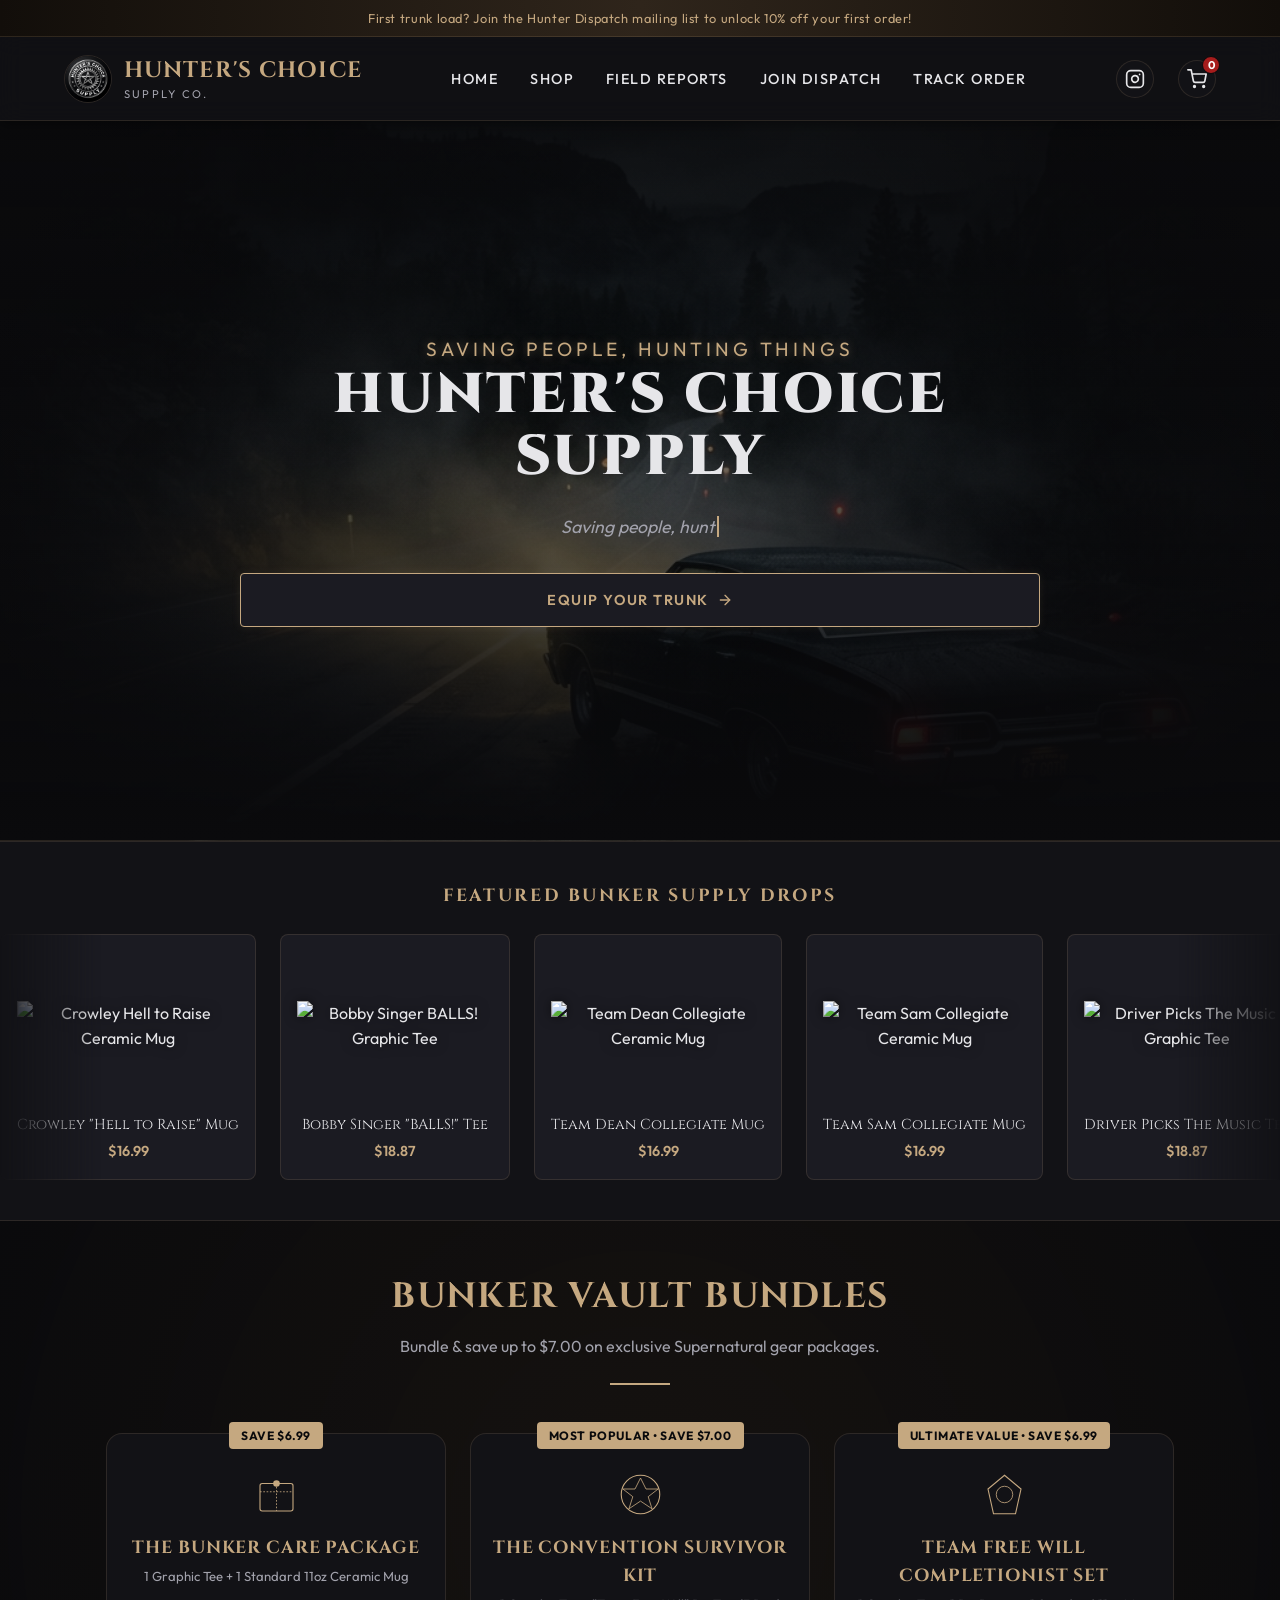
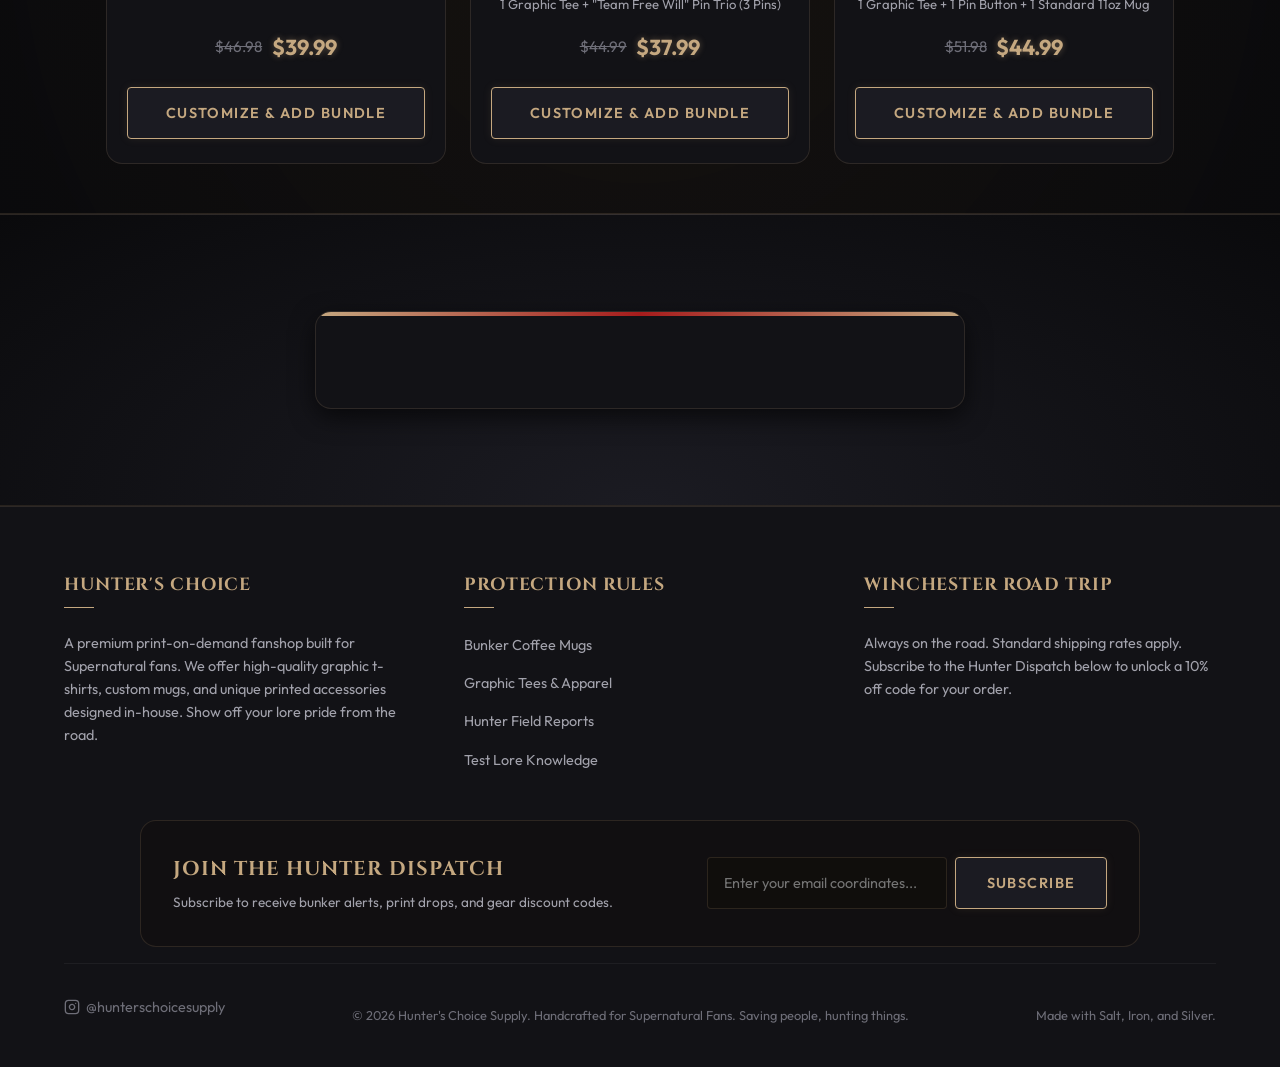
==== index.html @ b8209fe5 "Enable interactive carousel modal details & fix bundle customizer popup with live Shopify options" ====
<!DOCTYPE html>
<html lang="en">
<head>
  <meta charset="UTF-8">
  <meta name="viewport" content="width=device-width, initial-scale=1.0">
  <title>Hunter's Choice Supply | Supernatural Fanshop & Lore Gear</title>
  <meta name="description" content="Get your custom print-on-demand Supernatural fan t-shirts, coffee mugs, and apparel from Hunter's Choice Supply. Test your lore knowledge and check out print-on-demand gear!">
  <!-- Stylesheets -->
  <link rel="stylesheet" href="styles.css">
</head>
<body>

  <!-- Announcement Bar -->
  <div class="announcement-bar">
    <span>First trunk load? Join the Hunter Dispatch mailing list to unlock 10% off your first order!</span>
  </div>

  <!-- Header -->
  <header>
    <a href="index.html" class="logo-container">
      <img src="assets/logo.jpg" alt="Hunter's Choice Supply Logo" class="logo-image">
      <div class="logo-text">
        <h1>Hunter's Choice</h1>
        <span>Supply Co.</span>
      </div>
    </a>

    <!-- Navigation -->
    <nav>
      <ul>
        <li><a href="index.html" class="active">Home</a></li>
        <li><a href="shop.html">Shop</a></li>
        <li><a href="reviews.html">Field Reports</a></li>
        <li><a href="#" id="nav-newsletter-btn">Join Dispatch</a></li>
        <li><a href="#" id="nav-track-btn">Track Order</a></li>
      </ul>
    </nav>

    <!-- Hamburger Menu Trigger (Mobile only) -->
    <button class="menu-toggle" id="menu-toggle" aria-label="Toggle Navigation">
      <span class="hamburger-bar"></span>
      <span class="hamburger-bar"></span>
      <span class="hamburger-bar"></span>
    </button>

    <!-- Header Widgets -->
    <div class="header-widgets">
      <a class="social-icon-btn" href="https://instagram.com/hunterschoicesupply" target="_blank" rel="noopener noreferrer" aria-label="Follow us on Instagram">
        <svg xmlns="http://www.w3.org/2000/svg" width="20" height="20" viewBox="0 0 24 24" fill="none" stroke="currentColor" stroke-width="2" stroke-linecap="round" stroke-linejoin="round">
          <rect x="2" y="2" width="20" height="20" rx="5" ry="5"></rect>
          <path d="M16 11.37A4 4 0 1 1 12.63 8 4 4 0 0 1 16 11.37z"></path>
          <line x1="17.5" y1="6.5" x2="17.51" y2="6.5"></line>
        </svg>
      </a>

      <button class="cart-icon-btn" id="cart-btn" aria-label="Open Shopping Cart">
        <svg xmlns="http://www.w3.org/2000/svg" width="20" height="20" viewBox="0 0 24 24" fill="none" stroke="currentColor" stroke-width="2" stroke-linecap="round" stroke-linejoin="round">
          <circle cx="9" cy="21" r="1"></circle>
          <circle cx="20" cy="21" r="1"></circle>
          <path d="M1 1h4l2.68 13.39a2 2 0 0 0 2 1.61h9.72a2 2 0 0 0 2-1.61L23 6H6"></path>
        </svg>
        <span class="cart-badge" id="cart-badge">0</span>
      </button>
    </div>
  </header>

  <!-- Main Content -->
  <main>
    <!-- Hero Section -->
    <section class="hero">
      <div class="hero-overlay"></div>
      <div class="hero-content">
        <span class="hero-tagline glow-text-gold">Saving People, Hunting Things</span>
        <h2>Hunter's Choice Supply</h2>
        <div class="hero-quote">
          <span id="hero-quote-text"></span><span class="typewriter-cursor"></span>
        </div>
        <a href="shop.html" class="gold-btn">
          Equip Your Trunk
          <svg xmlns="http://www.w3.org/2000/svg" width="16" height="16" viewBox="0 0 24 24" fill="none" stroke="currentColor" stroke-width="2" stroke-linecap="round" stroke-linejoin="round"><line x1="5" y1="12" x2="19" y2="12"></line><polyline points="12 5 19 12 12 19"></polyline></svg>
        </a>
      </div>
    </section>

    <!-- Infinite Product Image Carousel Section (Right to Left) -->
    <section class="carousel-section">
      <h3 class="carousel-title">Featured Bunker Supply Drops</h3>
      <div class="carousel-track-container">
        <div class="carousel-track" id="homepage-carousel-track">
          <!-- Live Shopify Products (Track 1) -->
          <div class="carousel-item" onclick="window.openCarouselProductModal('crowley-mug')" style="cursor: pointer;">
            <div class="carousel-img-wrap">
              <img src="https://cdn.shopify.com/s/files/1/0828/1194/5199/files/14081445257622851458_2048.jpg?v=1784334329" alt="Crowley Hell to Raise Ceramic Mug">
            </div>
            <div class="carousel-item-title">Crowley "Hell to Raise" Mug</div>
            <div class="carousel-item-price">$16.99</div>
          </div>
          <div class="carousel-item" onclick="window.openCarouselProductModal('bobby-balls-tee')" style="cursor: pointer;">
            <div class="carousel-img-wrap">
              <img src="https://cdn.shopify.com/s/files/1/0828/1194/5199/files/11064075585330012144_2048.jpg?v=1784334534" alt="Bobby Singer BALLS! Graphic Tee">
            </div>
            <div class="carousel-item-title">Bobby Singer "BALLS!" Tee</div>
            <div class="carousel-item-price">$18.87</div>
          </div>
          <div class="carousel-item" onclick="window.openCarouselProductModal('team-dean-mug')" style="cursor: pointer;">
            <div class="carousel-img-wrap">
              <img src="https://cdn.shopify.com/s/files/1/0828/1194/5199/files/3965527249333472604_2048.jpg?v=1784334625" alt="Team Dean Collegiate Ceramic Mug">
            </div>
            <div class="carousel-item-title">Team Dean Collegiate Mug</div>
            <div class="carousel-item-price">$16.99</div>
          </div>
          <div class="carousel-item" onclick="window.openCarouselProductModal('team-sam-mug')" style="cursor: pointer;">
            <div class="carousel-img-wrap">
              <img src="https://cdn.shopify.com/s/files/1/0828/1194/5199/files/3161397619150885216_2048.jpg?v=1784334848" alt="Team Sam Collegiate Ceramic Mug">
            </div>
            <div class="carousel-item-title">Team Sam Collegiate Mug</div>
            <div class="carousel-item-price">$16.99</div>
          </div>
          <div class="carousel-item" onclick="window.openCarouselProductModal('driver-picks-tee')" style="cursor: pointer;">
            <div class="carousel-img-wrap">
              <img src="https://cdn.shopify.com/s/files/1/0828/1194/5199/files/2338535036533938011_2048.jpg?v=1784334936" alt="Driver Picks The Music Graphic Tee">
            </div>
            <div class="carousel-item-title">Driver Picks The Music Tee</div>
            <div class="carousel-item-price">$18.87</div>
          </div>
          <div class="carousel-item" onclick="window.openCarouselProductModal('baby-impala-tee')" style="cursor: pointer;">
            <div class="carousel-img-wrap">
              <img src="https://cdn.shopify.com/s/files/1/0828/1194/5199/files/7984996027300701481_2048.jpg?v=1784335015" alt="Baby 1967 Impala Graphic Tee">
            </div>
            <div class="carousel-item-title">"Baby" 1967 Impala Tee</div>
            <div class="carousel-item-price">$18.87</div>
          </div>
          <div class="carousel-item" onclick="window.openCarouselProductModal('i-deserve-pie-mug')" style="cursor: pointer;">
            <div class="carousel-img-wrap">
              <img src="https://cdn.shopify.com/s/files/1/0828/1194/5199/files/9131146775908404850_2048.jpg?v=1784493985" alt="I Deserve Pie Ceramic Mug">
            </div>
            <div class="carousel-item-title">"I Deserve Pie" Ceramic Mug</div>
            <div class="carousel-item-price">$16.99</div>
          </div>
          <div class="carousel-item" onclick="window.openCarouselProductModal('castiel-mug')" style="cursor: pointer;">
            <div class="carousel-img-wrap">
              <img src="https://cdn.shopify.com/s/files/1/0828/1194/5199/files/11409800130934252306_2048.jpg?v=1784493832" alt="Castiel People Skills Are Rusty Ceramic Mug">
            </div>
            <div class="carousel-item-title">Castiel "People Skills" Mug</div>
            <div class="carousel-item-price">$16.99</div>
          </div>

          <!-- Duplicated Loop Track for Seamless 60fps Infinite Scroll -->
          <div class="carousel-item" onclick="window.openCarouselProductModal('crowley-mug')" style="cursor: pointer;">
            <div class="carousel-img-wrap">
              <img src="https://cdn.shopify.com/s/files/1/0828/1194/5199/files/14081445257622851458_2048.jpg?v=1784334329" alt="Crowley Hell to Raise Ceramic Mug">
            </div>
            <div class="carousel-item-title">Crowley "Hell to Raise" Mug</div>
            <div class="carousel-item-price">$16.99</div>
          </div>
          <div class="carousel-item" onclick="window.openCarouselProductModal('bobby-balls-tee')" style="cursor: pointer;">
            <div class="carousel-img-wrap">
              <img src="https://cdn.shopify.com/s/files/1/0828/1194/5199/files/11064075585330012144_2048.jpg?v=1784334534" alt="Bobby Singer BALLS! Graphic Tee">
            </div>
            <div class="carousel-item-title">Bobby Singer "BALLS!" Tee</div>
            <div class="carousel-item-price">$18.87</div>
          </div>
          <div class="carousel-item" onclick="window.openCarouselProductModal('team-dean-mug')" style="cursor: pointer;">
            <div class="carousel-img-wrap">
              <img src="https://cdn.shopify.com/s/files/1/0828/1194/5199/files/3965527249333472604_2048.jpg?v=1784334625" alt="Team Dean Collegiate Ceramic Mug">
            </div>
            <div class="carousel-item-title">Team Dean Collegiate Mug</div>
            <div class="carousel-item-price">$16.99</div>
          </div>
          <div class="carousel-item" onclick="window.openCarouselProductModal('team-sam-mug')" style="cursor: pointer;">
            <div class="carousel-img-wrap">
              <img src="https://cdn.shopify.com/s/files/1/0828/1194/5199/files/3161397619150885216_2048.jpg?v=1784334848" alt="Team Sam Collegiate Ceramic Mug">
            </div>
            <div class="carousel-item-title">Team Sam Collegiate Mug</div>
            <div class="carousel-item-price">$16.99</div>
          </div>
          <div class="carousel-item" onclick="window.openCarouselProductModal('driver-picks-tee')" style="cursor: pointer;">
            <div class="carousel-img-wrap">
              <img src="https://cdn.shopify.com/s/files/1/0828/1194/5199/files/2338535036533938011_2048.jpg?v=1784334936" alt="Driver Picks The Music Graphic Tee">
            </div>
            <div class="carousel-item-title">Driver Picks The Music Tee</div>
            <div class="carousel-item-price">$18.87</div>
          </div>
          <div class="carousel-item" onclick="window.openCarouselProductModal('baby-impala-tee')" style="cursor: pointer;">
            <div class="carousel-img-wrap">
              <img src="https://cdn.shopify.com/s/files/1/0828/1194/5199/files/7984996027300701481_2048.jpg?v=1784335015" alt="Baby 1967 Impala Graphic Tee">
            </div>
            <div class="carousel-item-title">"Baby" 1967 Impala Tee</div>
            <div class="carousel-item-price">$18.87</div>
          </div>
          <div class="carousel-item" onclick="window.openCarouselProductModal('i-deserve-pie-mug')" style="cursor: pointer;">
            <div class="carousel-img-wrap">
              <img src="https://cdn.shopify.com/s/files/1/0828/1194/5199/files/9131146775908404850_2048.jpg?v=1784493985" alt="I Deserve Pie Ceramic Mug">
            </div>
            <div class="carousel-item-title">"I Deserve Pie" Ceramic Mug</div>
            <div class="carousel-item-price">$16.99</div>
          </div>
          <div class="carousel-item" onclick="window.openCarouselProductModal('castiel-mug')" style="cursor: pointer;">
            <div class="carousel-img-wrap">
              <img src="https://cdn.shopify.com/s/files/1/0828/1194/5199/files/11409800130934252306_2048.jpg?v=1784493832" alt="Castiel People Skills Are Rusty Ceramic Mug">
            </div>
            <div class="carousel-item-title">Castiel "People Skills" Mug</div>
            <div class="carousel-item-price">$16.99</div>
          </div>
        </div>
      </div>
    </section>

    <!-- Featured Bundles Section -->
    <section class="bundles-section" id="bundles">
      <div class="section-header">
        <h2>Bunker Vault Bundles</h2>
        <p>Bundle & save up to $7.00 on exclusive Supernatural gear packages.</p>
      </div>

      <div class="bundles-grid">
        <!-- Bundle 1 -->
        <div class="bundle-card" onclick="window.openBundleCustomizer('bunker-care-package')" data-bundle-id="bunker-care-package" style="cursor: pointer;">
          <span class="bundle-badge">Save $6.99</span>
          <div class="bundle-icon">
            <svg viewBox="0 0 100 100" class="bundle-svg"><rect x="20" y="30" width="60" height="50" rx="4" fill="none" stroke="var(--accent-gold)" stroke-width="2"/><path d="M20 45 h60 M50 30 v50" stroke="var(--accent-gold)" stroke-width="1.5" stroke-dasharray="3 3"/><circle cx="50" cy="30" r="6" fill="var(--accent-gold)"/></svg>
          </div>
          <h3 class="bundle-title">The Bunker Care Package</h3>
          <p class="bundle-desc">1 Graphic Tee + 1 Standard 11oz Ceramic Mug</p>
          <div class="bundle-pricing">
            <span class="original-price">$46.98</span>
            <span class="bundle-price">$39.99</span>
          </div>
          <button type="button" class="gold-btn bundle-open-btn" onclick="window.openBundleCustomizer('bunker-care-package')" data-bundle-id="bunker-care-package" style="width: 100%; justify-content: center; margin-top: 1rem;">
            Customize & Add Bundle
          </button>
        </div>

        <!-- Bundle 2 -->
        <div class="bundle-card featured" onclick="window.openBundleCustomizer('convention-survivor-kit')" data-bundle-id="convention-survivor-kit" style="cursor: pointer;">
          <span class="bundle-badge">Most Popular • Save $7.00</span>
          <div class="bundle-icon">
            <svg viewBox="0 0 100 100" class="bundle-svg"><circle cx="50" cy="50" r="35" fill="none" stroke="var(--accent-gold)" stroke-width="2"/><polygon points="50,20 60,40 82,40 64,54 71,76 50,62 29,76 36,54 18,40 40,40" fill="none" stroke="var(--accent-gold)" stroke-width="1.5"/></svg>
          </div>
          <h3 class="bundle-title">The Convention Survivor Kit</h3>
          <p class="bundle-desc">1 Graphic Tee + "Team Free Will" Pin Trio (3 Pins)</p>
          <div class="bundle-pricing">
            <span class="original-price">$44.99</span>
            <span class="bundle-price">$37.99</span>
          </div>
          <button type="button" class="gold-btn bundle-open-btn" onclick="window.openBundleCustomizer('convention-survivor-kit')" data-bundle-id="convention-survivor-kit" style="width: 100%; justify-content: center; margin-top: 1rem;">
            Customize & Add Bundle
          </button>
        </div>

        <!-- Bundle 3 -->
        <div class="bundle-card" onclick="window.openBundleCustomizer('completionist-set')" data-bundle-id="completionist-set" style="cursor: pointer;">
          <span class="bundle-badge">Ultimate Value • Save $6.99</span>
          <div class="bundle-icon">
            <svg viewBox="0 0 100 100" class="bundle-svg"><path d="M 50 15 L 80 40 L 70 85 L 30 85 L 20 40 Z" fill="none" stroke="var(--accent-gold)" stroke-width="2"/><circle cx="50" cy="50" r="15" fill="none" stroke="var(--accent-gold)" stroke-width="1.5"/></svg>
          </div>
          <h3 class="bundle-title">Team Free Will Completionist Set</h3>
          <p class="bundle-desc">1 Graphic Tee + 1 Pin Button + 1 Standard 11oz Mug</p>
          <div class="bundle-pricing">
            <span class="original-price">$51.98</span>
            <span class="bundle-price">$44.99</span>
          </div>
          <button type="button" class="gold-btn bundle-open-btn" onclick="window.openBundleCustomizer('completionist-set')" data-bundle-id="completionist-set" style="width: 100%; justify-content: center; margin-top: 1rem;">
            Customize & Add Bundle
          </button>
        </div>
      </div>
    </section>

    <!-- Quiz Section -->
    <section class="quiz-section" id="quiz">
      <div class="quiz-container" id="quiz-container">
        <!-- Populated dynamically via JS -->
      </div>
    </section>
  </main>

  <!-- Footer -->
  <footer>
    <div class="footer-grid">
      <div class="footer-col">
        <h3>Hunter's Choice</h3>
        <p>A premium print-on-demand fanshop built for Supernatural fans. We offer high-quality graphic t-shirts, custom mugs, and unique printed accessories designed in-house. Show off your lore pride from the road.</p>
      </div>
      <div class="footer-col">
        <h3>Protection Rules</h3>
        <ul>
          <li><a href="shop.html">Bunker Coffee Mugs</a></li>
          <li><a href="shop.html">Graphic Tees & Apparel</a></li>
          <li><a href="reviews.html">Hunter Field Reports</a></li>
          <li><a href="#quiz">Test Lore Knowledge</a></li>
        </ul>
      </div>
      <div class="footer-col">
        <h3>Winchester Road Trip</h3>
        <p>Always on the road. Standard shipping rates apply. Subscribe to the Hunter Dispatch below to unlock a 10% off code for your order.</p>
      </div>
    </div>

    <!-- Newsletter / Dispatch signup block -->
    <div class="footer-newsletter">
      <div class="newsletter-content">
        <h3>Join the Hunter Dispatch</h3>
        <p>Subscribe to receive bunker alerts, print drops, and gear discount codes.</p>
      </div>
      <form id="newsletter-form" class="newsletter-form">
        <input type="email" id="newsletter-email" placeholder="Enter your email coordinates..." required>
        <button type="submit" class="gold-btn">Subscribe</button>
      </form>
    </div>
    <div id="newsletter-feedback" class="newsletter-feedback"></div>

    <div class="footer-bottom">
      <div class="footer-social-row" style="margin-bottom: 1rem; display: flex; justify-content: center; gap: 1rem;">
        <a href="https://instagram.com/hunterschoicesupply" target="_blank" rel="noopener noreferrer" class="social-footer-btn" style="color: var(--text-muted); font-size: 0.9rem; display: flex; align-items: center; gap: 0.4rem; transition: color 0.2s; text-decoration: none;">
          <svg xmlns="http://www.w3.org/2000/svg" width="16" height="16" viewBox="0 0 24 24" fill="none" stroke="currentColor" stroke-width="2" stroke-linecap="round" stroke-linejoin="round" style="stroke: currentColor;"><rect x="2" y="2" width="20" height="20" rx="5" ry="5"></rect><path d="M16 11.37A4 4 0 1 1 12.63 8 4 4 0 0 1 16 11.37z"></path><line x1="17.5" y1="6.5" x2="17.51" y2="6.5"></line></svg>
          @hunterschoicesupply
        </a>
      </div>
      <p>&copy; 2026 Hunter's Choice Supply. Handcrafted for Supernatural Fans. Saving people, hunting things.</p>
      <p>Made with Salt, Iron, and Silver.</p>
    </div>
  </footer>

  <!-- Popover Cart Drawer -->
  <div id="cart-drawer" popover>
    <div class="cart-header">
      <h3>Your Trunk (Cart)</h3>
      <button class="close-cart-btn" id="close-cart-btn" aria-label="Close Shopping Cart">&times;</button>
    </div>
    <div class="cart-items" id="cart-items"></div>
    <div class="cart-footer">
      <div class="promo-section">
        <input type="text" id="promo-input" placeholder="Enter Hunter Code (e.g. SAMMY)">
        <button class="promo-apply-btn" id="promo-apply-btn">Apply</button>
      </div>
      <div class="promo-feedback" id="promo-feedback"></div>
      
      <div class="cart-totals">
        <div class="cart-totals-row">
          <span>Subtotal</span>
          <span id="cart-subtotal">$0.00</span>
        </div>
        <div class="cart-totals-row discount" id="cart-discount-row" style="display: none;">
          <span>Discount</span>
          <span id="cart-discount">-$0.00</span>
        </div>
        <div class="cart-totals-row total">
          <span>Total Balance</span>
          <span id="cart-total">$0.00</span>
        </div>
      </div>
      
      <div class="cart-pod-disclaimer">
        <svg xmlns="http://www.w3.org/2000/svg" width="12" height="12" viewBox="0 0 24 24" fill="none" stroke="currentColor" stroke-width="2" stroke-linecap="round" stroke-linejoin="round" style="flex-shrink: 0;"><circle cx="12" cy="12" r="10"></circle><polyline points="12 6 12 12 16 14"></polyline></svg>
        <span>Print-on-Demand: Production takes 2-5 days prior to shipment.</span>
      </div>
      
      <button class="red-btn cart-checkout-btn" id="checkout-btn">
        <svg xmlns="http://www.w3.org/2000/svg" width="16" height="16" viewBox="0 0 24 24" fill="none" stroke="currentColor" stroke-width="2" stroke-linecap="round" stroke-linejoin="round"><rect x="3" y="11" width="18" height="11" rx="2" ry="2"></rect><path d="M7 11V7a5 5 0 0 1 10 0v4"></path></svg>
        Checkout Order
      </button>
    </div>
  </div>

  <!-- Product Detail Dialog -->
  <dialog id="detail-modal" class="detail-modal" closedby="any">
    <button class="detail-close-btn" id="detail-close-btn" aria-label="Close details">&times;</button>
    <div id="detail-content"></div>
  </dialog>

  <!-- Newsletter Pop-up Dialog -->
  <dialog id="newsletter-modal" class="newsletter-modal" closedby="any">
    <button class="newsletter-modal-close" id="newsletter-modal-close" aria-label="Close dialog">&times;</button>
    <div class="newsletter-modal-content">
      <div class="newsletter-modal-icon">
        <svg xmlns="http://www.w3.org/2000/svg" width="36" height="36" viewBox="0 0 24 24" fill="none" stroke="var(--accent-gold)" stroke-width="1.5" stroke-linecap="round" stroke-linejoin="round" style="filter: drop-shadow(0 0 8px var(--accent-gold-glow));"><path d="M4 4h16c1.1 0 2 .9 2 2v12c0 1.1-.9 2-2 2H4c-1.1 0-2-.9-2-2V6c0-1.1.9-2 2-2z"></path><polyline points="22,6 12,13 2,6"></polyline></svg>
      </div>
      <h3>Join the Hunter Dispatch</h3>
      <p>Subscribe to secure premium bunker alerts, print drops, and a <strong>10% discount coordinates code</strong> instantly!</p>
      <form id="popup-newsletter-form" class="popup-newsletter-form">
        <input type="email" id="popup-newsletter-email" placeholder="Enter your email coordinates..." required>
        <button type="submit" class="gold-btn" style="width: 100%; justify-content: center; margin-top: 0.75rem;">Secure Discount Code</button>
      </form>
      <div id="popup-newsletter-feedback" class="popup-newsletter-feedback"></div>
    </div>
  </dialog>

  <!-- Order Tracking Dialog -->
  <dialog id="track-modal" class="track-modal" closedby="any">
    <button class="track-modal-close" id="track-modal-close" aria-label="Close tracking">&times;</button>
    <div class="track-modal-content">
      <div class="track-modal-icon" style="display: flex; justify-content: center; margin-bottom: 0.5rem;">
        <svg xmlns="http://www.w3.org/2000/svg" width="36" height="36" viewBox="0 0 24 24" fill="none" stroke="var(--accent-gold)" stroke-width="1.5" stroke-linecap="round" stroke-linejoin="round" style="filter: drop-shadow(0 0 8px var(--accent-gold-glow));"><rect x="1" y="3" width="15" height="13" rx="2" ry="2"></rect><polygon points="16 8 20 8 23 11 23 16 16 16 16 8"></polygon><circle cx="5.5" cy="18.5" r="2.5"></circle><circle cx="18.5" cy="18.5" r="2.5"></circle></svg>
      </div>
      <h3>Track Your Shipment</h3>
      <p>Enter your carrier tracking number to search live status updates directly.</p>
      
      <form id="track-form" class="track-form">
        <div class="input-group" style="margin-bottom: 1rem;">
          <input type="text" id="track-order-id" placeholder="Tracking Number (e.g. 9400100000000000000000)" required>
        </div>
        <button type="submit" class="gold-btn" style="width: 100%; justify-content: center;">Locate Shipment</button>
      </form>
      <div id="track-result" class="track-result"></div>
    </div>
  </dialog>

  <!-- Bundle Customizer Dialog -->
  <dialog id="bundle-modal" class="bundle-modal">
    <button class="bundle-modal-close" id="bundle-modal-close" aria-label="Close bundle customizer">&times;</button>
    <div class="bundle-modal-content">
      <div id="bundle-modal-header" class="bundle-modal-header">
        <h3 id="bundle-modal-title">Customize Your Bundle</h3>
        <p id="bundle-modal-subtitle">Select options for your bundle items.</p>
      </div>
      <form id="bundle-form" class="bundle-form">
        <div id="bundle-options-container" class="bundle-options-container"></div>
        <button type="submit" class="gold-btn" style="width: 100%; justify-content: center; margin-top: 1.5rem;">
          Confirm & Add Bundle to Trunk
        </button>
      </form>
    </div>
  </dialog>

  <!-- Checkout Success Dialog -->
  <dialog id="checkout-modal" class="checkout-modal">
    <div class="checkout-success-icon">
      <svg class="salt-circle-svg" viewBox="0 0 100 100">
        <circle class="salt-circle-path" cx="50" cy="50" r="45" />
        <polygon class="pentagram-path" points="50,15 78,75 15,38 85,38 22,75" />
      </svg>
    </div>
    <h3 class="checkout-title font-title glow-text-gold">Salt Circle Protection Active!</h3>
    <p class="checkout-text">Your order has been secured! Because our mugs and shirts are printed on demand in the bunker, please allow 2-5 business days for printing and curing before tracking is dispatched to your local hunter motel box.</p>
    <div class="receipt-box" id="receipt-box"></div>
    <button class="gold-btn" id="receipt-close-btn" style="width: 100%; justify-content: center;">Return to Patrol</button>
  </dialog>

  <!-- Polyfills -->
  <script type="module">
    if (!('commandForElement' in HTMLButtonElement.prototype)) {
      import('https://esm.run/invokers-polyfill').catch(err => console.error(err));
    }
    if (!('popover' in HTMLElement.prototype)) {
      import('https://unpkg.com/@oddbird/popover-polyfill@latest/dist/popover-fn.js').then(({ apply }) => apply()).catch(err => console.error(err));
    }
  </script>

  <!-- Main JavaScript Logic -->
  <script src="app.js" defer></script>
</body>
</html>
---- styles.css ----
@import url('https://fonts.googleapis.com/css2?family=Cinzel:wght@400;600;700;900&family=Outfit:wght@300;400;500;600;700&display=swap');

:root {
  /* Colors */
  --bg-primary: #0a0a0c;
  --bg-secondary: #121216;
  --bg-tertiary: #1b1b22;
  --accent-gold: #c5a880;
  --accent-gold-glow: rgba(197, 168, 128, 0.4);
  --accent-gold-hover: #dec49e;
  --accent-red: #a61c1c;
  --accent-red-glow: rgba(166, 28, 28, 0.4);
  --accent-red-hover: #c42626;
  
  --text-primary: #e6e6e9;
  --text-secondary: #a2a2ac;
  --text-muted: #6e6e78;
  
  --border-color: rgba(197, 168, 128, 0.15);
  --border-color-glow: rgba(197, 168, 128, 0.3);
  
  /* Glassmorphism */
  --glass-bg: rgba(18, 18, 22, 0.8);
  --glass-blur: blur(12px);
  
  /* Shadows & Radius */
  --box-shadow-sm: 0 4px 12px rgba(0, 0, 0, 0.4);
  --box-shadow-md: 0 8px 24px rgba(0, 0, 0, 0.6);
  --box-shadow-lg: 0 16px 48px rgba(0, 0, 0, 0.8);
  --radius-sm: 4px;
  --radius-md: 8px;
  --radius-lg: 16px;
  
  /* Typography */
  --font-title: 'Cinzel', serif;
  --font-body: 'Outfit', sans-serif;
  
  --transition-speed: 0.3s;
}

/* Reset */
*, *::before, *::after {
  box-sizing: border-box;
  margin: 0;
  padding: 0;
}

html {
  scroll-behavior: smooth;
  font-size: 16px;
}

body {
  background-color: var(--bg-primary);
  color: var(--text-primary);
  font-family: var(--font-body);
  line-height: 1.6;
  overflow-x: hidden;
}

/* Custom Scrollbar */
::-webkit-scrollbar {
  width: 8px;
}
::-webkit-scrollbar-track {
  background: var(--bg-primary);
}
::-webkit-scrollbar-thumb {
  background: var(--bg-tertiary);
  border: 1px solid var(--border-color);
  border-radius: var(--radius-sm);
}
::-webkit-scrollbar-thumb:hover {
  background: var(--accent-gold);
}

/* Global Typography & Headings */
h1, h2, h3, h4, .font-title {
  font-family: var(--font-title);
  letter-spacing: 0.05em;
  font-weight: 700;
  text-transform: uppercase;
}

a {
  color: var(--text-primary);
  text-decoration: none;
  transition: color var(--transition-speed) ease;
}

a:hover {
  color: var(--accent-gold);
}

button {
  cursor: pointer;
  border: none;
  background: none;
  font-family: var(--font-body);
  transition: all var(--transition-speed) ease;
}

/* Utilities */
.glow-text-gold {
  text-shadow: 0 0 10px var(--accent-gold-glow);
}
.glow-text-red {
  text-shadow: 0 0 10px var(--accent-red-glow);
}
.gold-btn {
  background: var(--bg-tertiary);
  color: var(--accent-gold);
  border: 1px solid var(--accent-gold);
  padding: 0.75rem 1.5rem;
  font-size: 0.9rem;
  letter-spacing: 0.1em;
  text-transform: uppercase;
  font-weight: 600;
  border-radius: var(--radius-sm);
  box-shadow: 0 0 10px rgba(197, 168, 128, 0.1);
  display: inline-flex;
  align-items: center;
  gap: 0.5rem;
}
.gold-btn:hover {
  background: var(--accent-gold);
  color: var(--bg-primary);
  box-shadow: 0 0 15px var(--accent-gold-glow);
}
.red-btn {
  background: var(--accent-red);
  color: var(--text-primary);
  padding: 0.75rem 1.5rem;
  font-size: 0.9rem;
  letter-spacing: 0.1em;
  text-transform: uppercase;
  font-weight: 600;
  border-radius: var(--radius-sm);
  box-shadow: 0 0 10px rgba(166, 28, 28, 0.2);
  display: inline-flex;
  align-items: center;
  gap: 0.5rem;
}
.red-btn:hover {
  background: var(--accent-red-hover);
  box-shadow: 0 0 15px var(--accent-red-glow);
}

/* Announcement Bar */
.announcement-bar {
  background: linear-gradient(90deg, #120e0a, #2f251b, #120e0a);
  border-bottom: 1px solid var(--border-color);
  padding: 0.5rem 1rem;
  text-align: center;
  font-size: 0.8rem;
  letter-spacing: 0.05em;
  color: var(--accent-gold);
  font-family: var(--font-body);
  position: relative;
  z-index: 101;
}

.announcement-bar strong {
  font-weight: 700;
  text-shadow: 0 0 8px var(--accent-gold-glow);
}



/* Header & Navigation */
header {
  position: sticky;
  top: 0;
  z-index: 100;
  background: var(--glass-bg);
  backdrop-filter: var(--glass-blur);
  border-bottom: 1px solid var(--border-color);
  padding: 1rem 5%;
  display: flex;
  justify-content: space-between;
  align-items: center;
  box-shadow: var(--box-shadow-sm);
}

.logo-container {
  display: flex;
  align-items: center;
  gap: 0.75rem;
}

.logo-image {
  width: 48px;
  height: 48px;
  border-radius: 50%;
  border: 1px solid var(--border-color);
  object-fit: cover;
  transition: transform var(--transition-speed) ease, border-color var(--transition-speed) ease, box-shadow var(--transition-speed) ease;
}

.logo-container:hover .logo-image {
  transform: scale(1.05);
  border-color: var(--accent-gold);
  box-shadow: 0 0 10px var(--accent-gold-glow);
}

.logo-text h1 {
  font-size: 1.4rem;
  letter-spacing: 0.05em;
  color: var(--accent-gold);
}
.logo-text span {
  font-size: 0.7rem;
  color: var(--text-secondary);
  text-transform: uppercase;
  letter-spacing: 0.2em;
  display: block;
  margin-top: -3px;
}

nav ul {
  display: flex;
  list-style: none;
  gap: 2rem;
}

nav ul a {
  font-size: 0.9rem;
  text-transform: uppercase;
  font-weight: 500;
  letter-spacing: 0.1em;
  padding: 0.5rem 0;
  position: relative;
}

nav ul a::after {
  content: '';
  position: absolute;
  bottom: 0;
  left: 0;
  width: 0;
  height: 1px;
  background: var(--accent-gold);
  transition: width var(--transition-speed) ease;
}

nav ul a:hover::after {
  width: 100%;
}

.menu-toggle {
  display: none;
}

.header-widgets {
  display: flex;
  align-items: center;
  gap: 1.5rem;
}



.cart-icon-btn {
  position: relative;
  color: var(--text-primary);
  display: flex;
  align-items: center;
  justify-content: center;
  padding: 0.5rem;
  border-radius: 50%;
  border: 1px solid var(--border-color);
  background: var(--bg-secondary);
}

.cart-icon-btn:hover {
  border-color: var(--accent-gold);
  color: var(--accent-gold);
  box-shadow: 0 0 10px var(--accent-gold-glow);
}

.cart-badge {
  position: absolute;
  top: -5px;
  right: -5px;
  background: var(--accent-red);
  color: white;
  font-size: 0.7rem;
  font-weight: 700;
  width: 18px;
  height: 18px;
  border-radius: 50%;
  display: flex;
  align-items: center;
  justify-content: center;
  border: 1px solid var(--bg-primary);
}

/* Hero Section */
.hero {
  height: 80vh;
  position: relative;
  background: radial-gradient(circle at center, rgba(0,0,0,0.2) 0%, rgba(10,10,12,1) 90%), url('assets/hero_impala_night.png');
  background-size: cover;
  background-position: center;
  display: flex;
  flex-direction: column;
  justify-content: center;
  align-items: center;
  text-align: center;
  padding: 0 2rem;
  border-bottom: 1px solid var(--border-color);
}

.hero-overlay {
  position: absolute;
  inset: 0;
  background: linear-gradient(0deg, var(--bg-primary) 0%, rgba(10,10,12,0.4) 50%, rgba(10,10,12,0.8) 100%);
  z-index: 1;
}

.hero-content {
  position: relative;
  z-index: 2;
  max-width: 800px;
}

.hero-tagline {
  font-size: 1.2rem;
  letter-spacing: 0.2em;
  color: var(--accent-gold);
  text-transform: uppercase;
  margin-bottom: 1rem;
}

.hero h2 {
  font-size: 3.5rem;
  margin-bottom: 1.5rem;
  line-height: 1.1;
  letter-spacing: 0.05em;
  font-weight: 900;
}

.hero-quote {
  font-family: var(--font-body);
  font-style: italic;
  color: var(--text-secondary);
  font-size: 1.1rem;
  margin-bottom: 2rem;
  min-height: 1.8rem;
  display: flex;
  justify-content: center;
  align-items: center;
}

/* Typewriter cursor effect */
.typewriter-cursor {
  display: inline-block;
  width: 2px;
  height: 1.2em;
  background: var(--accent-gold);
  margin-left: 3px;
  animation: blink 0.75s step-end infinite;
  vertical-align: middle;
}

/* Shop Section & Catalog */
.shop-section {
  padding: 5rem 5%;
  max-width: 1400px;
  margin: 0 auto;
  position: relative !important;
  z-index: 100 !important;
  isolation: isolate;
}

.section-header {
  margin-bottom: 3rem;
  text-align: center;
  position: relative;
}

.section-header h2 {
  font-size: 2.2rem;
  color: var(--accent-gold);
  margin-bottom: 0.5rem;
}

.section-header p {
  color: var(--text-secondary);
  font-size: 1rem;
}

.section-header::after {
  content: '';
  display: block;
  width: 60px;
  height: 2px;
  background: var(--accent-gold);
  margin: 1.5rem auto 0;
}

/* Filters & Search */
.catalog-controls {
  display: flex;
  flex-wrap: wrap;
  justify-content: space-between;
  align-items: center;
  gap: 1.5rem;
  margin-bottom: 3rem;
  background: var(--bg-secondary);
  border: 1px solid var(--border-color);
  padding: 1.25rem 2rem;
  border-radius: var(--radius-md);
  position: relative !important;
  z-index: 10 !important;
}

.search-box {
  position: relative !important;
  flex: 1 1 260px !important;
  max-width: 360px !important;
  z-index: 20 !important;
}

.search-box input {
  width: 100% !important;
  background: var(--bg-tertiary) !important;
  border: 1px solid var(--border-color) !important;
  padding: 0.75rem 1rem 0.75rem 2.5rem !important;
  border-radius: var(--radius-sm) !important;
  color: var(--text-primary) !important;
  font-family: var(--font-body) !important;
  font-size: 0.95rem !important;
  cursor: text !important;
  pointer-events: auto !important;
  position: relative !important;
  z-index: 20 !important;
  transition: all var(--transition-speed) ease !important;
}

.search-box input:focus {
  outline: none !important;
  border-color: var(--accent-gold) !important;
  box-shadow: 0 0 10px var(--accent-gold-glow) !important;
}

.search-box svg {
  position: absolute !important;
  left: 0.85rem !important;
  top: 50% !important;
  transform: translateY(-50%) !important;
  stroke: var(--text-muted) !important;
  pointer-events: none !important;
  z-index: 21 !important;
}

.filter-buttons {
  display: flex !important;
  gap: 0.75rem !important;
  flex-wrap: wrap !important;
  position: relative !important;
  z-index: 20 !important;
}

.filter-btn {
  background: var(--bg-tertiary) !important;
  color: var(--text-secondary) !important;
  border: 1px solid var(--border-color) !important;
  padding: 0.65rem 1.25rem !important;
  font-size: 0.85rem !important;
  text-transform: uppercase !important;
  font-weight: 600 !important;
  letter-spacing: 0.05em !important;
  border-radius: var(--radius-sm) !important;
  cursor: pointer !important;
  pointer-events: auto !important;
  position: relative !important;
  z-index: 25 !important;
  user-select: none !important;
  transition: all var(--transition-speed) ease !important;
}

.filter-btn * {
  pointer-events: none !important;
}

.filter-btn:hover {
  border-color: var(--accent-gold) !important;
  color: var(--accent-gold) !important;
  background: rgba(197, 168, 128, 0.15) !important;
  box-shadow: 0 0 15px var(--accent-gold-glow) !important;
  transform: translateY(-2px);
}

.filter-btn.active {
  border-color: var(--accent-gold) !important;
  color: var(--bg-primary) !important;
  background: var(--accent-gold) !important;
  box-shadow: 0 0 15px var(--accent-gold-glow) !important;
  font-weight: 700 !important;
}

/* Infinite Product Image Carousel (Right to Left) */
.carousel-section {
  padding: 2.5rem 0;
  background: var(--bg-secondary);
  border-top: 1px solid var(--border-color);
  border-bottom: 1px solid var(--border-color);
  overflow: hidden;
  position: relative;
  width: 100%;
}

.carousel-title {
  text-align: center;
  font-family: var(--font-title);
  color: var(--accent-gold);
  font-size: 1.1rem;
  letter-spacing: 0.15em;
  text-transform: uppercase;
  margin-bottom: 1.5rem;
}

.carousel-track-container {
  display: flex;
  overflow: hidden;
  width: 100%;
  position: relative;
  mask-image: linear-gradient(to right, transparent 0%, black 8%, black 92%, transparent 100%);
  -webkit-mask-image: linear-gradient(to right, transparent 0%, black 8%, black 92%, transparent 100%);
}

.carousel-track {
  display: flex;
  gap: 1.5rem;
  width: max-content;
  animation: scrollRightToLeft 28s linear infinite;
}

.carousel-track:hover {
  animation-play-state: paused;
}

@keyframes scrollRightToLeft {
  0% {
    transform: translateX(0);
  }
  100% {
    transform: translateX(-50%);
  }
}

.carousel-item {
  flex: 0 0 230px;
  background: var(--bg-tertiary);
  border: 1px solid var(--border-color);
  border-radius: var(--radius-md);
  padding: 1rem;
  text-align: center;
  text-decoration: none;
  color: var(--text-primary);
  transition: transform 0.25s ease, border-color 0.25s ease, box-shadow 0.25s ease;
  cursor: pointer;
  display: flex;
  flex-direction: column;
  align-items: center;
}

.carousel-item:hover {
  transform: translateY(-4px);
  border-color: var(--accent-gold);
  box-shadow: 0 0 15px var(--accent-gold-glow);
}

.carousel-img-wrap {
  width: 100%;
  height: 150px;
  display: flex;
  align-items: center;
  justify-content: center;
  margin-bottom: 0.75rem;
}

.carousel-img-wrap img {
  max-width: 100%;
  max-height: 100%;
  object-fit: contain;
  filter: drop-shadow(0 0 6px rgba(0,0,0,0.5));
}

.carousel-item-title {
  font-family: var(--font-title);
  font-size: 0.9rem;
  color: var(--text-primary);
  margin-bottom: 0.25rem;
  white-space: nowrap;
  overflow: hidden;
  text-overflow: ellipsis;
  width: 100%;
}

.carousel-item-price {
  color: var(--accent-gold);
  font-weight: 600;
  font-size: 0.9rem;
}

/* Product Catalog Grid */
.product-grid {
  display: grid;
  grid-template-columns: repeat(auto-fill, minmax(280px, 1fr));
  gap: 2.5rem;
}

/* Product Card */
.product-card {
  background: var(--bg-secondary);
  border: 1px solid var(--border-color);
  border-radius: var(--radius-md);
  overflow: hidden;
  transition: all var(--transition-speed) ease;
  position: relative;
  display: flex;
  flex-direction: column;
  box-shadow: var(--box-shadow-sm);
}

.product-card::before {
  content: '';
  position: absolute;
  inset: 0;
  border: 1px solid transparent;
  border-radius: var(--radius-md);
  pointer-events: none;
  transition: border-color var(--transition-speed) ease;
}

.product-card:hover {
  transform: translateY(-5px);
  border-color: var(--border-color-glow);
  box-shadow: var(--box-shadow-md), 0 0 20px rgba(197, 168, 128, 0.05);
}

.product-card:hover::before {
  border-color: var(--accent-gold);
}

.product-image-container {
  height: 240px;
  background: radial-gradient(circle, var(--bg-tertiary) 0%, var(--bg-secondary) 100%);
  display: flex;
  align-items: center;
  justify-content: center;
  position: relative;
  overflow: hidden;
  border-bottom: 1px solid var(--border-color);
}

.product-svg-icon {
  width: 90px;
  height: 90px;
  stroke: var(--accent-gold);
  fill: none;
  stroke-width: 1;
  transition: transform 0.5s ease;
}

.product-card:hover .product-svg-icon {
  transform: scale(1.1) rotate(5deg);
  filter: drop-shadow(0 0 10px var(--accent-gold-glow));
}

.product-badge {
  position: absolute;
  top: 1rem;
  left: 1rem;
  font-size: 0.65rem;
  text-transform: uppercase;
  font-weight: 700;
  letter-spacing: 0.1em;
  padding: 0.3rem 0.6rem;
  border-radius: var(--radius-sm);
  background: var(--bg-tertiary);
  border: 1px solid var(--accent-gold);
  color: var(--accent-gold);
  z-index: 2;
}

.product-badge.cursed {
  border-color: var(--accent-red);
  color: var(--accent-red);
  background: rgba(166, 28, 28, 0.1);
  animation: border-red-glow 1.5s infinite alternate;
}

.product-content {
  padding: 1.5rem;
  display: flex;
  flex-direction: column;
  flex: 1;
}

.product-category {
  font-size: 0.75rem;
  color: var(--text-muted);
  text-transform: uppercase;
  letter-spacing: 0.05em;
  margin-bottom: 0.4rem;
}

.product-title {
  font-size: 1.15rem;
  margin-bottom: 0.75rem;
  color: var(--text-primary);
  min-height: 3.2rem;
  display: -webkit-box;
  -webkit-line-clamp: 2;
  -webkit-box-orient: vertical;
  overflow: hidden;
}

.product-price {
  font-size: 1.25rem;
  font-weight: 700;
  color: var(--accent-gold);
  margin-bottom: 1.25rem;
}

.product-card-footer {
  display: flex;
  gap: 0.5rem;
  margin-top: auto;
}

.product-card-footer button {
  flex: 1;
  padding: 0.6rem 0.8rem;
  font-size: 0.8rem;
  letter-spacing: 0.05em;
  text-transform: uppercase;
}

.card-add-btn *, .card-view-btn * {
  pointer-events: none;
}

.card-view-btn {
  background: transparent;
  color: var(--text-secondary);
  border: 1px solid var(--border-color);
  border-radius: var(--radius-sm);
}

.card-view-btn:hover {
  border-color: var(--text-primary);
  color: var(--text-primary);
}

/* Quiz Section */
.quiz-section {
  background: radial-gradient(ellipse at bottom, var(--bg-tertiary) 0%, var(--bg-primary) 100%);
  border-top: 1px solid var(--border-color);
  border-bottom: 1px solid var(--border-color);
  padding: 6rem 5%;
  text-align: center;
}

.quiz-container {
  max-width: 650px;
  margin: 0 auto;
  background: var(--bg-secondary);
  border: 1px solid var(--border-color);
  border-radius: var(--radius-lg);
  padding: 3rem 2.5rem;
  box-shadow: var(--box-shadow-md);
  position: relative;
  overflow: hidden;
}

.quiz-container::after {
  content: '';
  position: absolute;
  top: 0;
  left: 0;
  width: 100%;
  height: 4px;
  background: linear-gradient(90deg, var(--accent-gold), var(--accent-red), var(--accent-gold));
}

.quiz-badge {
  font-size: 0.7rem;
  font-weight: 700;
  text-transform: uppercase;
  letter-spacing: 0.2em;
  color: var(--accent-gold);
  margin-bottom: 1rem;
  display: block;
}

.quiz-title {
  font-size: 1.8rem;
  margin-bottom: 1.5rem;
}

.quiz-progress {
  width: 100%;
  height: 4px;
  background: var(--bg-tertiary);
  border-radius: var(--radius-sm);
  margin-bottom: 2rem;
  overflow: hidden;
}

.quiz-progress-bar {
  height: 100%;
  background: var(--accent-gold);
  width: 0%;
  transition: width 0.4s ease;
}

.quiz-question-container {
  min-height: 250px;
  display: flex;
  flex-direction: column;
  justify-content: center;
}

.quiz-question {
  font-size: 1.25rem;
  margin-bottom: 2rem;
  color: var(--text-primary);
  font-weight: 500;
}

.quiz-options {
  display: grid;
  grid-template-columns: 1fr;
  gap: 1rem;
}

.quiz-option {
  background: var(--bg-tertiary);
  color: var(--text-primary);
  border: 1px solid var(--border-color);
  padding: 1rem 1.5rem;
  border-radius: var(--radius-md);
  text-align: left;
  font-size: 0.95rem;
  display: flex;
  align-items: center;
  gap: 1rem;
}

.quiz-option:hover {
  border-color: var(--accent-gold);
  background: rgba(197, 168, 128, 0.05);
}

.quiz-option.correct {
  border-color: #28a745;
  background: rgba(40, 167, 69, 0.1);
  color: #28a745;
}

.quiz-option.incorrect {
  border-color: var(--accent-red);
  background: rgba(166, 28, 28, 0.1);
  color: #28a745; /* Shows correct answers in success state later, but let's color selected option */
}

.quiz-option.incorrect-selected {
  border-color: var(--accent-red);
  background: rgba(166, 28, 28, 0.1);
  color: var(--accent-red);
}

.quiz-results {
  display: flex;
  flex-direction: column;
  align-items: center;
  justify-content: center;
  min-height: 250px;
}

.quiz-results-title {
  font-size: 1.5rem;
  color: var(--accent-gold);
  margin-bottom: 1rem;
}

.quiz-results-desc {
  color: var(--text-secondary);
  font-size: 1rem;
  margin-bottom: 2rem;
  max-width: 450px;
}

.promo-unlock {
  border: 2px dashed var(--accent-gold);
  padding: 1.5rem 2rem;
  border-radius: var(--radius-md);
  background: rgba(197, 168, 128, 0.05);
  display: flex;
  flex-direction: column;
  align-items: center;
  gap: 1rem;
  margin-bottom: 1.5rem;
}

.promo-code {
  font-family: monospace;
  font-size: 1.8rem;
  letter-spacing: 0.1em;
  font-weight: 700;
  color: var(--text-primary);
  background: var(--bg-tertiary);
  padding: 0.5rem 1.5rem;
  border-radius: var(--radius-sm);
  border: 1px solid var(--border-color);
}

/* Footer styling */
footer {
  background: var(--bg-secondary);
  border-top: 1px solid var(--border-color);
  padding: 4rem 5% 2rem;
  color: var(--text-secondary);
}

.footer-grid {
  display: grid;
  grid-template-columns: repeat(auto-fit, minmax(220px, 1fr));
  gap: 3rem;
  margin-bottom: 3rem;
  max-width: 1400px;
  margin-left: auto;
  margin-right: auto;
}

.footer-col h3 {
  color: var(--accent-gold);
  font-size: 1.1rem;
  margin-bottom: 1.5rem;
  position: relative;
}

.footer-col h3::after {
  content: '';
  display: block;
  width: 30px;
  height: 1px;
  background: var(--accent-gold);
  margin-top: 0.5rem;
}

.footer-col p {
  font-size: 0.9rem;
  line-height: 1.6;
}

.footer-col ul {
  list-style: none;
  display: flex;
  flex-direction: column;
  gap: 0.8rem;
}

.footer-col ul a {
  font-size: 0.9rem;
  color: var(--text-secondary);
}

.footer-col ul a:hover {
  color: var(--accent-gold);
  padding-left: 4px;
}

.footer-bottom {
  border-top: 1px solid rgba(255, 255, 255, 0.05);
  padding-top: 2rem;
  text-align: center;
  font-size: 0.8rem;
  color: var(--text-muted);
  max-width: 1400px;
  margin-left: auto;
  margin-right: auto;
  display: flex;
  flex-wrap: wrap;
  justify-content: space-between;
  align-items: center;
  gap: 1.5rem;
}

/* Modern Native Popovers (Dropdown Cart Menu) */
#cart-drawer {
  position: fixed;
  top: 75px; /* Positioned just below the header */
  right: 5%; /* Aligned with the cart button in the header */
  width: 420px;
  max-width: 90vw;
  max-height: 75vh;
  margin: 0;
  border: 1px solid var(--border-color);
  border-radius: var(--radius-md);
  background: var(--bg-secondary);
  box-shadow: var(--box-shadow-lg);
  padding: 1.5rem;
  display: flex;
  flex-direction: column;
  color: var(--text-primary);
  
  /* Modern Web Transition: Fade & Slide Down */
  transform: translateY(-20px);
  opacity: 0;
  transition: 
    transform var(--transition-speed) ease, 
    opacity var(--transition-speed) ease,
    overlay var(--transition-speed) allow-discrete, 
    display var(--transition-speed) allow-discrete;
}

#cart-drawer:is(:popover-open, .\:popover-open, .open) {
  display: flex !important;
  flex-direction: column;
  transform: translateY(0);
  opacity: 1;
  pointer-events: auto;
  z-index: 1000;
}

@starting-style {
  #cart-drawer:is(:popover-open, .\:popover-open, .open) {
    transform: translateY(-20px);
    opacity: 0;
  }
}

/* Backdrop for popover: transparent so click-outside works but page isn't darkened */
#cart-drawer::backdrop {
  background-color: transparent;
  opacity: 0;
  transition: 
    opacity var(--transition-speed) ease, 
    overlay var(--transition-speed) allow-discrete, 
    display var(--transition-speed) allow-discrete;
}

#cart-drawer:is(:popover-open, .\:popover-open)::backdrop {
  opacity: 1;
}

@starting-style {
  #cart-drawer:is(:popover-open, .\:popover-open)::backdrop {
    opacity: 0;
  }
}

/* Cart Drawer Contents */
.cart-header {
  display: flex;
  justify-content: space-between;
  align-items: center;
  border-bottom: 1px solid var(--border-color);
  padding-bottom: 1rem;
  margin-bottom: 1.5rem;
}

.cart-header h3 {
  font-size: 1.3rem;
  color: var(--accent-gold);
}

.close-cart-btn {
  color: var(--text-secondary);
  font-size: 1.5rem;
  padding: 0.25rem;
}

.close-cart-btn:hover {
  color: var(--accent-gold);
}

.cart-items {
  min-height: 150px;
  max-height: 380px;
  overflow-y: auto;
  display: flex;
  flex-direction: column;
  gap: 1.25rem;
  padding-right: 0.5rem;
}

.cart-item {
  display: flex;
  gap: 1rem;
  align-items: center;
  background: var(--bg-tertiary);
  border: 1px solid var(--border-color);
  padding: 0.85rem;
  border-radius: var(--radius-md);
}

.cart-item-icon {
  width: 48px;
  height: 48px;
  stroke: var(--accent-gold);
  stroke-width: 1.5;
  fill: none;
  border: 1px solid var(--border-color);
  border-radius: var(--radius-sm);
  padding: 0.4rem;
  background: var(--bg-secondary);
  flex-shrink: 0;
}

img.cart-item-icon {
  object-fit: cover;
  padding: 2px;
}

.cart-item-details {
  flex: 1;
}

.cart-item-name {
  font-size: 0.95rem;
  font-weight: 600;
  color: var(--text-primary);
  margin-bottom: 0.2rem;
}

.cart-item-price {
  font-size: 0.9rem;
  color: var(--accent-gold);
  font-weight: 500;
}

.cart-item-quantity {
  display: flex;
  align-items: center;
  gap: 0.5rem;
  margin-top: 0.4rem;
}

.qty-btn {
  width: 24px;
  height: 24px;
  display: flex;
  align-items: center;
  justify-content: center;
  background: var(--bg-secondary);
  border: 1px solid var(--border-color);
  color: var(--text-primary);
  border-radius: var(--radius-sm);
  font-size: 0.8rem;
}

.qty-btn:hover {
  border-color: var(--accent-gold);
  color: var(--accent-gold);
}

.qty-val {
  font-size: 0.85rem;
  width: 20px;
  text-align: center;
}

.cart-item-remove {
  color: var(--text-muted);
  font-size: 0.8rem;
  text-transform: uppercase;
  letter-spacing: 0.05em;
}

.cart-item-remove:hover {
  color: var(--accent-red);
}

.cart-empty-message {
  text-align: center;
  color: var(--text-muted);
  margin-top: 4rem;
  font-style: italic;
}

.cart-footer {
  border-top: 1px solid var(--border-color);
  padding-top: 1.5rem;
  margin-top: 1.5rem;
}

.promo-section {
  display: flex;
  gap: 0.5rem;
  margin-bottom: 1rem;
}

.promo-section input {
  flex: 1;
  background: var(--bg-tertiary);
  border: 1px solid var(--border-color);
  padding: 0.5rem 0.75rem;
  color: var(--text-primary);
  border-radius: var(--radius-sm);
  font-family: var(--font-body);
  font-size: 0.85rem;
}

.promo-section input:focus {
  outline: none;
  border-color: var(--accent-gold);
}

.promo-apply-btn {
  background: var(--bg-tertiary);
  color: var(--accent-gold);
  border: 1px solid var(--accent-gold);
  padding: 0.5rem 1rem;
  font-size: 0.8rem;
  text-transform: uppercase;
  border-radius: var(--radius-sm);
}

.promo-apply-btn:hover {
  background: var(--accent-gold);
  color: var(--bg-primary);
}

.promo-feedback {
  font-size: 0.75rem;
  margin-top: -0.5rem;
  margin-bottom: 1rem;
  display: none;
}

.promo-feedback.success {
  color: #28a745;
  display: block;
}

.promo-feedback.error {
  color: var(--accent-red);
  display: block;
}

.cart-totals {
  display: flex;
  flex-direction: column;
  gap: 0.5rem;
  margin-bottom: 1.5rem;
}

.cart-totals-row {
  display: flex;
  justify-content: space-between;
  font-size: 0.95rem;
  color: var(--text-secondary);
}

.cart-totals-row.discount {
  color: #28a745;
}

.cart-totals-row.total {
  font-size: 1.25rem;
  font-weight: 700;
  color: var(--text-primary);
  border-top: 1px dashed var(--border-color);
  padding-top: 0.75rem;
  margin-top: 0.25rem;
}

.cart-checkout-btn {
  width: 100%;
  justify-content: center;
}

/* Modern Native Dialogs (<dialog>) */
dialog {
  border: 1px solid var(--border-color);
  background: var(--bg-secondary);
  border-radius: var(--radius-lg);
  color: var(--text-primary);
  max-width: 600px;
  width: 90%;
  padding: 2.5rem;
  box-shadow: var(--box-shadow-lg);
  
  /* Centering positioning */
  position: fixed;
  inset: 0;
  margin: auto;
  
  /* CSS transitions */
  opacity: 0;
  transform: scale(0.95);
  transition: 
    opacity var(--transition-speed) ease, 
    transform var(--transition-speed) ease, 
    overlay var(--transition-speed) allow-discrete, 
    display var(--transition-speed) allow-discrete;
}

dialog[open] {
  opacity: 1;
  transform: scale(1);
}

@starting-style {
  dialog[open] {
    opacity: 0;
    transform: scale(0.95);
  }
}

/* Dialog Backdrop styling */
dialog::backdrop {
  background-color: rgba(0, 0, 0, 0.75);
  backdrop-filter: var(--glass-blur);
  opacity: 0;
  transition: 
    opacity var(--transition-speed) ease, 
    overlay var(--transition-speed) allow-discrete, 
    display var(--transition-speed) allow-discrete;
}

dialog[open]::backdrop {
  opacity: 1;
}

@starting-style {
  dialog[open]::backdrop {
    opacity: 0;
  }
}

/* Journal styled Product Detail Modal */
.detail-modal {
  max-width: 700px;
  border-color: rgba(197, 168, 128, 0.4);
  background: radial-gradient(circle at center, #1b1712 0%, var(--bg-secondary) 100%);
  position: relative;
}

/* Aged Journal Overlay Effect */
.detail-modal::before {
  content: '';
  position: absolute;
  inset: 0;
  pointer-events: none;
  background-image: radial-gradient(circle, transparent 70%, rgba(0,0,0,0.5) 100%);
  border-radius: var(--radius-lg);
}

.detail-close-btn {
  position: absolute;
  top: 1.5rem;
  right: 1.5rem;
  color: var(--text-secondary);
  font-size: 1.25rem;
  z-index: 10;
}

.detail-close-btn:hover {
  color: var(--accent-gold);
}

.detail-grid {
  display: grid;
  grid-template-columns: 1fr 1.2fr;
  gap: 2rem;
  position: relative;
  z-index: 1;
}

@media (max-width: 600px) {
  .detail-grid {
    grid-template-columns: 1fr;
  }
}

.detail-left {
  display: flex;
  flex-direction: column;
  align-items: center;
  justify-content: center;
  background: var(--bg-tertiary);
  border: 1px solid var(--border-color);
  border-radius: var(--radius-md);
  padding: 2rem;
  height: 240px;
}

.detail-left svg {
  width: 120px;
  height: 120px;
  stroke: var(--accent-gold);
  stroke-width: 1;
  fill: none;
  filter: drop-shadow(0 0 10px var(--accent-gold-glow));
}

.detail-right {
  display: flex;
  flex-direction: column;
}

.detail-badge-row {
  display: flex;
  gap: 0.5rem;
  margin-bottom: 0.75rem;
}

.detail-badge {
  font-size: 0.65rem;
  text-transform: uppercase;
  font-weight: 700;
  padding: 0.25rem 0.5rem;
  border-radius: var(--radius-sm);
  border: 1px solid var(--border-color);
  color: var(--text-secondary);
}

.detail-badge.danger {
  color: var(--accent-red);
  border-color: var(--accent-red);
  background: rgba(166, 28, 28, 0.05);
}

.detail-title {
  font-size: 1.6rem;
  color: var(--accent-gold);
  margin-bottom: 1rem;
}

.detail-desc {
  font-size: 0.95rem;
  color: var(--text-secondary);
  margin-bottom: 1.5rem;
  line-height: 1.5;
}

/* Winchester Journal Stats section */
.journal-stats {
  border: 1px solid rgba(197, 168, 128, 0.2);
  border-radius: var(--radius-md);
  padding: 1rem;
  background: rgba(27, 23, 18, 0.5);
  margin-bottom: 1.5rem;
  font-family: var(--font-body);
}

.journal-stats-title {
  font-family: var(--font-title);
  font-size: 0.8rem;
  color: var(--accent-gold);
  letter-spacing: 0.1em;
  margin-bottom: 0.75rem;
  border-bottom: 1px dashed rgba(197, 168, 128, 0.2);
  padding-bottom: 0.25rem;
}

.journal-stats-row {
  display: flex;
  justify-content: space-between;
  font-size: 0.85rem;
  margin-bottom: 0.4rem;
}

.journal-stats-row:last-child {
  margin-bottom: 0;
}

.journal-label {
  color: var(--text-secondary);
}

.journal-value {
  color: var(--text-primary);
  font-weight: 600;
}

.detail-price-row {
  display: flex;
  justify-content: space-between;
  align-items: center;
  margin-top: auto;
  border-top: 1px solid var(--border-color);
  padding-top: 1.25rem;
}

.detail-price {
  font-size: 1.5rem;
  font-weight: 700;
  color: var(--accent-gold);
}

/* Checkout Success Modal / Animation */
.checkout-modal {
  text-align: center;
  max-width: 450px;
}

.checkout-success-icon {
  margin: 0 auto 1.5rem;
  width: 120px;
  height: 120px;
  position: relative;
}

/* Salt circle SVG path animation */
.salt-circle-svg {
  width: 100%;
  height: 100%;
}

.salt-circle-path {
  fill: none;
  stroke: var(--text-primary);
  stroke-width: 3;
  stroke-dasharray: 400;
  stroke-dashoffset: 400;
  transition: stroke-dashoffset 2s ease-in-out;
}

.checkout-modal[open] .salt-circle-path {
  stroke-dashoffset: 0;
}

.pentagram-path {
  fill: none;
  stroke: var(--accent-gold);
  stroke-width: 2;
  stroke-dasharray: 300;
  stroke-dashoffset: 300;
  transition: stroke-dashoffset 1.5s ease-in-out 1s;
}

.checkout-modal[open] .pentagram-path {
  stroke-dashoffset: 0;
}

.checkout-title {
  color: var(--accent-gold);
  font-size: 1.5rem;
  margin-bottom: 1rem;
}

.checkout-text {
  color: var(--text-secondary);
  font-size: 0.95rem;
  margin-bottom: 2rem;
}

.receipt-box {
  background: var(--bg-tertiary);
  border: 1px solid var(--border-color);
  border-radius: var(--radius-md);
  padding: 1.25rem;
  text-align: left;
  font-family: monospace;
  font-size: 0.85rem;
  margin-bottom: 2rem;
}

.receipt-row {
  display: flex;
  justify-content: space-between;
  margin-bottom: 0.5rem;
}

.receipt-row.total {
  border-top: 1px dashed var(--border-color);
  padding-top: 0.5rem;
  margin-top: 0.5rem;
  font-weight: 700;
  color: var(--accent-gold);
}

/* CSS Keyframes */
@keyframes blink {
  from, to { opacity: 1; }
  50% { opacity: 0; }
}

@keyframes flash-red {
  from { box-shadow: 0 0 5px rgba(255, 0, 0, 0.2); }
  to { box-shadow: 0 0 15px rgba(255, 0, 0, 0.8); }
}

@keyframes border-red-glow {
  from { border-color: rgba(166, 28, 28, 0.4); box-shadow: 0 0 5px rgba(166, 28, 28, 0.2); }
  to { border-color: rgba(255, 0, 0, 0.8); box-shadow: 0 0 12px rgba(255, 0, 0, 0.4); }
}

/* Responsive Grid Tweaks */
@media (max-width: 768px) {
  header {
    flex-wrap: wrap;
    padding: 0.8rem 5%;
  }

  .menu-toggle {
    display: flex;
    flex-direction: column;
    justify-content: space-between;
    width: 24px;
    height: 18px;
    background: transparent;
    border: none;
    cursor: pointer;
    z-index: 102;
    padding: 0;
    order: 2; /* Keep it next to the cart widgets */
  }

  .hamburger-bar {
    width: 100%;
    height: 2px;
    background-color: var(--accent-gold);
    transition: transform var(--transition-speed), opacity var(--transition-speed);
    border-radius: 2px;
  }

  /* Animate hamburger to X when open */
  .menu-toggle.open .hamburger-bar:nth-child(1) {
    transform: translateY(8px) rotate(45deg);
  }
  .menu-toggle.open .hamburger-bar:nth-child(2) {
    opacity: 0;
  }
  .menu-toggle.open .hamburger-bar:nth-child(3) {
    transform: translateY(-8px) rotate(-45deg);
  }

  nav {
    display: block !important;
    width: 100%;
    max-height: 0;
    overflow: hidden;
    transition: max-height 0.3s ease-out, padding 0.3s ease-out, margin 0.3s ease-out;
    order: 3; /* Push down to secondary row when open */
    border-top: none;
  }

  nav.open {
    max-height: 300px;
    border-top: 1px solid rgba(255, 255, 255, 0.05);
    padding: 1rem 0;
    margin-top: 0.75rem;
  }

  nav ul {
    flex-direction: column;
    align-items: center;
    gap: 1.25rem;
    padding: 0;
    margin: 0;
  }

  nav ul a {
    font-size: 0.95rem;
    padding: 0.4rem 0;
    display: block;
    width: 100%;
    text-align: center;
  }

  .hero h2 {
    font-size: 2.2rem;
  }

  .catalog-controls {
    padding: 1rem;
  }

  .quiz-container {
    padding: 2rem 1.5rem;
  }
}

/* Reviews Section */
.reviews-section {
  padding: 5rem 5% 3rem 5%;
  background: linear-gradient(180deg, var(--bg-primary) 0%, rgba(18, 14, 10, 0.95) 100%);
  border-top: 1px solid var(--border-color);
}

.reviews-container {
  display: grid;
  grid-template-columns: 1fr 1.5fr;
  gap: 3rem;
  margin-top: 2rem;
}

@media (max-width: 900px) {
  .reviews-container {
    grid-template-columns: 1fr;
    gap: 2rem;
  }
}

.review-form-container {
  background: var(--glass-bg);
  backdrop-filter: var(--glass-blur);
  border: 1px solid var(--border-color);
  padding: 2rem;
  border-radius: var(--radius-lg);
  box-shadow: var(--box-shadow-md);
  height: fit-content;
}

.review-form-container h3, .reviews-feed h3 {
  font-family: var(--font-title);
  color: var(--accent-gold);
  font-size: 1.3rem;
  margin-bottom: 1.5rem;
  letter-spacing: 0.05em;
  text-transform: uppercase;
  border-bottom: 1px solid var(--border-color);
  padding-bottom: 0.5rem;
}

.form-group {
  margin-bottom: 1.25rem;
}

.form-group label {
  display: block;
  font-size: 0.8rem;
  text-transform: uppercase;
  letter-spacing: 0.05em;
  color: var(--text-secondary);
  margin-bottom: 0.4rem;
}

.form-group input[type="text"], .form-group textarea {
  width: 100%;
  padding: 0.8rem;
  background: rgba(18, 14, 10, 0.6);
  border: 1px solid var(--border-color);
  border-radius: var(--radius-sm);
  color: var(--text-primary);
  font-family: var(--font-body);
  font-size: 0.9rem;
  transition: border-color 0.2s, box-shadow 0.2s;
}

.form-group input[type="text"]:focus, .form-group textarea:focus {
  outline: none;
  border-color: var(--accent-gold);
  box-shadow: 0 0 8px var(--accent-gold-glow);
}

.rating-input {
  display: flex;
  gap: 0.3rem;
}

.star-btn {
  font-size: 1.5rem;
  color: var(--text-muted);
  cursor: pointer;
  transition: color 0.1s, transform 0.1s;
}

.star-btn.active, .star-btn:hover {
  color: var(--accent-gold);
  text-shadow: 0 0 5px var(--accent-gold-glow);
}

.reviews-feed {
  display: flex;
  flex-direction: column;
}

#reviews-list {
  display: flex;
  flex-direction: column;
  gap: 1.25rem;
}

.review-card {
  background: var(--glass-bg);
  backdrop-filter: var(--glass-blur);
  border: 1px solid var(--border-color);
  padding: 1.5rem;
  border-radius: var(--radius-md);
  transition: transform 0.2s, border-color 0.2s;
  animation: fadeIn 0.3s ease-out;
}

.review-card:hover {
  border-color: var(--accent-gold);
  transform: translateY(-2px);
}

.review-header {
  display: flex;
  justify-content: space-between;
  align-items: center;
  margin-bottom: 0.6rem;
}

.review-author {
  font-family: var(--font-title);
  color: var(--text-primary);
  font-size: 1rem;
  letter-spacing: 0.03em;
}

.review-stars {
  color: var(--accent-gold);
  text-shadow: 0 0 5px var(--accent-gold-glow);
  font-size: 0.95rem;
}

.review-text {
  font-size: 0.9rem;
  color: var(--text-secondary);
  line-height: 1.5;
  font-style: italic;
}

@keyframes fadeIn {
  from { opacity: 0; transform: translateY(5px); }
  to { opacity: 1; transform: translateY(0); }
}

/* Header & Footer Social Icons */
.social-icon-btn {
  color: var(--text-primary);
  display: flex;
  align-items: center;
  justify-content: center;
  padding: 0.5rem;
  border-radius: 50%;
  border: 1px solid var(--border-color);
  background: var(--bg-secondary);
  transition: border-color var(--transition-speed), color var(--transition-speed), box-shadow var(--transition-speed);
}

.social-icon-btn:hover {
  border-color: var(--accent-gold);
  color: var(--accent-gold);
  box-shadow: 0 0 10px var(--accent-gold-glow);
}

.social-footer-btn:hover {
  color: var(--accent-gold) !important;
  text-shadow: 0 0 8px var(--accent-gold-glow);
}

/* Print-on-Demand Disclaimer Banners */
.pod-info-banner {
  display: flex;
  align-items: flex-start;
  gap: 0.5rem;
  background: rgba(212, 175, 55, 0.08);
  border: 1px dashed rgba(212, 175, 55, 0.3);
  padding: 0.75rem 1rem;
  border-radius: var(--radius-sm);
  margin-top: 1.25rem;
  font-size: 0.8rem;
  line-height: 1.4;
  color: var(--text-secondary);
}

.pod-info-banner svg {
  color: var(--accent-gold);
  margin-top: 0.1rem;
}

.cart-pod-disclaimer {
  display: flex;
  align-items: center;
  gap: 0.4rem;
  background: rgba(212, 175, 55, 0.06);
  border: 1px solid var(--border-color);
  padding: 0.6rem 0.8rem;
  border-radius: var(--radius-sm);
  margin: 1rem 0;
  font-size: 0.75rem;
  line-height: 1.3;
  color: var(--text-muted);
}

.cart-pod-disclaimer svg {
  color: var(--accent-gold);
}

/* Footer Newsletter Block */
.footer-newsletter {
  max-width: 1000px;
  margin: 3rem auto 1rem auto;
  padding: 2rem;
  background: rgba(18, 14, 10, 0.4);
  border: 1px solid var(--border-color);
  border-radius: var(--radius-lg);
  display: flex;
  justify-content: space-between;
  align-items: center;
  gap: 2rem;
}

@media (max-width: 900px) {
  .footer-newsletter {
    flex-direction: column;
    text-align: center;
    padding: 1.5rem;
    gap: 1.25rem;
    margin: 2rem 5%;
  }
}

.newsletter-content h3 {
  font-family: var(--font-title);
  color: var(--accent-gold);
  font-size: 1.25rem;
  margin-bottom: 0.4rem;
  letter-spacing: 0.05em;
  text-transform: uppercase;
}

.newsletter-content p {
  font-size: 0.85rem;
  color: var(--text-secondary);
}

.newsletter-form {
  display: flex;
  gap: 0.5rem;
  width: 100%;
  max-width: 400px;
}

.newsletter-form input[type="email"] {
  flex: 1;
  padding: 0.75rem 1rem;
  background: rgba(18, 14, 10, 0.6);
  border: 1px solid var(--border-color);
  border-radius: var(--radius-sm);
  color: var(--text-primary);
  font-size: 0.9rem;
  font-family: var(--font-body);
  transition: border-color 0.2s, box-shadow 0.2s;
}

.newsletter-form input[type="email"]:focus {
  outline: none;
  border-color: var(--accent-gold);
  box-shadow: 0 0 8px var(--accent-gold-glow);
}

.newsletter-feedback {
  max-width: 600px;
  margin: 0.5rem auto 1.5rem auto;
  font-size: 0.85rem;
  text-align: center;
  padding: 0.5rem 1rem;
  border-radius: var(--radius-sm);
  display: none;
}

.newsletter-feedback.success {
  background: rgba(40, 167, 69, 0.08);
  border: 1px solid rgba(40, 167, 69, 0.3);
  color: #28a745;
  display: block;
}

.newsletter-feedback.error {
  background: rgba(220, 53, 69, 0.08);
  border: 1px solid rgba(220, 53, 69, 0.3);
  color: var(--accent-red);
  display: block;
}

/* Newsletter Modal Pop-up */
.newsletter-modal {
  background: var(--bg-secondary);
  border: 1px solid var(--border-color);
  padding: 2.5rem 2rem;
  border-radius: var(--radius-lg);
  max-width: 450px;
  width: 90%;
  box-shadow: var(--box-shadow-lg);
  color: var(--text-primary);
  text-align: center;
  position: fixed;
  top: 50%;
  left: 50%;
  transform: translate(-50%, -50%) scale(0.9);
  margin: 0;
  opacity: 0;
  transition: 
    transform var(--transition-speed) ease, 
    opacity var(--transition-speed) ease,
    overlay var(--transition-speed) allow-discrete, 
    display var(--transition-speed) allow-discrete;
}

.newsletter-modal[open] {
  transform: translate(-50%, -50%) scale(1);
  opacity: 1;
}

@starting-style {
  .newsletter-modal[open] {
    transform: translate(-50%, -50%) scale(0.9);
    opacity: 0;
  }
}

.newsletter-modal::backdrop {
  background: rgba(0, 0, 0, 0.85);
  backdrop-filter: blur(8px);
  opacity: 0;
  transition: 
    opacity var(--transition-speed) ease, 
    overlay var(--transition-speed) allow-discrete, 
    display var(--transition-speed) allow-discrete;
}

.newsletter-modal[open]::backdrop {
  opacity: 1;
}

@starting-style {
  .newsletter-modal[open]::backdrop {
    opacity: 0;
  }
}

.newsletter-modal-close {
  position: absolute;
  top: 10px;
  right: 15px;
  background: none;
  border: none;
  color: var(--text-muted);
  font-size: 1.5rem;
  cursor: pointer;
  transition: color var(--transition-speed);
}

.newsletter-modal-close:hover {
  color: var(--accent-gold);
}

.newsletter-modal-content h3 {
  font-family: var(--font-title);
  color: var(--accent-gold);
  font-size: 1.4rem;
  margin-top: 1rem;
  margin-bottom: 0.5rem;
  letter-spacing: 0.05em;
  text-transform: uppercase;
}

.newsletter-modal-content p {
  font-size: 0.9rem;
  color: var(--text-secondary);
  line-height: 1.5;
  margin-bottom: 1.5rem;
}

.popup-newsletter-form input[type="email"] {
  width: 100%;
  padding: 0.8rem 1rem;
  background: rgba(18, 14, 10, 0.6);
  border: 1px solid var(--border-color);
  border-radius: var(--radius-sm);
  color: var(--text-primary);
  font-size: 0.95rem;
  font-family: var(--font-body);
  transition: border-color 0.2s, box-shadow 0.2s;
}

.popup-newsletter-form input[type="email"]:focus {
  outline: none;
  border-color: var(--accent-gold);
  box-shadow: 0 0 8px var(--accent-gold-glow);
}

.popup-newsletter-feedback {
  margin-top: 1rem;
  font-size: 0.85rem;
  padding: 0.5rem 1rem;
  border-radius: var(--radius-sm);
  display: none;
  text-align: center;
}

.popup-newsletter-feedback.success {
  background: rgba(40, 167, 69, 0.08);
  border: 1px solid rgba(40, 167, 69, 0.3);
  color: #28a745;
  display: block;
}

.popup-newsletter-feedback.error {
  background: rgba(220, 53, 69, 0.08);
  border: 1px solid rgba(220, 53, 69, 0.3);
  color: var(--accent-red);
  display: block;
}

/* Pagination Controls */
.pagination-container {
  display: flex;
  justify-content: center;
  align-items: center;
  gap: 0.5rem;
  margin-top: 3rem;
  width: 100%;
}

.pagination-btn {
  background: var(--bg-tertiary);
  color: var(--text-secondary);
  border: 1px solid var(--border-color);
  width: 40px;
  height: 40px;
  display: flex;
  align-items: center;
  justify-content: center;
  border-radius: var(--radius-sm);
  cursor: pointer;
  font-family: var(--font-body);
  font-size: 0.9rem;
  font-weight: 500;
  transition: all var(--transition-speed) ease;
}

.pagination-btn:hover:not(:disabled) {
  border-color: var(--accent-gold);
  color: var(--accent-gold);
  background: rgba(197, 168, 128, 0.05);
}

.pagination-btn.active {
  border-color: var(--accent-gold);
  color: var(--accent-gold);
  background: rgba(197, 168, 128, 0.1);
  box-shadow: 0 0 8px var(--accent-gold-glow);
}

.pagination-btn:disabled {
  opacity: 0.4;
  cursor: not-allowed;
}

.pagination-btn.arrow-btn {
  font-size: 1.1rem;
}

/* Order Tracking Modal & Progress Stepper */
.track-modal {
  background: var(--bg-secondary);
  border: 1px solid var(--border-color);
  padding: 2.5rem 2rem;
  border-radius: var(--radius-lg);
  max-width: 500px;
  width: 90%;
  box-shadow: var(--box-shadow-lg);
  color: var(--text-primary);
  position: fixed;
  top: 50%;
  left: 50%;
  transform: translate(-50%, -50%) scale(0.9);
  margin: 0;
  opacity: 0;
  transition: 
    transform var(--transition-speed) ease, 
    opacity var(--transition-speed) ease,
    overlay var(--transition-speed) allow-discrete, 
    display var(--transition-speed) allow-discrete;
}

.track-modal[open] {
  transform: translate(-50%, -50%) scale(1);
  opacity: 1;
}

@starting-style {
  .track-modal[open] {
    transform: translate(-50%, -50%) scale(0.9);
    opacity: 0;
  }
}

.track-modal::backdrop {
  background: rgba(0, 0, 0, 0.85);
  backdrop-filter: blur(8px);
  opacity: 0;
  transition: 
    opacity var(--transition-speed) ease, 
    overlay var(--transition-speed) allow-discrete, 
    display var(--transition-speed) allow-discrete;
}

.track-modal[open]::backdrop {
  opacity: 1;
}

@starting-style {
  .track-modal[open]::backdrop {
    opacity: 0;
  }
}

.track-modal-close {
  position: absolute;
  top: 10px;
  right: 15px;
  background: none;
  border: none;
  color: var(--text-muted);
  font-size: 1.5rem;
  cursor: pointer;
  transition: color var(--transition-speed);
}

.track-modal-close:hover {
  color: var(--accent-gold);
}

.track-modal-content h3 {
  font-family: var(--font-title);
  color: var(--accent-gold);
  font-size: 1.4rem;
  margin-top: 1rem;
  margin-bottom: 0.5rem;
  text-align: center;
  letter-spacing: 0.05em;
  text-transform: uppercase;
}

.track-modal-content p {
  font-size: 0.9rem;
  color: var(--text-secondary);
  line-height: 1.5;
  margin-bottom: 1.5rem;
  text-align: center;
}

.track-form input {
  width: 100%;
  padding: 0.8rem 1rem;
  background: rgba(18, 14, 10, 0.6);
  border: 1px solid var(--border-color);
  border-radius: var(--radius-sm);
  color: var(--text-primary);
  font-size: 0.95rem;
  font-family: var(--font-body);
  transition: border-color 0.2s, box-shadow 0.2s;
}

.track-form input:focus {
  outline: none;
  border-color: var(--accent-gold);
  box-shadow: 0 0 8px var(--accent-gold-glow);
}

.track-result {
  margin-top: 2rem;
  border-top: 1px solid var(--border-color);
  padding-top: 1.5rem;
  display: none;
}

.track-info-header {
  display: flex;
  justify-content: space-between;
  align-items: center;
  font-size: 0.85rem;
  margin-bottom: 1.5rem;
  color: var(--text-secondary);
  gap: 0.5rem;
}

.track-status-badge {
  color: var(--accent-gold);
  font-weight: 600;
  text-shadow: 0 0 4px var(--accent-gold-glow);
  font-size: 0.8rem;
  text-align: right;
}

/* Stepper Timeline */
.stepper-timeline {
  display: flex;
  flex-direction: column;
  gap: 1.5rem;
  position: relative;
  padding-left: 2rem;
}

.stepper-timeline::before {
  content: '';
  position: absolute;
  left: 7px;
  top: 5px;
  bottom: 5px;
  width: 2px;
  background: rgba(255, 255, 255, 0.1);
}

.stepper-step {
  position: relative;
}

.stepper-dot {
  position: absolute;
  left: -2rem;
  top: 2px;
  width: 16px;
  height: 16px;
  border-radius: 50%;
  background: var(--bg-secondary);
  border: 2px solid rgba(255, 255, 255, 0.2);
  z-index: 2;
}

.stepper-step.completed .stepper-dot {
  background: var(--accent-gold);
  border-color: var(--accent-gold);
  box-shadow: 0 0 8px var(--accent-gold-glow);
}

.stepper-step.active .stepper-dot {
  background: #28a745;
  border-color: #28a745;
  box-shadow: 0 0 8px rgba(40,167,69,0.4);
}

.stepper-title {
  font-size: 0.9rem;
  font-weight: 600;
  color: var(--text-primary);
  margin-bottom: 0.2rem;
}

.stepper-desc {
  font-size: 0.75rem;
  color: var(--text-muted);
}

/* Featured Bundles Section */
.bundles-section {
  padding: 3rem 5%;
  background: radial-gradient(circle at center, rgba(30, 24, 18, 0.6) 0%, var(--bg-primary) 100%);
  border-bottom: 1px solid var(--border-color);
}

.bundles-grid {
  display: grid;
  grid-template-columns: repeat(auto-fit, minmax(260px, 340px));
  justify-content: center;
  gap: 1.5rem;
  margin-top: 2rem;
  max-width: 1100px;
  margin-left: auto;
  margin-right: auto;
}

.bundle-card {
  background: var(--bg-secondary);
  border: 1px solid var(--border-color);
  border-radius: var(--radius-lg);
  padding: 1.8rem 1.25rem 1.5rem 1.25rem;
  position: relative;
  z-index: 1;
  display: flex;
  flex-direction: column;
  align-items: center;
  text-align: center;
  max-width: 340px;
  width: 100%;
  margin: 0 auto;
  cursor: pointer !important;
  user-select: none;
  will-change: transform;
  transition: transform 0.25s cubic-bezier(0.25, 1, 0.5, 1), border-color 0.25s ease, box-shadow 0.25s ease;
}

.bundle-card * {
  position: relative;
  z-index: 2;
}

/* Extended invisible hit area behind card content to prevent edge flicker during translateY lift */
.bundle-card::after {
  content: "";
  position: absolute;
  top: -6px;
  bottom: -6px;
  left: -6px;
  right: -6px;
  pointer-events: none !important;
  z-index: -1;
}

.bundle-card:hover {
  transform: translateY(-6px) !important;
  border-color: var(--accent-gold);
  box-shadow: 0 10px 25px rgba(0, 0, 0, 0.7), 0 0 20px var(--accent-gold-glow);
}

.bundle-badge {
  position: absolute;
  top: -12px;
  background: var(--accent-gold);
  color: var(--bg-primary);
  font-size: 0.75rem;
  font-weight: 700;
  padding: 0.25rem 0.75rem;
  border-radius: var(--radius-sm);
  text-transform: uppercase;
  letter-spacing: 0.05em;
}

.bundle-icon {
  width: 55px;
  height: 55px;
  margin-top: 0.25rem;
  margin-bottom: 0.75rem;
}

.bundle-svg {
  width: 100%;
  height: 100%;
}

.bundle-title {
  font-family: var(--font-title);
  color: var(--accent-gold);
  font-size: 1.1rem;
  margin-bottom: 0.4rem;
}

.bundle-desc {
  font-size: 0.82rem;
  color: var(--text-secondary);
  line-height: 1.35;
  margin-bottom: 1rem;
  flex: 1;
}

.bundle-pricing {
  display: flex;
  align-items: center;
  gap: 0.6rem;
  margin-bottom: 0.4rem;
}

.original-price {
  text-decoration: line-through;
  color: var(--text-muted);
  font-size: 0.95rem;
}

.bundle-price {
  font-size: 1.35rem;
  font-weight: 700;
  color: var(--accent-gold);
  text-shadow: 0 0 6px var(--accent-gold-glow);
}

/* Bundle Customizer Modal */
.bundle-modal {
  position: fixed;
  top: 5% !important;
  left: 50% !important;
  transform: translateX(-50%) !important;
  width: 500px;
  max-width: 92vw;
  max-height: 88vh;
  overflow-y: auto;
  border: 1px solid var(--border-color);
  border-radius: var(--radius-lg);
  background: var(--bg-secondary);
  color: var(--text-primary);
  padding: 1.5rem 1.5rem 1.75rem 1.5rem;
  box-shadow: 0 0 35px rgba(0, 0, 0, 0.9), 0 0 20px var(--accent-gold-glow);
  opacity: 0;
  visibility: hidden;
  pointer-events: none;
  transition: opacity var(--transition-speed) ease, transform var(--transition-speed) ease;
}

.bundle-modal[open],
.bundle-modal.open {
  display: block !important;
  opacity: 1 !important;
  visibility: visible !important;
  pointer-events: auto !important;
  top: 5% !important;
  left: 50% !important;
  transform: translateX(-50%) !important;
  z-index: 99999 !important;
}

.bundle-modal-close {
  position: absolute;
  top: 1rem;
  right: 1.25rem;
  background: none;
  border: none;
  color: var(--text-muted);
  font-size: 1.8rem;
  line-height: 1;
  cursor: pointer;
  z-index: 10;
  padding: 0.25rem;
  transition: color var(--transition-speed) ease;
}

.bundle-modal-close:hover {
  color: var(--accent-gold);
}

.bundle-open-btn,
.gold-btn {
  display: flex !important;
  width: 100% !important;
  min-height: 52px !important;
  padding: 0.9rem 1.5rem !important;
  box-sizing: border-box !important;
  align-items: center !important;
  justify-content: center !important;
  cursor: pointer !important;
  pointer-events: auto !important;
  position: relative !important;
  z-index: 10 !important;
  user-select: none !important;
}

.bundle-open-btn *,
.gold-btn * {
  pointer-events: none !important;
}

.bundle-modal::backdrop {
  background: rgba(0, 0, 0, 0.75);
  backdrop-filter: blur(4px);
}

.bundle-modal-close {
  position: absolute;
  top: 1rem;
  right: 1rem;
  background: transparent;
  border: none;
  color: var(--text-muted);
  font-size: 1.5rem;
  cursor: pointer;
  line-height: 1;
  transition: color 0.2s;
}

.bundle-modal-close:hover {
  color: var(--accent-gold);
}

.bundle-modal-header {
  margin-bottom: 1.5rem;
  text-align: center;
}

.bundle-modal-header h3 {
  font-family: var(--font-title);
  color: var(--accent-gold);
  font-size: 1.4rem;
  margin-bottom: 0.25rem;
}

.bundle-modal-header p {
  font-size: 0.85rem;
  color: var(--text-secondary);
}

.bundle-option-group {
  margin-bottom: 1.25rem;
  background: rgba(0, 0, 0, 0.25);
  border: 1px solid var(--border-color);
  border-radius: var(--radius-md);
  padding: 1rem;
}

.bundle-option-group label {
  display: block;
  font-size: 0.85rem;
  font-weight: 700;
  color: var(--accent-gold);
  margin-bottom: 0.5rem;
  text-transform: uppercase;
  letter-spacing: 0.05em;
}

.bundle-option-select {
  width: 100%;
  padding: 0.6rem 0.8rem;
  background: var(--bg-primary);
  border: 1px solid var(--border-color);
  border-radius: var(--radius-sm);
  color: var(--text-primary);
  font-size: 0.85rem;
  outline: none;
  transition: border-color 0.2s;
}

.bundle-option-select:focus {
  border-color: var(--accent-gold);
}
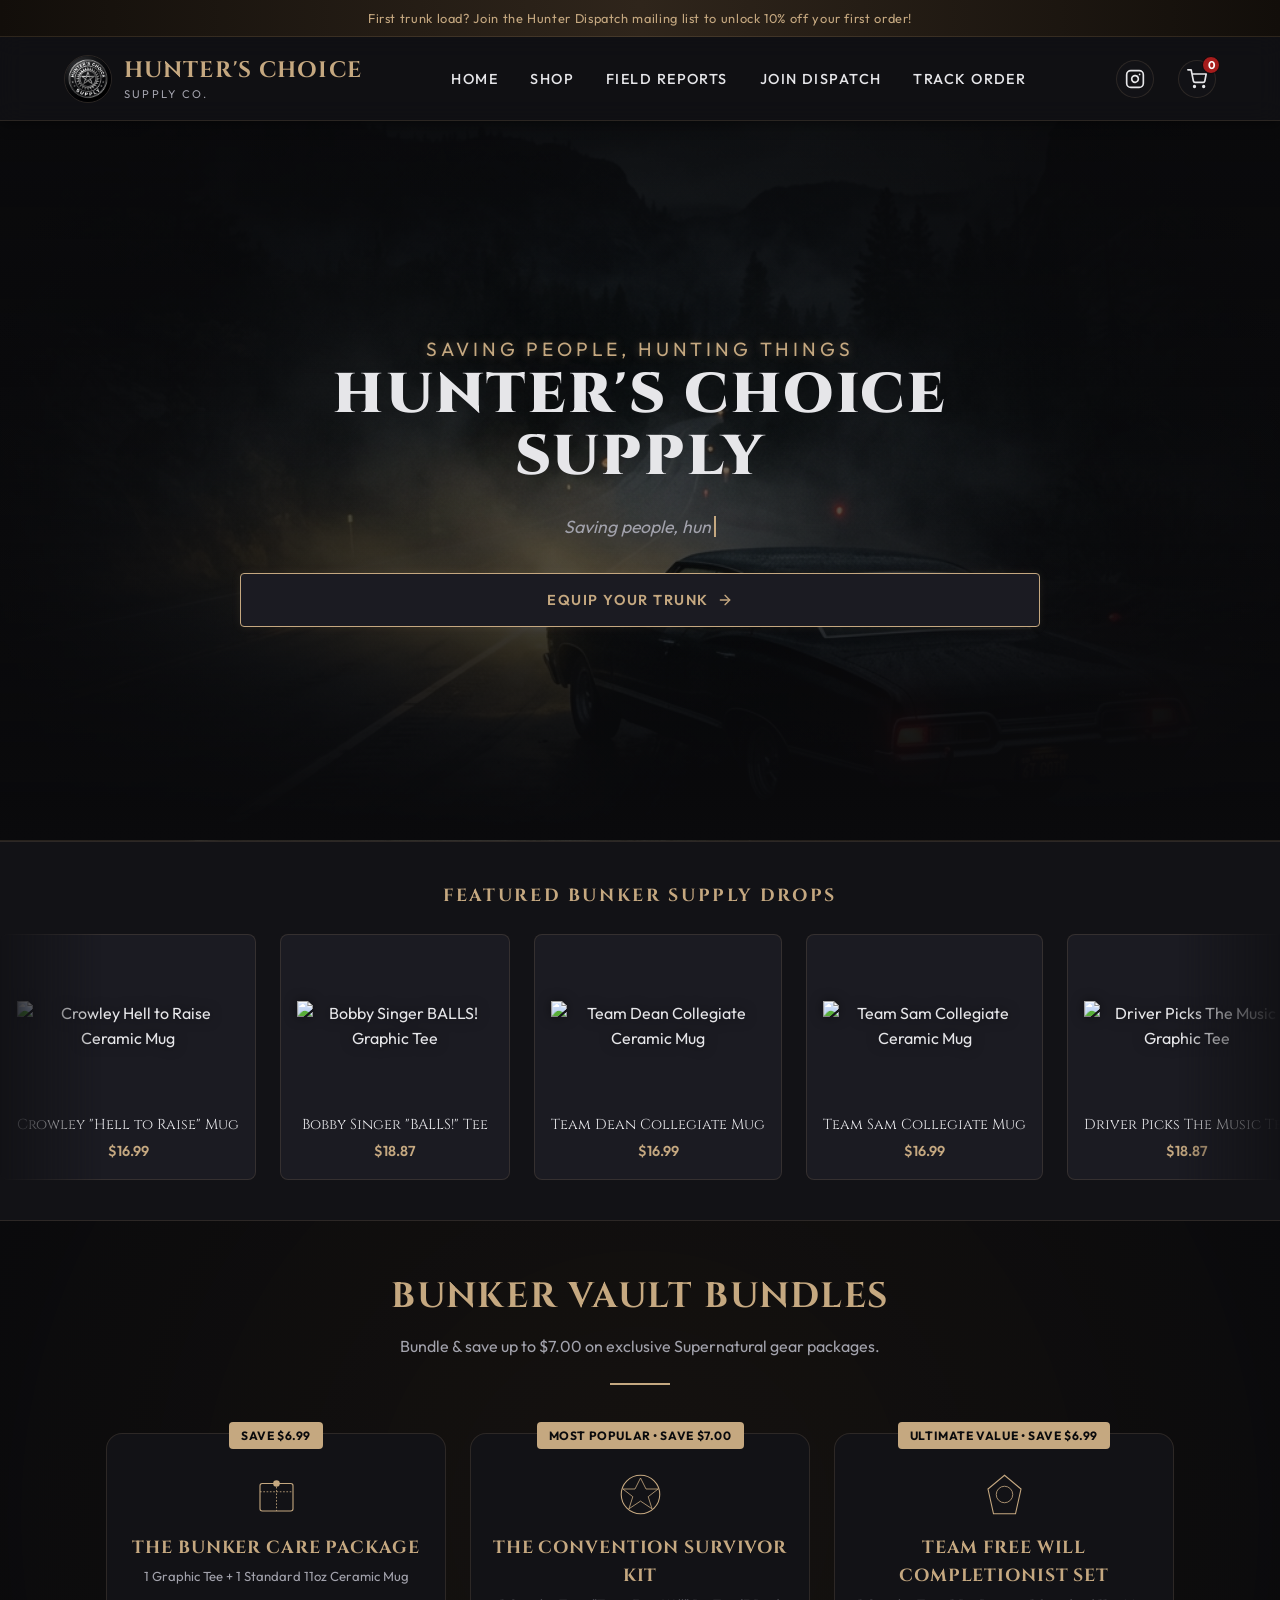
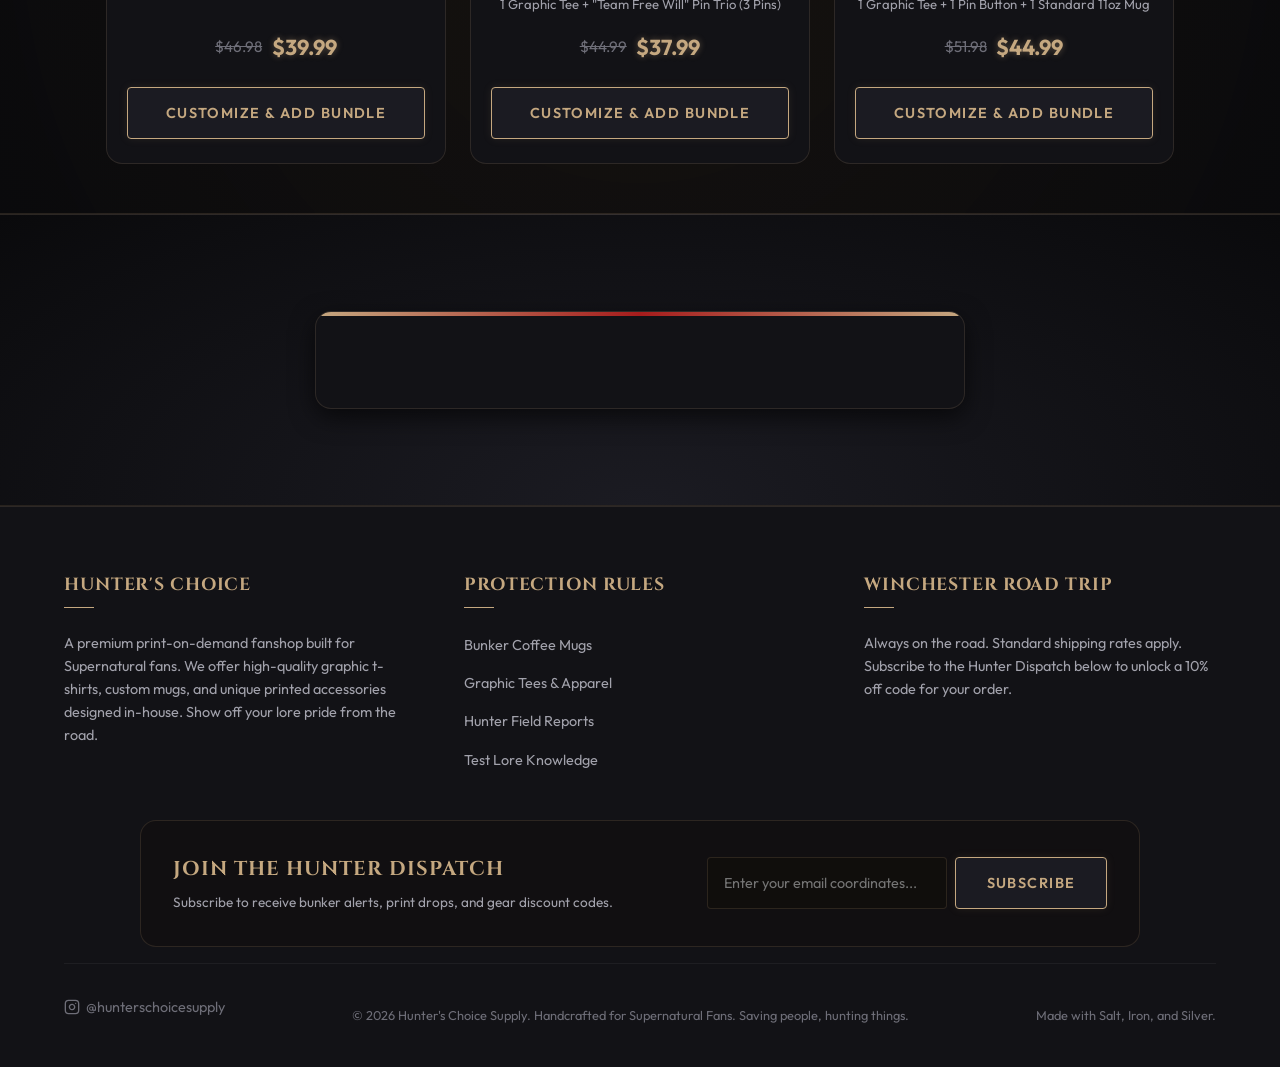
==== commit db0a4eb8: "Fix product matching and dialog openers for carousel modal and bundle customizer popups" ====
--- a/index.html
+++ b/index.html
@@ -226,7 +226,7 @@
             <span class="original-price">$46.98</span>
             <span class="bundle-price">$39.99</span>
           </div>
-          <button type="button" class="gold-btn bundle-open-btn" onclick="window.openBundleCustomizer('bunker-care-package')" data-bundle-id="bunker-care-package" style="width: 100%; justify-content: center; margin-top: 1rem;">
+          <button type="button" class="gold-btn bundle-open-btn" data-bundle-id="bunker-care-package" style="width: 100%; justify-content: center; margin-top: 1rem;">
             Customize & Add Bundle
           </button>
         </div>
@@ -243,7 +243,7 @@
             <span class="original-price">$44.99</span>
             <span class="bundle-price">$37.99</span>
           </div>
-          <button type="button" class="gold-btn bundle-open-btn" onclick="window.openBundleCustomizer('convention-survivor-kit')" data-bundle-id="convention-survivor-kit" style="width: 100%; justify-content: center; margin-top: 1rem;">
+          <button type="button" class="gold-btn bundle-open-btn" data-bundle-id="convention-survivor-kit" style="width: 100%; justify-content: center; margin-top: 1rem;">
             Customize & Add Bundle
           </button>
         </div>
@@ -260,7 +260,7 @@
             <span class="original-price">$51.98</span>
             <span class="bundle-price">$44.99</span>
           </div>
-          <button type="button" class="gold-btn bundle-open-btn" onclick="window.openBundleCustomizer('completionist-set')" data-bundle-id="completionist-set" style="width: 100%; justify-content: center; margin-top: 1rem;">
+          <button type="button" class="gold-btn bundle-open-btn" data-bundle-id="completionist-set" style="width: 100%; justify-content: center; margin-top: 1rem;">
             Customize & Add Bundle
           </button>
         </div>
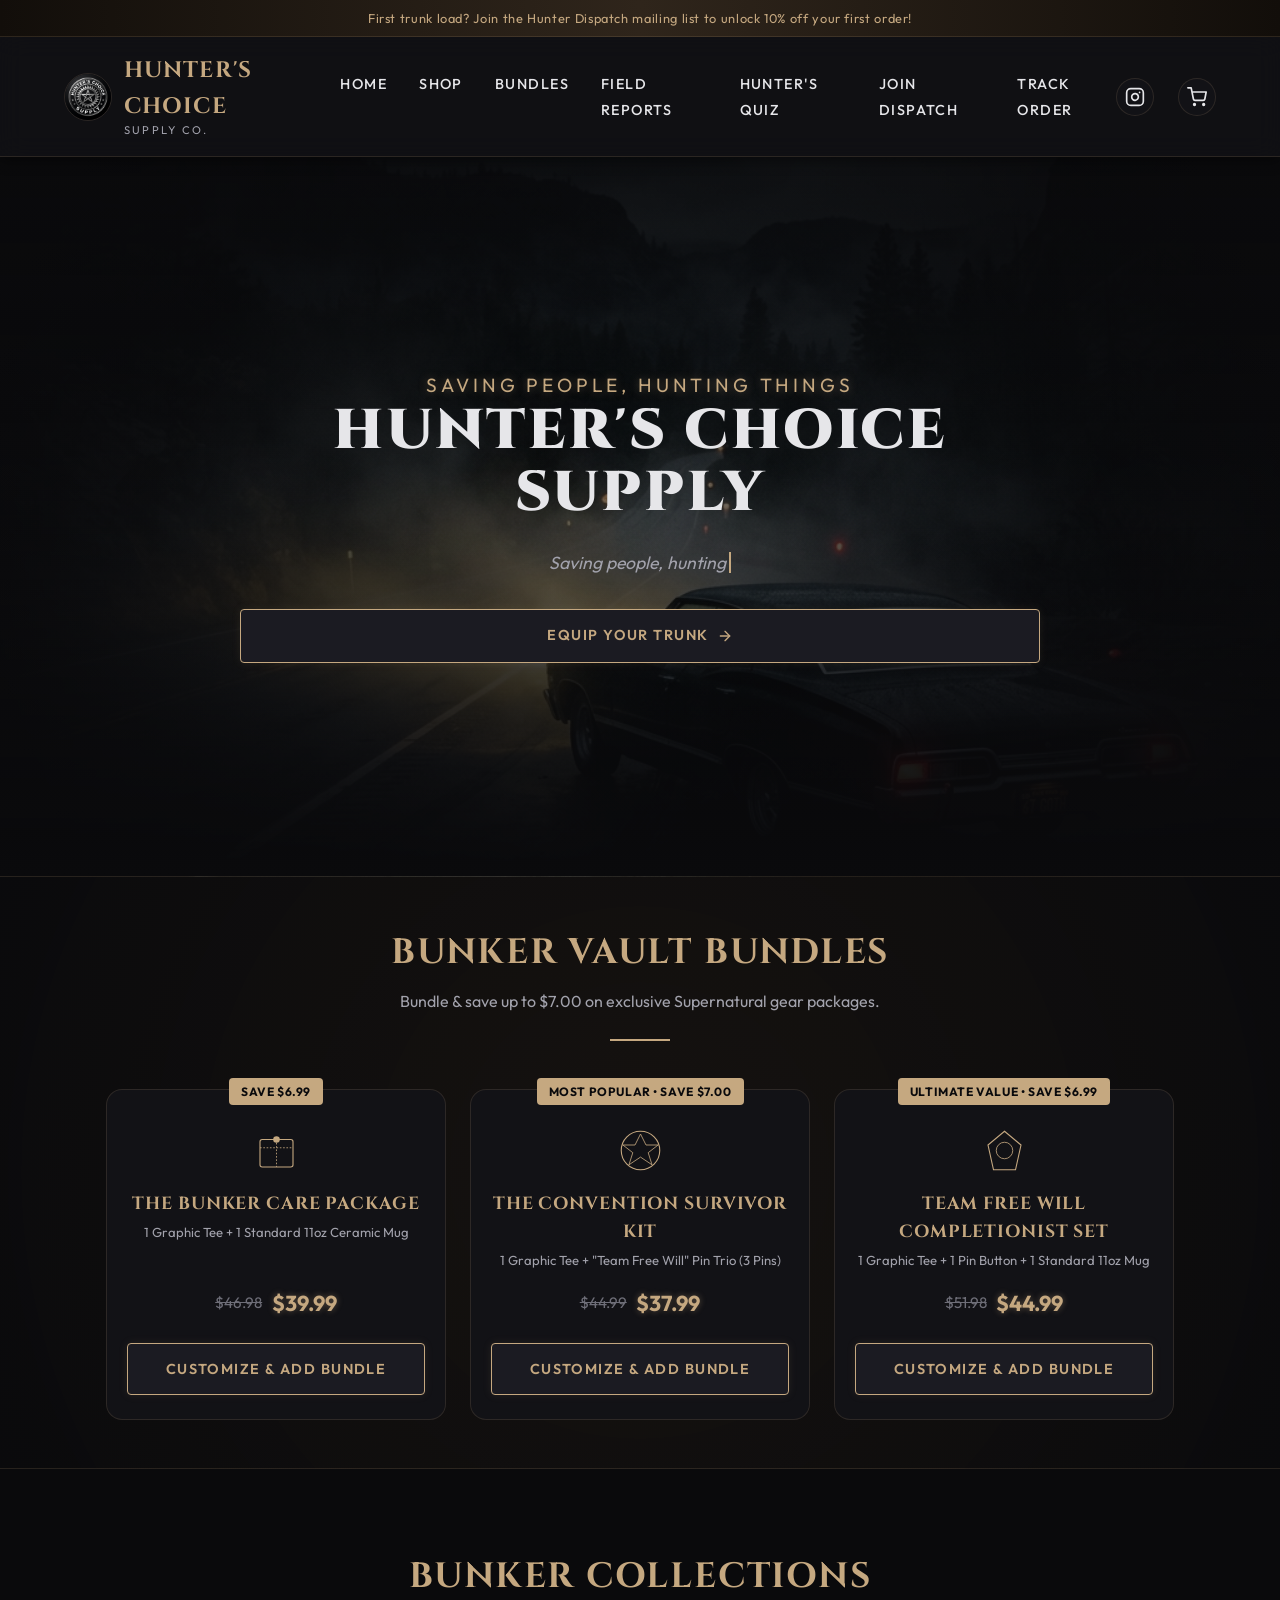
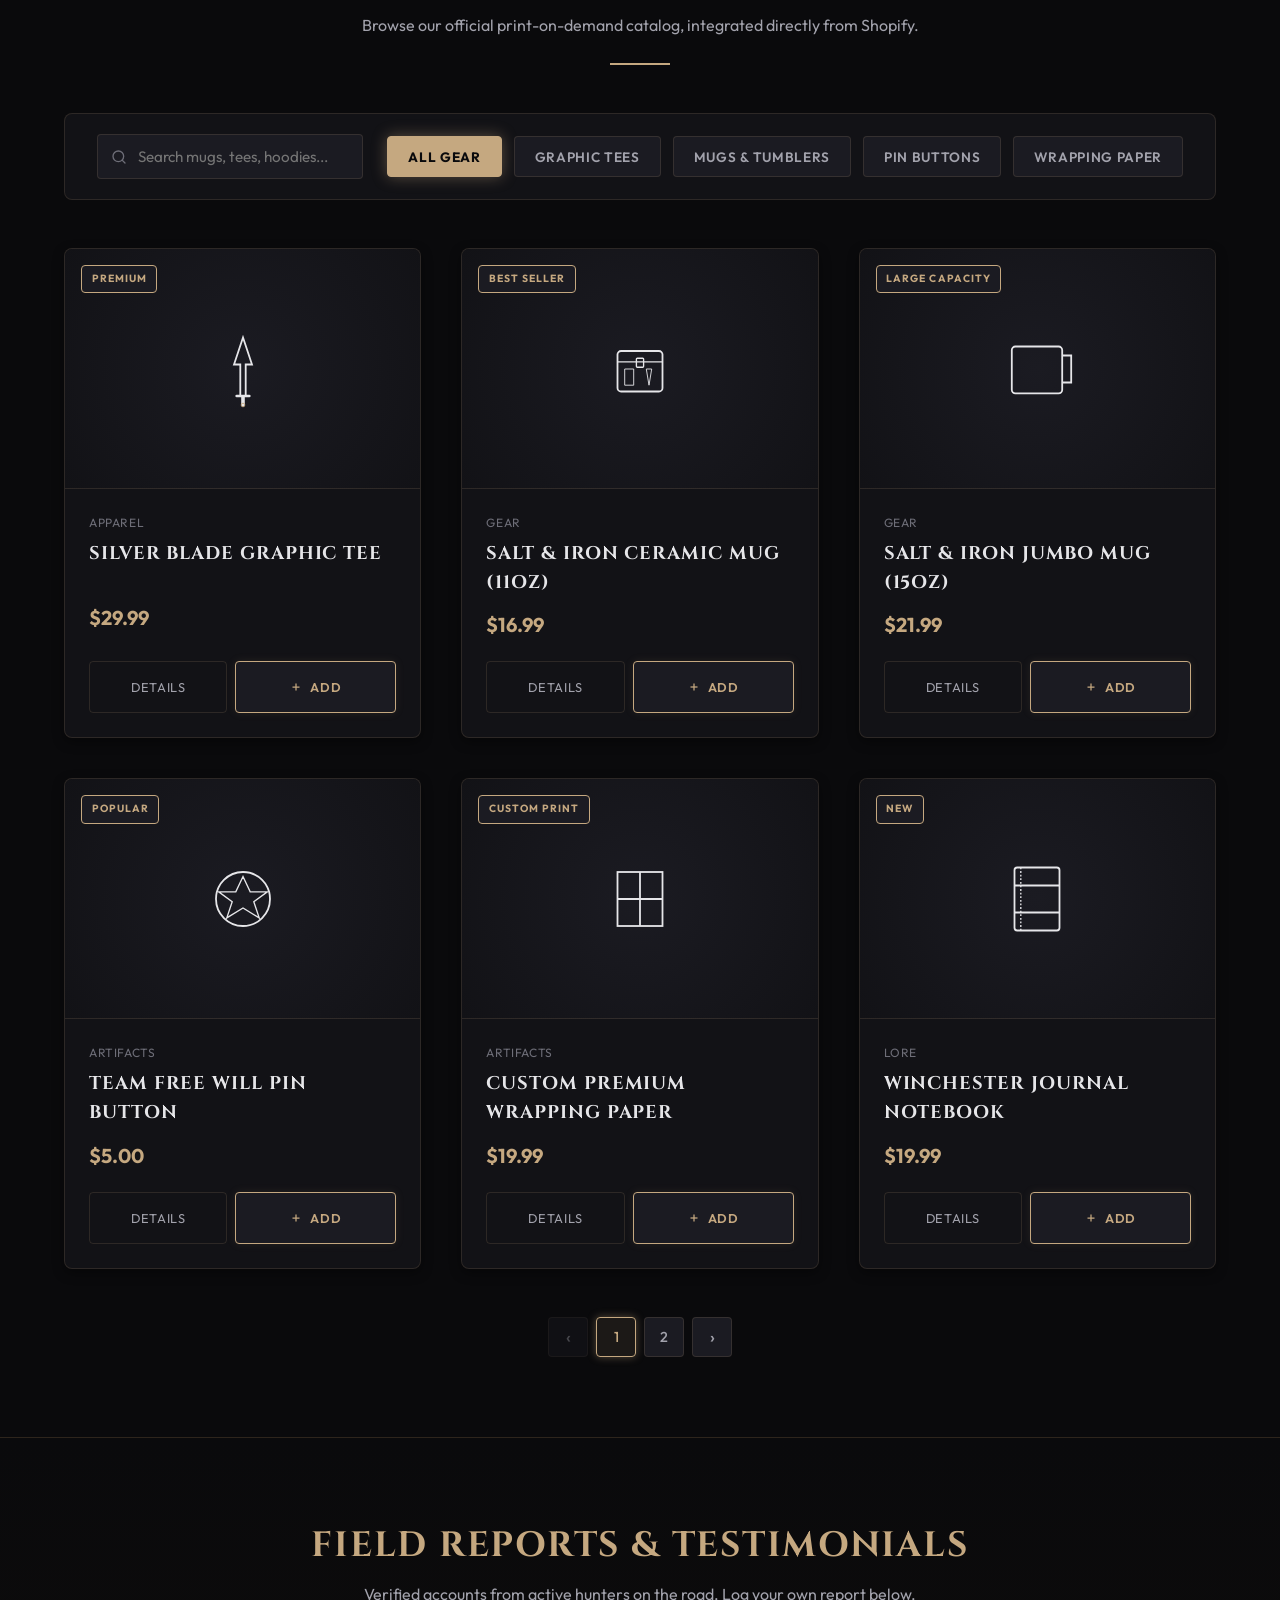
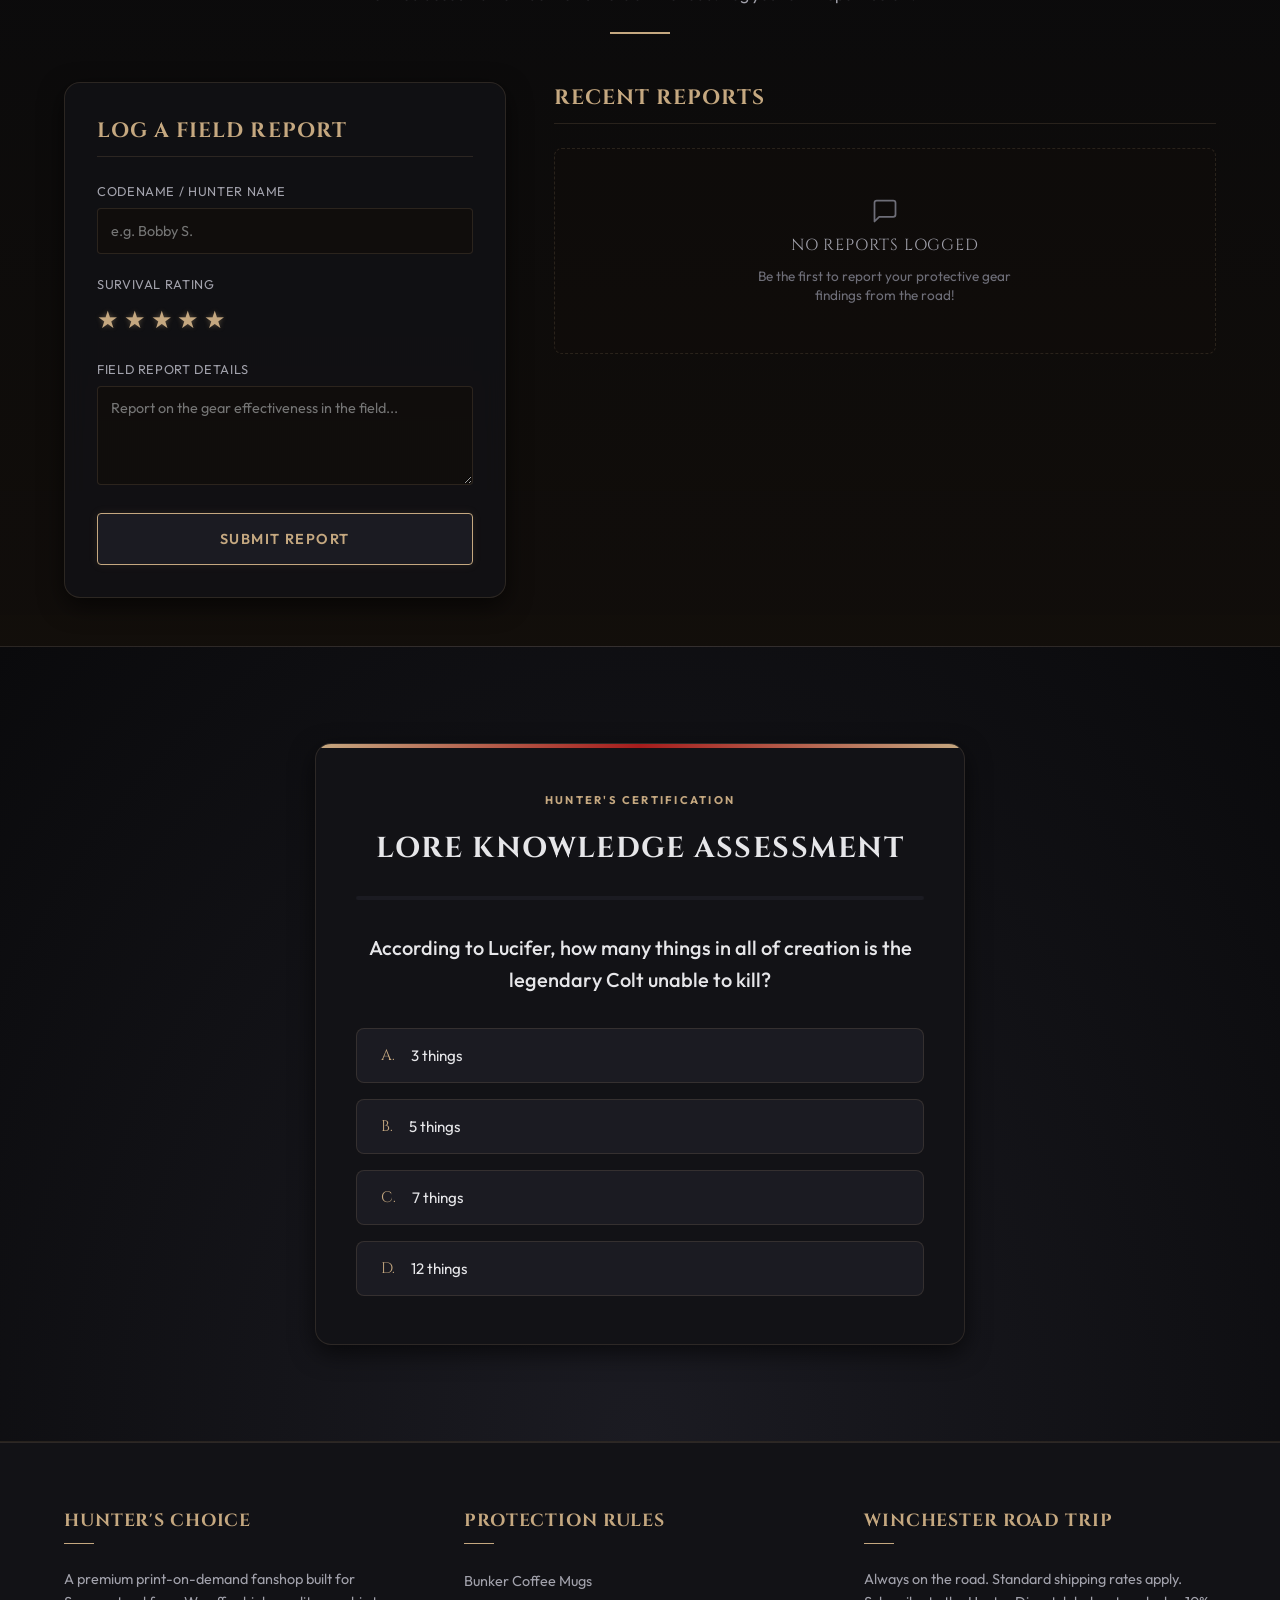
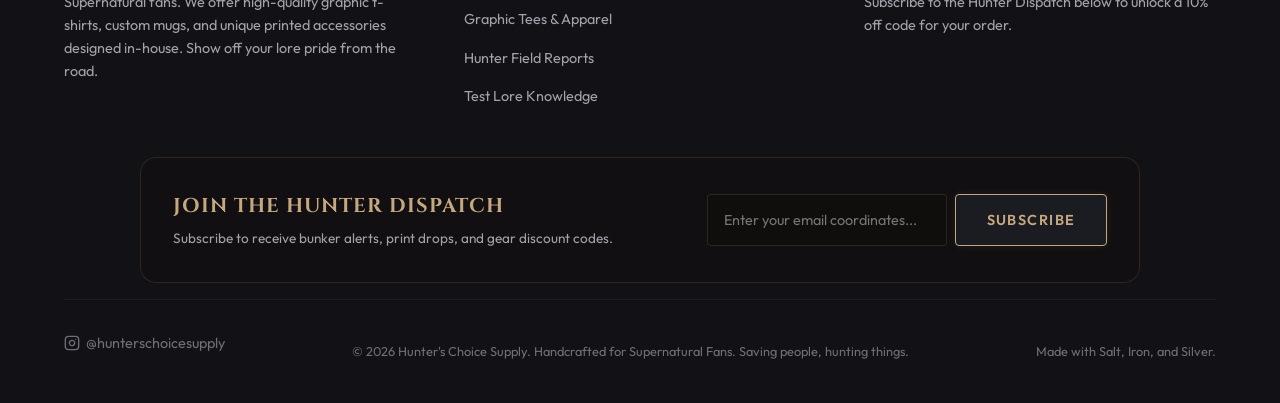
==== commit b83a226d: "Final updates and polish for store catalog, bundle customizer, and filter buttons" ====
--- a/index.html
+++ b/index.html
@@ -17,7 +17,8 @@
 
   <!-- Header -->
   <header>
-    <a href="index.html" class="logo-container">
+    <a href="#" class="logo-container">
+      <!-- Custom Store Logo -->
       <img src="assets/logo.jpg" alt="Hunter's Choice Supply Logo" class="logo-image">
       <div class="logo-text">
         <h1>Hunter's Choice</h1>
@@ -28,9 +29,11 @@
     <!-- Navigation -->
     <nav>
       <ul>
-        <li><a href="index.html" class="active">Home</a></li>
-        <li><a href="shop.html">Shop</a></li>
-        <li><a href="reviews.html">Field Reports</a></li>
+        <li><a href="#">Home</a></li>
+        <li><a href="#shop">Shop</a></li>
+        <li><a href="#bundles">Bundles</a></li>
+        <li><a href="#reviews">Field Reports</a></li>
+        <li><a href="#quiz">Hunter's Quiz</a></li>
         <li><a href="#" id="nav-newsletter-btn">Join Dispatch</a></li>
         <li><a href="#" id="nav-track-btn">Track Order</a></li>
       </ul>
@@ -45,6 +48,7 @@
 
     <!-- Header Widgets -->
     <div class="header-widgets">
+      <!-- Instagram Link Button -->
       <a class="social-icon-btn" href="https://instagram.com/hunterschoicesupply" target="_blank" rel="noopener noreferrer" aria-label="Follow us on Instagram">
         <svg xmlns="http://www.w3.org/2000/svg" width="20" height="20" viewBox="0 0 24 24" fill="none" stroke="currentColor" stroke-width="2" stroke-linecap="round" stroke-linejoin="round">
           <rect x="2" y="2" width="20" height="20" rx="5" ry="5"></rect>
@@ -53,6 +57,7 @@
         </svg>
       </a>
 
+      <!-- Cart Button -->
       <button class="cart-icon-btn" id="cart-btn" aria-label="Open Shopping Cart">
         <svg xmlns="http://www.w3.org/2000/svg" width="20" height="20" viewBox="0 0 24 24" fill="none" stroke="currentColor" stroke-width="2" stroke-linecap="round" stroke-linejoin="round">
           <circle cx="9" cy="21" r="1"></circle>
@@ -75,134 +80,10 @@
         <div class="hero-quote">
           <span id="hero-quote-text"></span><span class="typewriter-cursor"></span>
         </div>
-        <a href="shop.html" class="gold-btn">
+        <a href="#shop" class="gold-btn">
           Equip Your Trunk
           <svg xmlns="http://www.w3.org/2000/svg" width="16" height="16" viewBox="0 0 24 24" fill="none" stroke="currentColor" stroke-width="2" stroke-linecap="round" stroke-linejoin="round"><line x1="5" y1="12" x2="19" y2="12"></line><polyline points="12 5 19 12 12 19"></polyline></svg>
         </a>
-      </div>
-    </section>
-
-    <!-- Infinite Product Image Carousel Section (Right to Left) -->
-    <section class="carousel-section">
-      <h3 class="carousel-title">Featured Bunker Supply Drops</h3>
-      <div class="carousel-track-container">
-        <div class="carousel-track" id="homepage-carousel-track">
-          <!-- Live Shopify Products (Track 1) -->
-          <div class="carousel-item" onclick="window.openCarouselProductModal('crowley-mug')" style="cursor: pointer;">
-            <div class="carousel-img-wrap">
-              <img src="https://cdn.shopify.com/s/files/1/0828/1194/5199/files/14081445257622851458_2048.jpg?v=1784334329" alt="Crowley Hell to Raise Ceramic Mug">
-            </div>
-            <div class="carousel-item-title">Crowley "Hell to Raise" Mug</div>
-            <div class="carousel-item-price">$16.99</div>
-          </div>
-          <div class="carousel-item" onclick="window.openCarouselProductModal('bobby-balls-tee')" style="cursor: pointer;">
-            <div class="carousel-img-wrap">
-              <img src="https://cdn.shopify.com/s/files/1/0828/1194/5199/files/11064075585330012144_2048.jpg?v=1784334534" alt="Bobby Singer BALLS! Graphic Tee">
-            </div>
-            <div class="carousel-item-title">Bobby Singer "BALLS!" Tee</div>
-            <div class="carousel-item-price">$18.87</div>
-          </div>
-          <div class="carousel-item" onclick="window.openCarouselProductModal('team-dean-mug')" style="cursor: pointer;">
-            <div class="carousel-img-wrap">
-              <img src="https://cdn.shopify.com/s/files/1/0828/1194/5199/files/3965527249333472604_2048.jpg?v=1784334625" alt="Team Dean Collegiate Ceramic Mug">
-            </div>
-            <div class="carousel-item-title">Team Dean Collegiate Mug</div>
-            <div class="carousel-item-price">$16.99</div>
-          </div>
-          <div class="carousel-item" onclick="window.openCarouselProductModal('team-sam-mug')" style="cursor: pointer;">
-            <div class="carousel-img-wrap">
-              <img src="https://cdn.shopify.com/s/files/1/0828/1194/5199/files/3161397619150885216_2048.jpg?v=1784334848" alt="Team Sam Collegiate Ceramic Mug">
-            </div>
-            <div class="carousel-item-title">Team Sam Collegiate Mug</div>
-            <div class="carousel-item-price">$16.99</div>
-          </div>
-          <div class="carousel-item" onclick="window.openCarouselProductModal('driver-picks-tee')" style="cursor: pointer;">
-            <div class="carousel-img-wrap">
-              <img src="https://cdn.shopify.com/s/files/1/0828/1194/5199/files/2338535036533938011_2048.jpg?v=1784334936" alt="Driver Picks The Music Graphic Tee">
-            </div>
-            <div class="carousel-item-title">Driver Picks The Music Tee</div>
-            <div class="carousel-item-price">$18.87</div>
-          </div>
-          <div class="carousel-item" onclick="window.openCarouselProductModal('baby-impala-tee')" style="cursor: pointer;">
-            <div class="carousel-img-wrap">
-              <img src="https://cdn.shopify.com/s/files/1/0828/1194/5199/files/7984996027300701481_2048.jpg?v=1784335015" alt="Baby 1967 Impala Graphic Tee">
-            </div>
-            <div class="carousel-item-title">"Baby" 1967 Impala Tee</div>
-            <div class="carousel-item-price">$18.87</div>
-          </div>
-          <div class="carousel-item" onclick="window.openCarouselProductModal('i-deserve-pie-mug')" style="cursor: pointer;">
-            <div class="carousel-img-wrap">
-              <img src="https://cdn.shopify.com/s/files/1/0828/1194/5199/files/9131146775908404850_2048.jpg?v=1784493985" alt="I Deserve Pie Ceramic Mug">
-            </div>
-            <div class="carousel-item-title">"I Deserve Pie" Ceramic Mug</div>
-            <div class="carousel-item-price">$16.99</div>
-          </div>
-          <div class="carousel-item" onclick="window.openCarouselProductModal('castiel-mug')" style="cursor: pointer;">
-            <div class="carousel-img-wrap">
-              <img src="https://cdn.shopify.com/s/files/1/0828/1194/5199/files/11409800130934252306_2048.jpg?v=1784493832" alt="Castiel People Skills Are Rusty Ceramic Mug">
-            </div>
-            <div class="carousel-item-title">Castiel "People Skills" Mug</div>
-            <div class="carousel-item-price">$16.99</div>
-          </div>
-
-          <!-- Duplicated Loop Track for Seamless 60fps Infinite Scroll -->
-          <div class="carousel-item" onclick="window.openCarouselProductModal('crowley-mug')" style="cursor: pointer;">
-            <div class="carousel-img-wrap">
-              <img src="https://cdn.shopify.com/s/files/1/0828/1194/5199/files/14081445257622851458_2048.jpg?v=1784334329" alt="Crowley Hell to Raise Ceramic Mug">
-            </div>
-            <div class="carousel-item-title">Crowley "Hell to Raise" Mug</div>
-            <div class="carousel-item-price">$16.99</div>
-          </div>
-          <div class="carousel-item" onclick="window.openCarouselProductModal('bobby-balls-tee')" style="cursor: pointer;">
-            <div class="carousel-img-wrap">
-              <img src="https://cdn.shopify.com/s/files/1/0828/1194/5199/files/11064075585330012144_2048.jpg?v=1784334534" alt="Bobby Singer BALLS! Graphic Tee">
-            </div>
-            <div class="carousel-item-title">Bobby Singer "BALLS!" Tee</div>
-            <div class="carousel-item-price">$18.87</div>
-          </div>
-          <div class="carousel-item" onclick="window.openCarouselProductModal('team-dean-mug')" style="cursor: pointer;">
-            <div class="carousel-img-wrap">
-              <img src="https://cdn.shopify.com/s/files/1/0828/1194/5199/files/3965527249333472604_2048.jpg?v=1784334625" alt="Team Dean Collegiate Ceramic Mug">
-            </div>
-            <div class="carousel-item-title">Team Dean Collegiate Mug</div>
-            <div class="carousel-item-price">$16.99</div>
-          </div>
-          <div class="carousel-item" onclick="window.openCarouselProductModal('team-sam-mug')" style="cursor: pointer;">
-            <div class="carousel-img-wrap">
-              <img src="https://cdn.shopify.com/s/files/1/0828/1194/5199/files/3161397619150885216_2048.jpg?v=1784334848" alt="Team Sam Collegiate Ceramic Mug">
-            </div>
-            <div class="carousel-item-title">Team Sam Collegiate Mug</div>
-            <div class="carousel-item-price">$16.99</div>
-          </div>
-          <div class="carousel-item" onclick="window.openCarouselProductModal('driver-picks-tee')" style="cursor: pointer;">
-            <div class="carousel-img-wrap">
-              <img src="https://cdn.shopify.com/s/files/1/0828/1194/5199/files/2338535036533938011_2048.jpg?v=1784334936" alt="Driver Picks The Music Graphic Tee">
-            </div>
-            <div class="carousel-item-title">Driver Picks The Music Tee</div>
-            <div class="carousel-item-price">$18.87</div>
-          </div>
-          <div class="carousel-item" onclick="window.openCarouselProductModal('baby-impala-tee')" style="cursor: pointer;">
-            <div class="carousel-img-wrap">
-              <img src="https://cdn.shopify.com/s/files/1/0828/1194/5199/files/7984996027300701481_2048.jpg?v=1784335015" alt="Baby 1967 Impala Graphic Tee">
-            </div>
-            <div class="carousel-item-title">"Baby" 1967 Impala Tee</div>
-            <div class="carousel-item-price">$18.87</div>
-          </div>
-          <div class="carousel-item" onclick="window.openCarouselProductModal('i-deserve-pie-mug')" style="cursor: pointer;">
-            <div class="carousel-img-wrap">
-              <img src="https://cdn.shopify.com/s/files/1/0828/1194/5199/files/9131146775908404850_2048.jpg?v=1784493985" alt="I Deserve Pie Ceramic Mug">
-            </div>
-            <div class="carousel-item-title">"I Deserve Pie" Ceramic Mug</div>
-            <div class="carousel-item-price">$16.99</div>
-          </div>
-          <div class="carousel-item" onclick="window.openCarouselProductModal('castiel-mug')" style="cursor: pointer;">
-            <div class="carousel-img-wrap">
-              <img src="https://cdn.shopify.com/s/files/1/0828/1194/5199/files/11409800130934252306_2048.jpg?v=1784493832" alt="Castiel People Skills Are Rusty Ceramic Mug">
-            </div>
-            <div class="carousel-item-title">Castiel "People Skills" Mug</div>
-            <div class="carousel-item-price">$16.99</div>
-          </div>
-        </div>
       </div>
     </section>
 
@@ -226,7 +107,7 @@
             <span class="original-price">$46.98</span>
             <span class="bundle-price">$39.99</span>
           </div>
-          <button type="button" class="gold-btn bundle-open-btn" data-bundle-id="bunker-care-package" style="width: 100%; justify-content: center; margin-top: 1rem;">
+          <button type="button" class="gold-btn bundle-open-btn" onclick="window.openBundleCustomizer('bunker-care-package')" data-bundle-id="bunker-care-package" style="width: 100%; justify-content: center; margin-top: 1rem;">
             Customize & Add Bundle
           </button>
         </div>
@@ -243,7 +124,7 @@
             <span class="original-price">$44.99</span>
             <span class="bundle-price">$37.99</span>
           </div>
-          <button type="button" class="gold-btn bundle-open-btn" data-bundle-id="convention-survivor-kit" style="width: 100%; justify-content: center; margin-top: 1rem;">
+          <button type="button" class="gold-btn bundle-open-btn" onclick="window.openBundleCustomizer('convention-survivor-kit')" data-bundle-id="convention-survivor-kit" style="width: 100%; justify-content: center; margin-top: 1rem;">
             Customize & Add Bundle
           </button>
         </div>
@@ -260,9 +141,91 @@
             <span class="original-price">$51.98</span>
             <span class="bundle-price">$44.99</span>
           </div>
-          <button type="button" class="gold-btn bundle-open-btn" data-bundle-id="completionist-set" style="width: 100%; justify-content: center; margin-top: 1rem;">
+          <button type="button" class="gold-btn bundle-open-btn" onclick="window.openBundleCustomizer('completionist-set')" data-bundle-id="completionist-set" style="width: 100%; justify-content: center; margin-top: 1rem;">
             Customize & Add Bundle
           </button>
+        </div>
+      </div>
+    </section>
+
+    <!-- Shop Catalog Section -->
+    <section class="shop-section" id="shop">
+      <div class="section-header">
+        <h2>Bunker Collections</h2>
+        <p>Browse our official print-on-demand catalog, integrated directly from Shopify.</p>
+      </div>
+
+      <!-- Catalog Controls: Search and Filters -->
+      <div class="catalog-controls">
+        <div class="search-box">
+          <svg xmlns="http://www.w3.org/2000/svg" width="16" height="16" viewBox="0 0 24 24" fill="none" stroke="currentColor" stroke-width="2" stroke-linecap="round" stroke-linejoin="round"><circle cx="11" cy="11" r="8"></circle><line x1="21" y1="21" x2="16.65" y2="16.65"></line></svg>
+          <input type="text" id="search-input" placeholder="Search mugs, tees, hoodies...">
+        </div>
+        
+        <div class="filter-buttons" id="filter-buttons">
+          <button class="filter-btn active" data-category="all">All Gear</button>
+          <button class="filter-btn" data-category="shirt">Graphic Tees</button>
+          <button class="filter-btn" data-category="mug">Mugs & Tumblers</button>
+          <button class="filter-btn" data-category="pin">Pin Buttons</button>
+          <button class="filter-btn" data-category="paper">Wrapping Paper</button>
+        </div>
+      </div>
+
+      <!-- Catalog Grid -->
+      <div class="product-grid" id="product-grid">
+        <!-- Populated dynamically via JS -->
+      </div>
+
+      <!-- Numbered Pagination -->
+      <div class="pagination-container" id="pagination-container">
+        <!-- Populated dynamically via JS -->
+      </div>
+    </section>
+
+    <!-- Reviews Section -->
+    <section class="reviews-section" id="reviews">
+      <div class="section-header">
+        <h2>Field Reports & Testimonials</h2>
+        <p>Verified accounts from active hunters on the road. Log your own report below.</p>
+      </div>
+
+      <div class="reviews-container">
+        <!-- Column 1: Review Submission Form -->
+        <div class="review-form-container">
+          <h3>Log a Field Report</h3>
+          <form id="review-form">
+            <div class="form-group">
+              <label for="review-name">Codename / Hunter Name</label>
+              <input type="text" id="review-name" placeholder="e.g. Bobby S." required>
+            </div>
+            
+            <div class="form-group">
+              <label>Survival Rating</label>
+              <div class="rating-input" id="rating-input">
+                <span class="star-btn" data-value="1">★</span>
+                <span class="star-btn" data-value="2">★</span>
+                <span class="star-btn" data-value="3">★</span>
+                <span class="star-btn" data-value="4">★</span>
+                <span class="star-btn" data-value="5">★</span>
+              </div>
+              <input type="hidden" id="review-rating" value="5" required>
+            </div>
+
+            <div class="form-group">
+              <label for="review-text">Field Report Details</label>
+              <textarea id="review-text" rows="4" placeholder="Report on the gear effectiveness in the field..." required></textarea>
+            </div>
+
+            <button type="submit" class="gold-btn" style="width: 100%; justify-content: center;">Submit Report</button>
+          </form>
+        </div>
+
+        <!-- Column 2: Reviews Feed -->
+        <div class="reviews-feed">
+          <h3>Recent Reports</h3>
+          <div id="reviews-list">
+            <!-- Populated dynamically via JS -->
+          </div>
         </div>
       </div>
     </section>
@@ -285,9 +248,9 @@
       <div class="footer-col">
         <h3>Protection Rules</h3>
         <ul>
-          <li><a href="shop.html">Bunker Coffee Mugs</a></li>
-          <li><a href="shop.html">Graphic Tees & Apparel</a></li>
-          <li><a href="reviews.html">Hunter Field Reports</a></li>
+          <li><a href="#shop">Bunker Coffee Mugs</a></li>
+          <li><a href="#shop">Graphic Tees & Apparel</a></li>
+          <li><a href="#reviews">Hunter Field Reports</a></li>
           <li><a href="#quiz">Test Lore Knowledge</a></li>
         </ul>
       </div>
@@ -328,7 +291,9 @@
       <h3>Your Trunk (Cart)</h3>
       <button class="close-cart-btn" id="close-cart-btn" aria-label="Close Shopping Cart">&times;</button>
     </div>
-    <div class="cart-items" id="cart-items"></div>
+    <div class="cart-items" id="cart-items">
+      <!-- Populated dynamically via JS -->
+    </div>
     <div class="cart-footer">
       <div class="promo-section">
         <input type="text" id="promo-input" placeholder="Enter Hunter Code (e.g. SAMMY)">
@@ -351,6 +316,7 @@
         </div>
       </div>
       
+      <!-- Print-on-Demand Production Timeline Disclaimer -->
       <div class="cart-pod-disclaimer">
         <svg xmlns="http://www.w3.org/2000/svg" width="12" height="12" viewBox="0 0 24 24" fill="none" stroke="currentColor" stroke-width="2" stroke-linecap="round" stroke-linejoin="round" style="flex-shrink: 0;"><circle cx="12" cy="12" r="10"></circle><polyline points="12 6 12 12 16 14"></polyline></svg>
         <span>Print-on-Demand: Production takes 2-5 days prior to shipment.</span>
@@ -363,10 +329,13 @@
     </div>
   </div>
 
-  <!-- Product Detail Dialog -->
+  <!-- Product Detail Dialog (Journal Styled) -->
+  <!-- MANDATORY: closedby="any" triggers native light-dismiss on click outside -->
   <dialog id="detail-modal" class="detail-modal" closedby="any">
     <button class="detail-close-btn" id="detail-close-btn" aria-label="Close details">&times;</button>
-    <div id="detail-content"></div>
+    <div id="detail-content">
+      <!-- Populated dynamically via JS -->
+    </div>
   </dialog>
 
   <!-- Newsletter Pop-up Dialog -->
@@ -402,6 +371,8 @@
         </div>
         <button type="submit" class="gold-btn" style="width: 100%; justify-content: center;">Locate Shipment</button>
       </form>
+      
+      <!-- Progress Tracker details (hidden initially) -->
       <div id="track-result" class="track-result"></div>
     </div>
   </dialog>
@@ -415,7 +386,9 @@
         <p id="bundle-modal-subtitle">Select options for your bundle items.</p>
       </div>
       <form id="bundle-form" class="bundle-form">
-        <div id="bundle-options-container" class="bundle-options-container"></div>
+        <div id="bundle-options-container" class="bundle-options-container">
+          <!-- Dynamic Bundle Selection Controls inserted via JS -->
+        </div>
         <button type="submit" class="gold-btn" style="width: 100%; justify-content: center; margin-top: 1.5rem;">
           Confirm & Add Bundle to Trunk
         </button>
@@ -426,24 +399,39 @@
   <!-- Checkout Success Dialog -->
   <dialog id="checkout-modal" class="checkout-modal">
     <div class="checkout-success-icon">
+      <!-- Animated Salt Circle & Pentagram -->
       <svg class="salt-circle-svg" viewBox="0 0 100 100">
+        <!-- Salt Circle border -->
         <circle class="salt-circle-path" cx="50" cy="50" r="45" />
+        <!-- Inside Devil's Trap Pentagram -->
         <polygon class="pentagram-path" points="50,15 78,75 15,38 85,38 22,75" />
       </svg>
     </div>
     <h3 class="checkout-title font-title glow-text-gold">Salt Circle Protection Active!</h3>
     <p class="checkout-text">Your order has been secured! Because our mugs and shirts are printed on demand in the bunker, please allow 2-5 business days for printing and curing before tracking is dispatched to your local hunter motel box.</p>
-    <div class="receipt-box" id="receipt-box"></div>
+    
+    <div class="receipt-box" id="receipt-box">
+      <!-- Populated dynamically via JS -->
+    </div>
+    
     <button class="gold-btn" id="receipt-close-btn" style="width: 100%; justify-content: center;">Return to Patrol</button>
   </dialog>
 
-  <!-- Polyfills -->
+  <!-- Polyfills for Popover & Invokers APIs -->
   <script type="module">
+    // MANDATORY: Feature detect 'commandForElement' on HTMLButtonElement.prototype.
+    // Conditionally load the invokers-polyfill from a CDN only in browsers lacking native support.
     if (!('commandForElement' in HTMLButtonElement.prototype)) {
-      import('https://esm.run/invokers-polyfill').catch(err => console.error(err));
+      import('https://esm.run/invokers-polyfill')
+        .catch(err => console.error('Failed to load invokers polyfill:', err));
     }
+
+    // MANDATORY: Feature detect 'popover' on HTMLElement.prototype.
+    // Conditionally load the popover-polyfill from a CDN only in browsers lacking native support.
     if (!('popover' in HTMLElement.prototype)) {
-      import('https://unpkg.com/@oddbird/popover-polyfill@latest/dist/popover-fn.js').then(({ apply }) => apply()).catch(err => console.error(err));
+      import('https://unpkg.com/@oddbird/popover-polyfill@latest/dist/popover-fn.js')
+        .then(({ apply }) => apply())
+        .catch(err => console.error('Failed to load popover polyfill:', err));
     }
   </script>
 
--- a/styles.css
+++ b/styles.css
@@ -499,111 +499,6 @@
   font-weight: 700 !important;
 }
 
-/* Infinite Product Image Carousel (Right to Left) */
-.carousel-section {
-  padding: 2.5rem 0;
-  background: var(--bg-secondary);
-  border-top: 1px solid var(--border-color);
-  border-bottom: 1px solid var(--border-color);
-  overflow: hidden;
-  position: relative;
-  width: 100%;
-}
-
-.carousel-title {
-  text-align: center;
-  font-family: var(--font-title);
-  color: var(--accent-gold);
-  font-size: 1.1rem;
-  letter-spacing: 0.15em;
-  text-transform: uppercase;
-  margin-bottom: 1.5rem;
-}
-
-.carousel-track-container {
-  display: flex;
-  overflow: hidden;
-  width: 100%;
-  position: relative;
-  mask-image: linear-gradient(to right, transparent 0%, black 8%, black 92%, transparent 100%);
-  -webkit-mask-image: linear-gradient(to right, transparent 0%, black 8%, black 92%, transparent 100%);
-}
-
-.carousel-track {
-  display: flex;
-  gap: 1.5rem;
-  width: max-content;
-  animation: scrollRightToLeft 28s linear infinite;
-}
-
-.carousel-track:hover {
-  animation-play-state: paused;
-}
-
-@keyframes scrollRightToLeft {
-  0% {
-    transform: translateX(0);
-  }
-  100% {
-    transform: translateX(-50%);
-  }
-}
-
-.carousel-item {
-  flex: 0 0 230px;
-  background: var(--bg-tertiary);
-  border: 1px solid var(--border-color);
-  border-radius: var(--radius-md);
-  padding: 1rem;
-  text-align: center;
-  text-decoration: none;
-  color: var(--text-primary);
-  transition: transform 0.25s ease, border-color 0.25s ease, box-shadow 0.25s ease;
-  cursor: pointer;
-  display: flex;
-  flex-direction: column;
-  align-items: center;
-}
-
-.carousel-item:hover {
-  transform: translateY(-4px);
-  border-color: var(--accent-gold);
-  box-shadow: 0 0 15px var(--accent-gold-glow);
-}
-
-.carousel-img-wrap {
-  width: 100%;
-  height: 150px;
-  display: flex;
-  align-items: center;
-  justify-content: center;
-  margin-bottom: 0.75rem;
-}
-
-.carousel-img-wrap img {
-  max-width: 100%;
-  max-height: 100%;
-  object-fit: contain;
-  filter: drop-shadow(0 0 6px rgba(0,0,0,0.5));
-}
-
-.carousel-item-title {
-  font-family: var(--font-title);
-  font-size: 0.9rem;
-  color: var(--text-primary);
-  margin-bottom: 0.25rem;
-  white-space: nowrap;
-  overflow: hidden;
-  text-overflow: ellipsis;
-  width: 100%;
-}
-
-.carousel-item-price {
-  color: var(--accent-gold);
-  font-weight: 600;
-  font-size: 0.9rem;
-}
-
 /* Product Catalog Grid */
 .product-grid {
   display: grid;
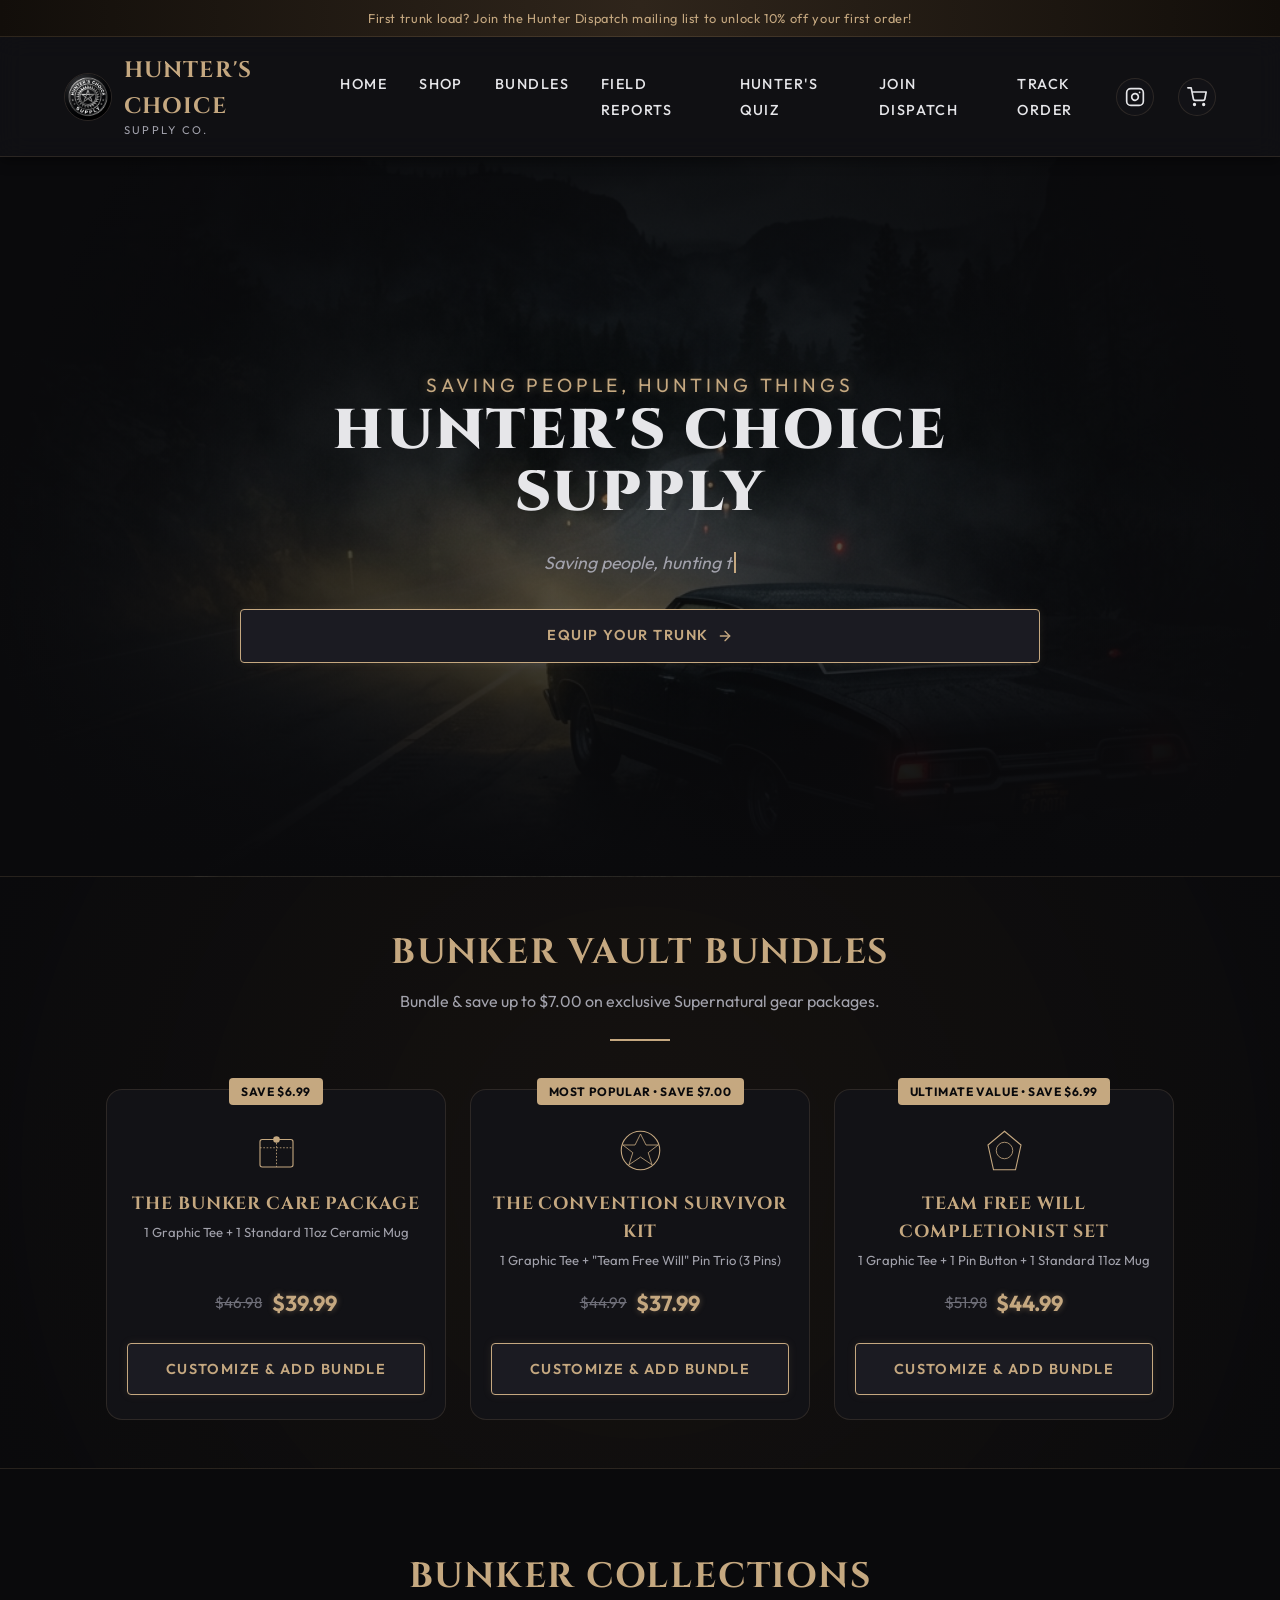
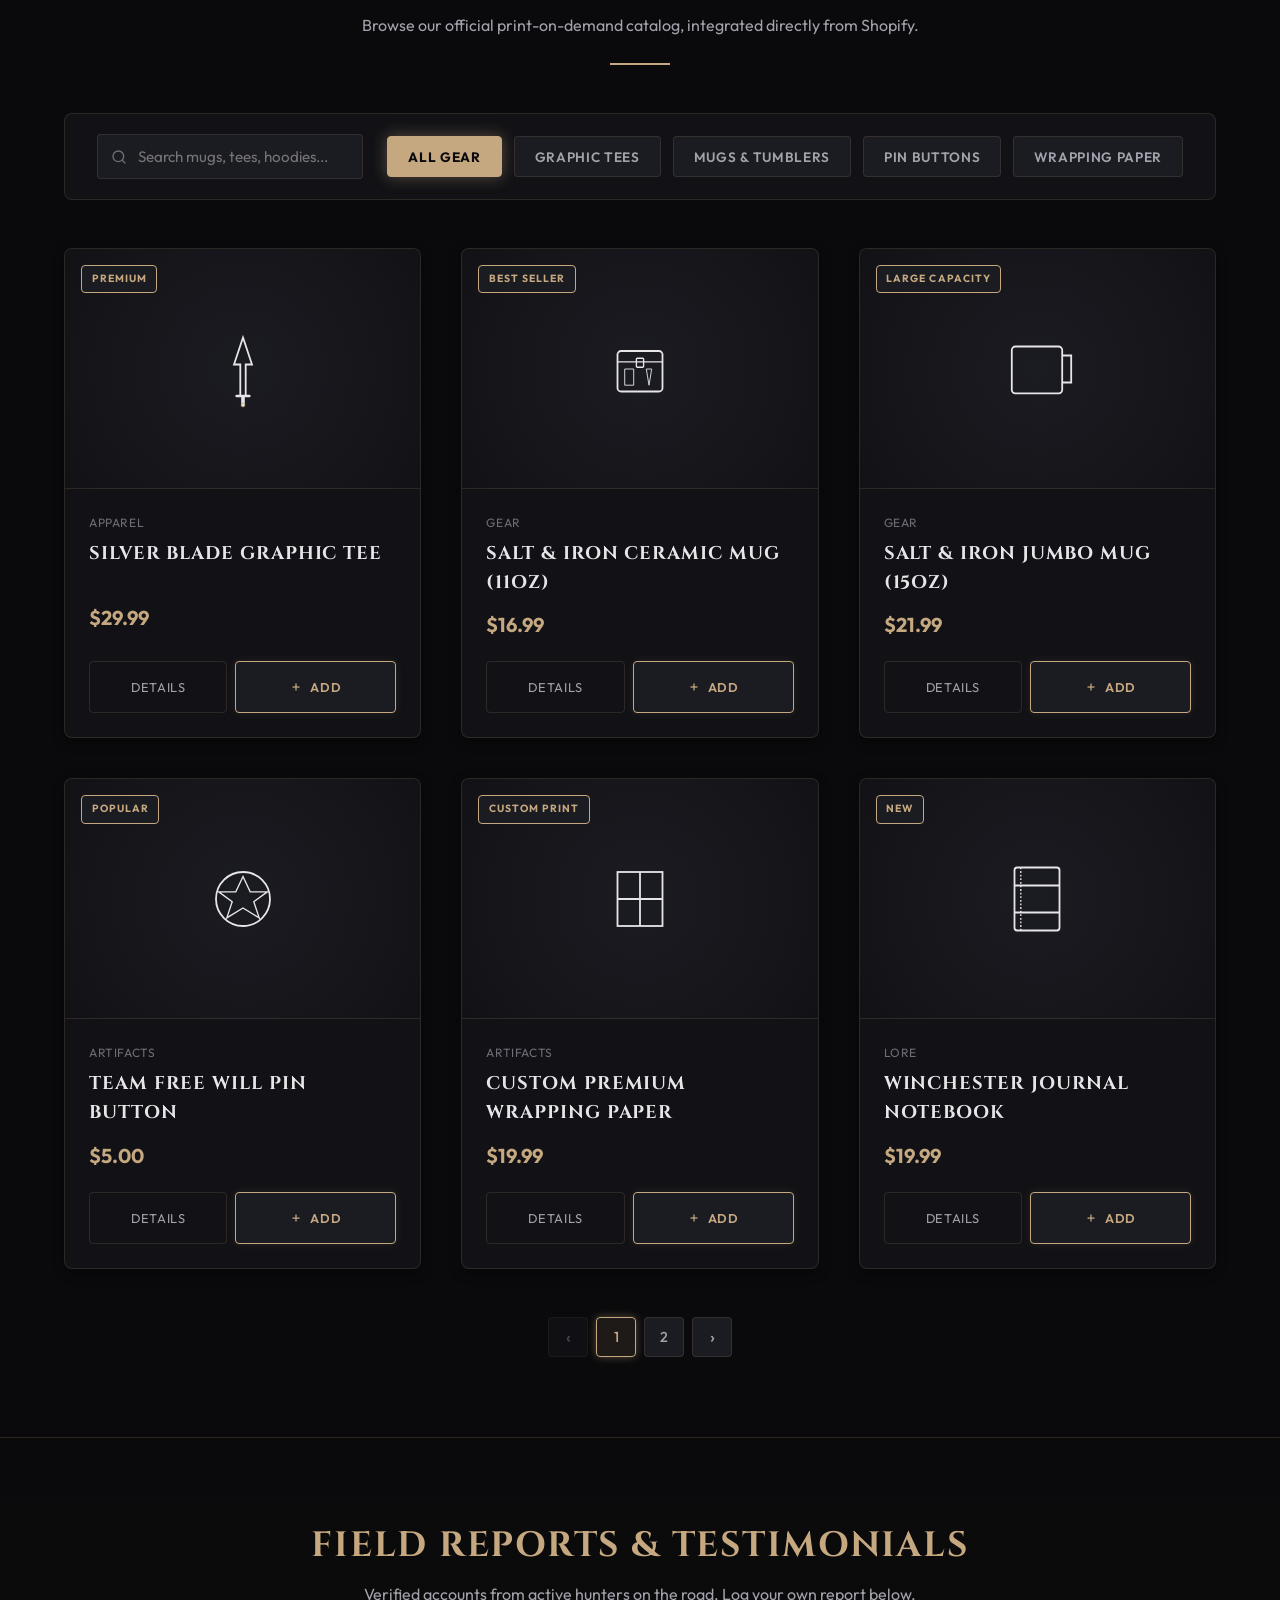
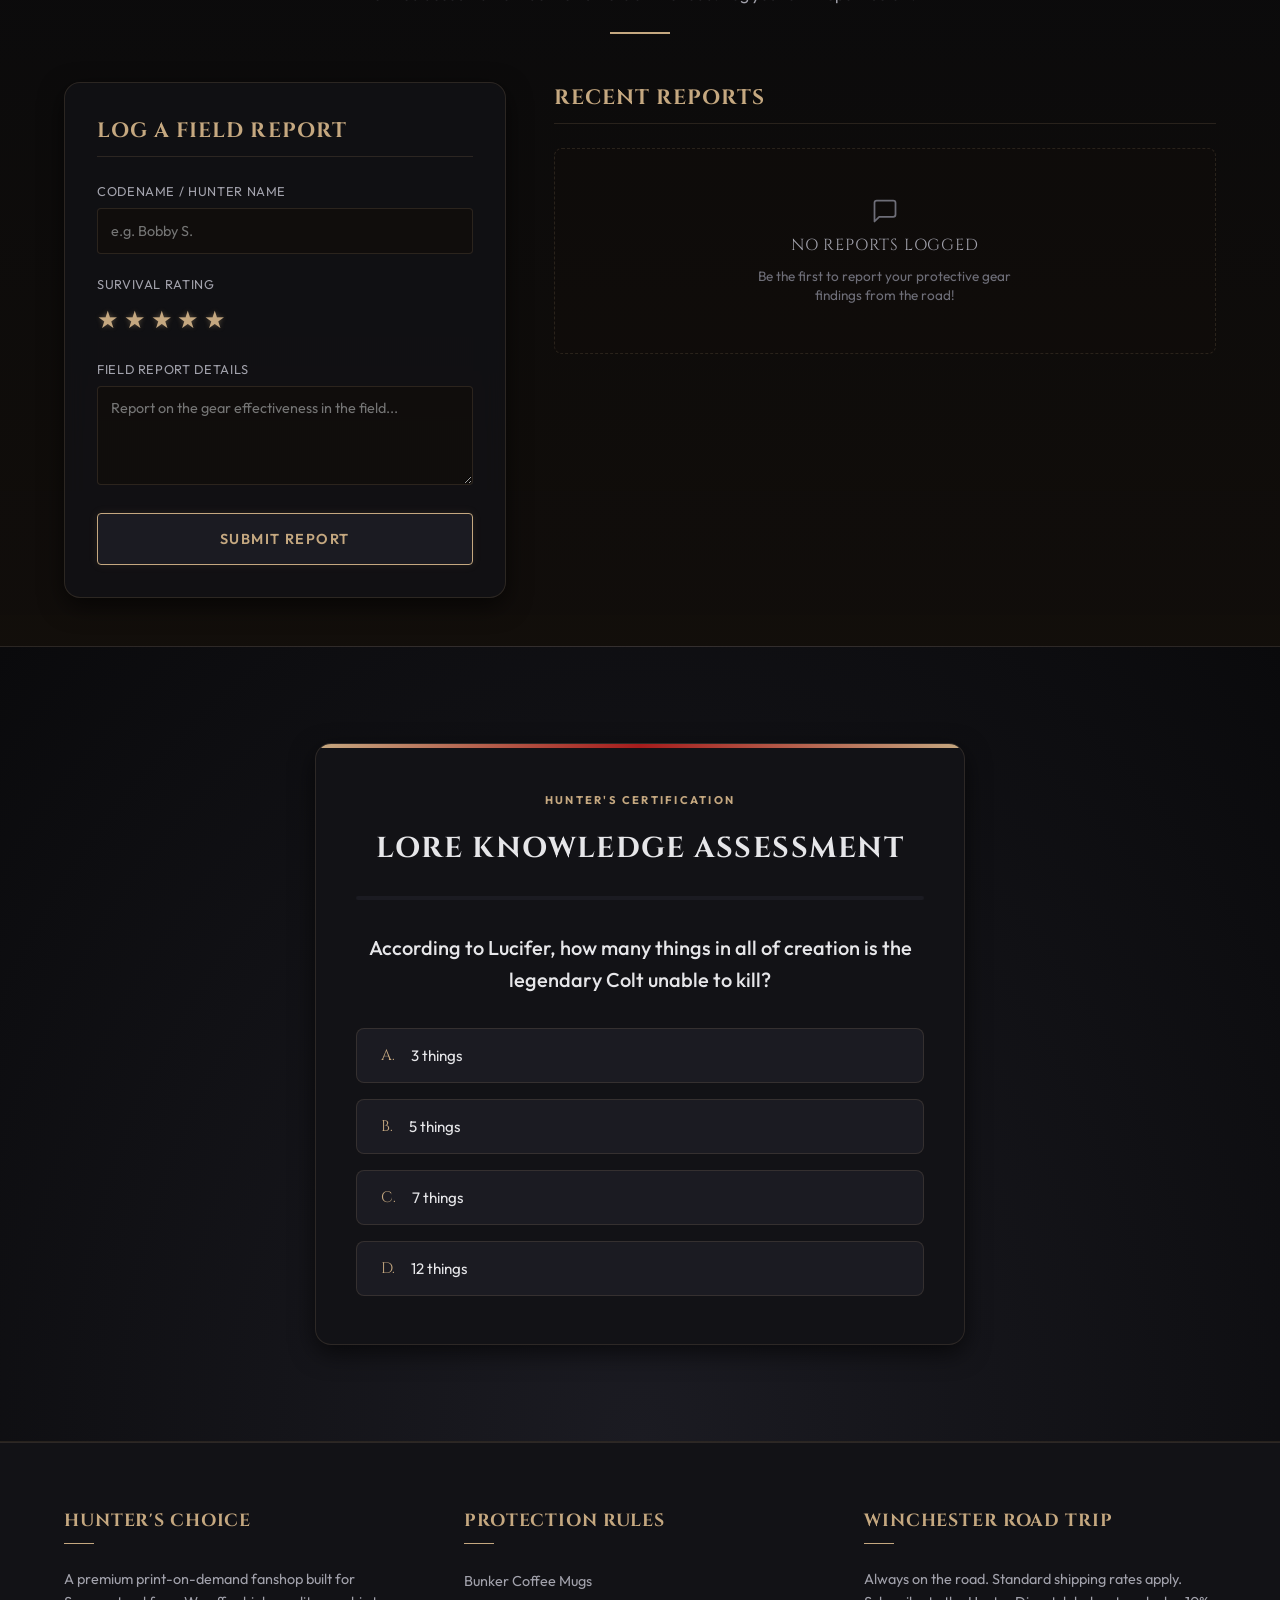
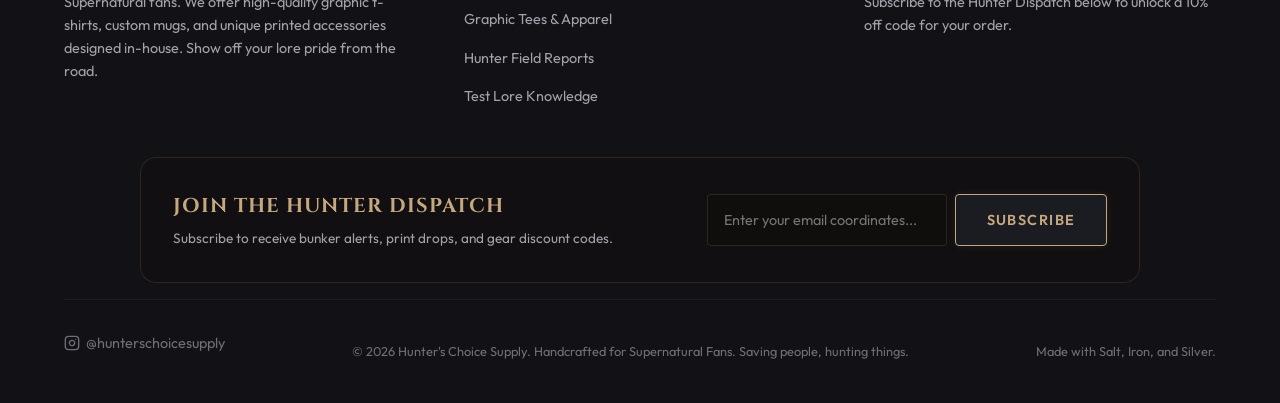
==== commit c9ec7100: "Elevate z-index and state checks for Team Free Will bundle customizer modal" ====
--- a/index.html
+++ b/index.html
@@ -130,7 +130,7 @@
         </div>
 
         <!-- Bundle 3 -->
-        <div class="bundle-card" onclick="window.openBundleCustomizer('completionist-set')" data-bundle-id="completionist-set" style="cursor: pointer;">
+        <div class="bundle-card" onclick="window.openBundleCustomizer('completionist-set')" data-bundle-id="completionist-set" style="cursor: pointer; position: relative; z-index: 50 !important;">
           <span class="bundle-badge">Ultimate Value • Save $6.99</span>
           <div class="bundle-icon">
             <svg viewBox="0 0 100 100" class="bundle-svg"><path d="M 50 15 L 80 40 L 70 85 L 30 85 L 20 40 Z" fill="none" stroke="var(--accent-gold)" stroke-width="2"/><circle cx="50" cy="50" r="15" fill="none" stroke="var(--accent-gold)" stroke-width="1.5"/></svg>
@@ -141,7 +141,7 @@
             <span class="original-price">$51.98</span>
             <span class="bundle-price">$44.99</span>
           </div>
-          <button type="button" class="gold-btn bundle-open-btn" onclick="window.openBundleCustomizer('completionist-set')" data-bundle-id="completionist-set" style="width: 100%; justify-content: center; margin-top: 1rem;">
+          <button type="button" class="gold-btn bundle-open-btn" onclick="window.openBundleCustomizer('completionist-set')" data-bundle-id="completionist-set" style="width: 100%; justify-content: center; margin-top: 1rem; position: relative; z-index: 55 !important;">
             Customize & Add Bundle
           </button>
         </div>
--- a/styles.css
+++ b/styles.css
@@ -368,7 +368,7 @@
   max-width: 1400px;
   margin: 0 auto;
   position: relative !important;
-  z-index: 100 !important;
+  z-index: 5 !important;
   isolation: isolate;
 }
 
@@ -885,62 +885,59 @@
   gap: 1.5rem;
 }
 
-/* Modern Native Popovers (Dropdown Cart Menu) */
+/* Modern Native Popover Dropdown Cart (Anchored Under Top-Right Cart Icon) */
 #cart-drawer {
-  position: fixed;
-  top: 75px; /* Positioned just below the header */
-  right: 5%; /* Aligned with the cart button in the header */
-  width: 420px;
-  max-width: 90vw;
-  max-height: 75vh;
-  margin: 0;
-  border: 1px solid var(--border-color);
-  border-radius: var(--radius-md);
-  background: var(--bg-secondary);
-  box-shadow: var(--box-shadow-lg);
-  padding: 1.5rem;
-  display: flex;
-  flex-direction: column;
-  color: var(--text-primary);
+  position: fixed !important;
+  top: 72px !important;
+  right: 5% !important;
+  left: auto !important;
+  width: 420px !important;
+  max-width: 92vw !important;
+  max-height: 80vh !important;
+  margin: 0 !important;
+  border: 1px solid var(--border-color) !important;
+  border-radius: var(--radius-md) !important;
+  background: var(--bg-secondary) !important;
+  box-shadow: 0 15px 40px rgba(0, 0, 0, 0.85), 0 0 25px var(--accent-gold-glow) !important;
+  padding: 1.5rem !important;
+  display: flex !important;
+  flex-direction: column !important;
+  color: var(--text-primary) !important;
+  z-index: 99999 !important;
   
-  /* Modern Web Transition: Fade & Slide Down */
-  transform: translateY(-20px);
-  opacity: 0;
-  transition: 
-    transform var(--transition-speed) ease, 
-    opacity var(--transition-speed) ease,
-    overlay var(--transition-speed) allow-discrete, 
-    display var(--transition-speed) allow-discrete;
+  /* Smooth Dropdown Transition: Expands from Top-Right Cart Icon */
+  transform: translateY(-12px) scale(0.97) !important;
+  opacity: 0 !important;
+  transform-origin: top right !important;
+  transition: transform 0.25s cubic-bezier(0.25, 1, 0.5, 1), opacity 0.25s ease !important;
 }
 
 #cart-drawer:is(:popover-open, .\:popover-open, .open) {
   display: flex !important;
-  flex-direction: column;
-  transform: translateY(0);
-  opacity: 1;
-  pointer-events: auto;
-  z-index: 1000;
+  flex-direction: column !important;
+  transform: translateY(0) scale(1) !important;
+  opacity: 1 !important;
+  pointer-events: auto !important;
+  z-index: 99999 !important;
 }
 
 @starting-style {
   #cart-drawer:is(:popover-open, .\:popover-open, .open) {
-    transform: translateY(-20px);
-    opacity: 0;
+    transform: translateY(-12px) scale(0.97) !important;
+    opacity: 0 !important;
   }
 }
 
-/* Backdrop for popover: transparent so click-outside works but page isn't darkened */
+/* Backdrop for popover dropdown */
 #cart-drawer::backdrop {
-  background-color: transparent;
+  background-color: rgba(0, 0, 0, 0.45) !important;
+  backdrop-filter: blur(2px) !important;
   opacity: 0;
-  transition: 
-    opacity var(--transition-speed) ease, 
-    overlay var(--transition-speed) allow-discrete, 
-    display var(--transition-speed) allow-discrete;
+  transition: opacity 0.25s ease;
 }
 
 #cart-drawer:is(:popover-open, .\:popover-open)::backdrop {
-  opacity: 1;
+  opacity: 1 !important;
 }
 
 @starting-style {
@@ -2247,6 +2244,9 @@
   padding: 3rem 5%;
   background: radial-gradient(circle at center, rgba(30, 24, 18, 0.6) 0%, var(--bg-primary) 100%);
   border-bottom: 1px solid var(--border-color);
+  position: relative !important;
+  z-index: 10 !important;
+  isolation: isolate;
 }
 
 .bundles-grid {
@@ -2258,6 +2258,8 @@
   max-width: 1100px;
   margin-left: auto;
   margin-right: auto;
+  position: relative !important;
+  z-index: 15 !important;
 }
 
 .bundle-card {
@@ -2265,8 +2267,8 @@
   border: 1px solid var(--border-color);
   border-radius: var(--radius-lg);
   padding: 1.8rem 1.25rem 1.5rem 1.25rem;
-  position: relative;
-  z-index: 1;
+  position: relative !important;
+  z-index: 20 !important;
   display: flex;
   flex-direction: column;
   align-items: center;
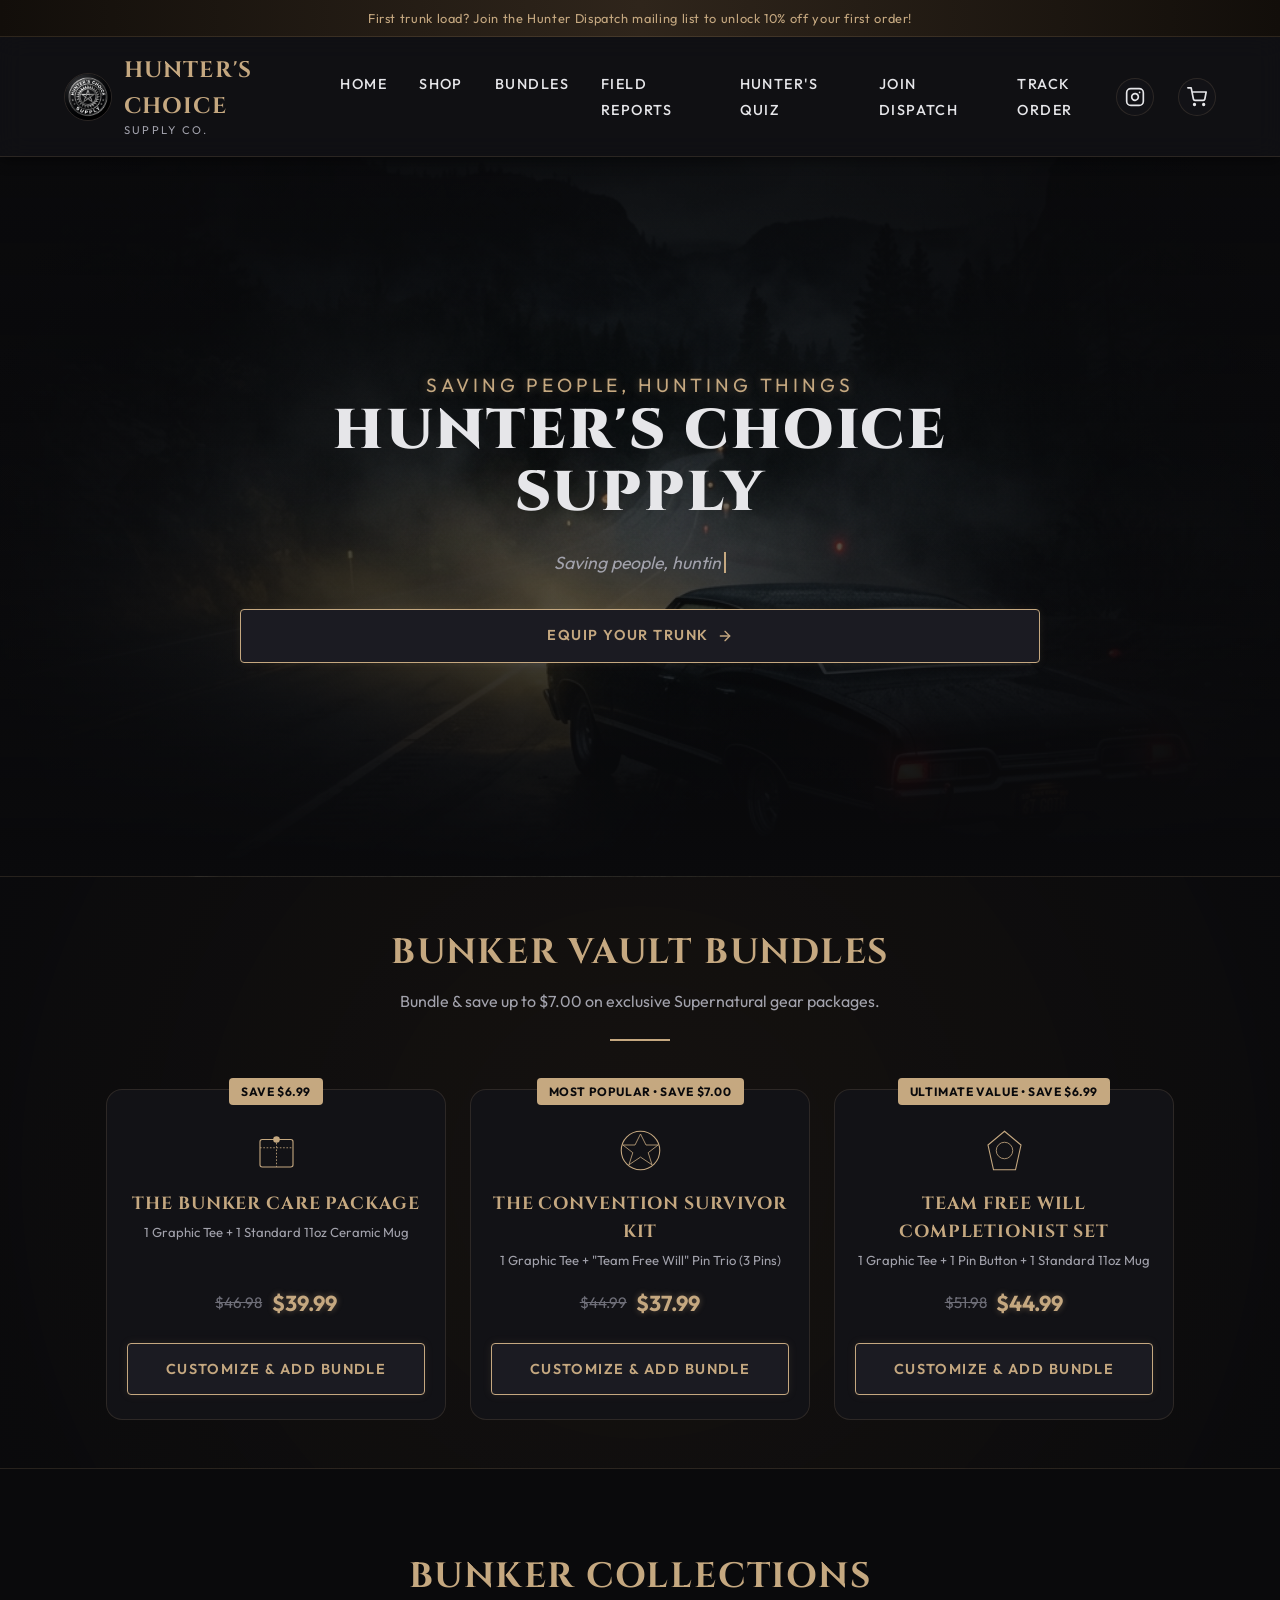
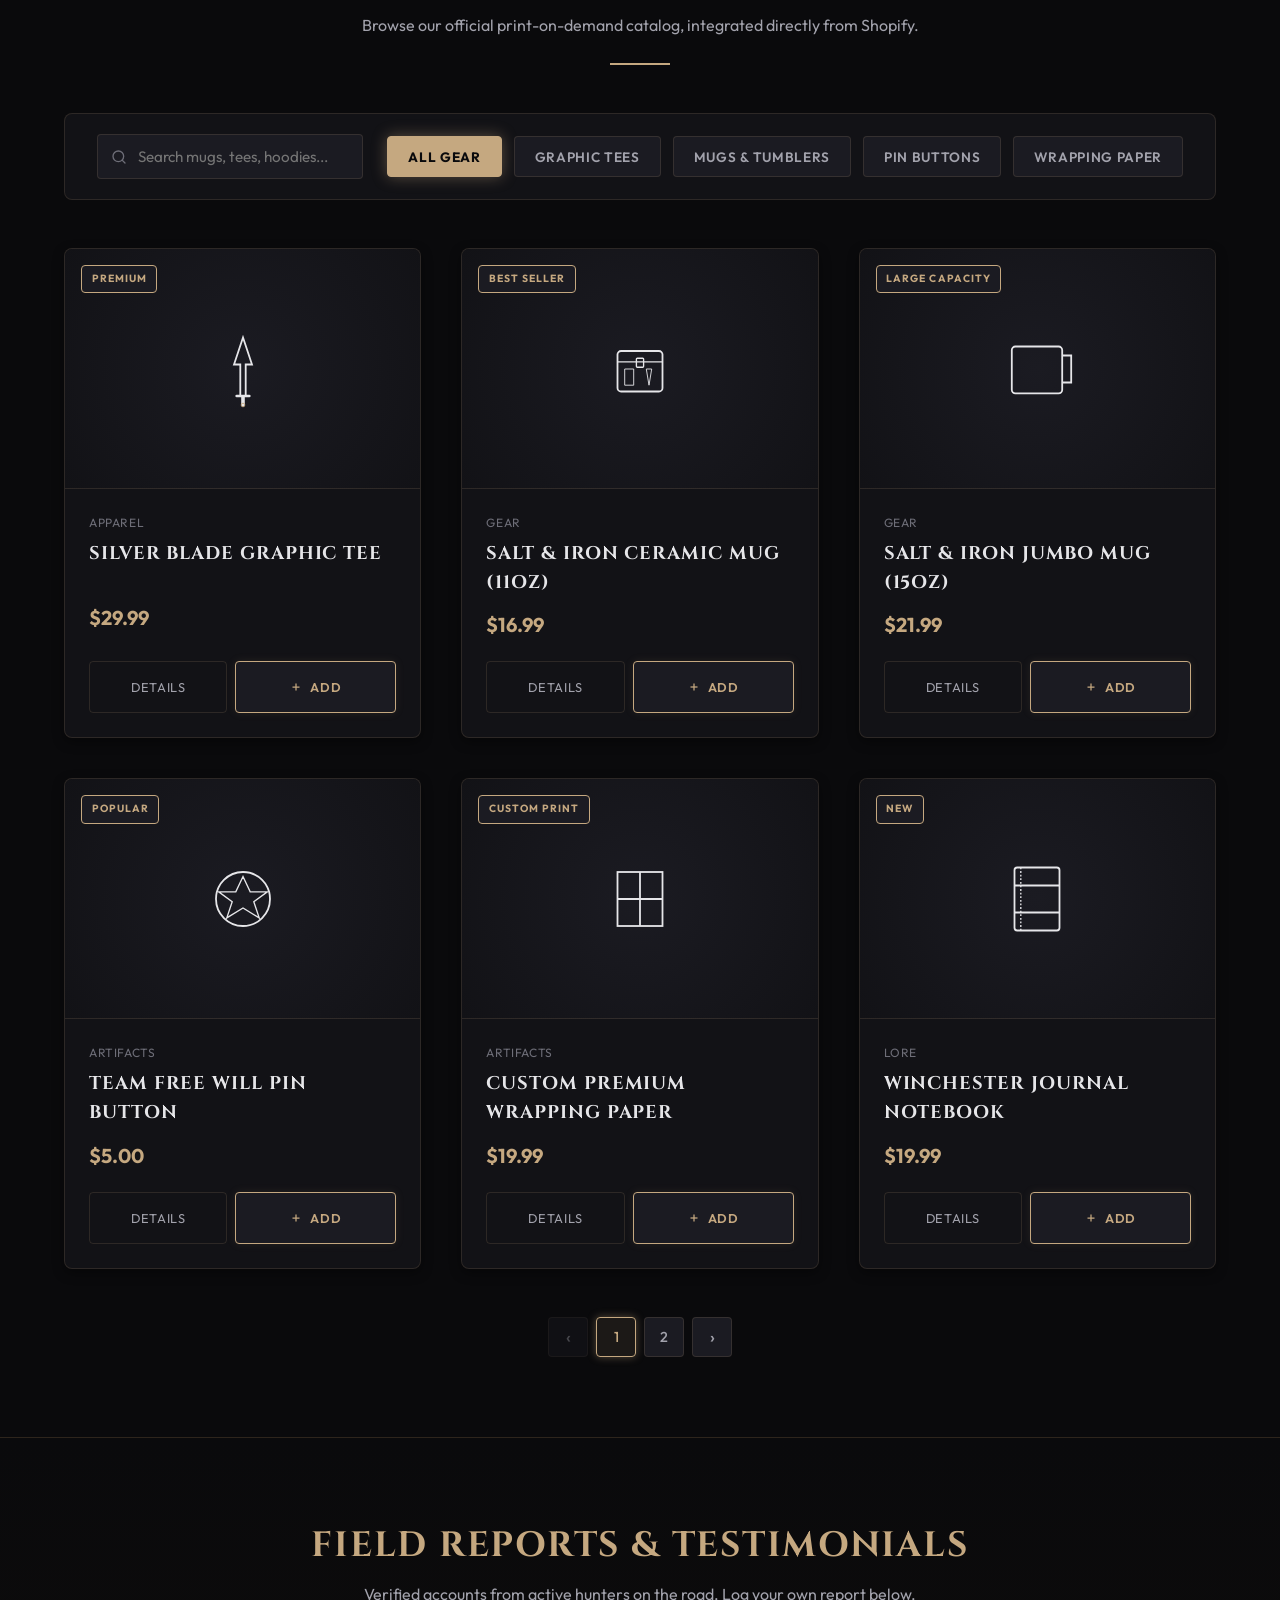
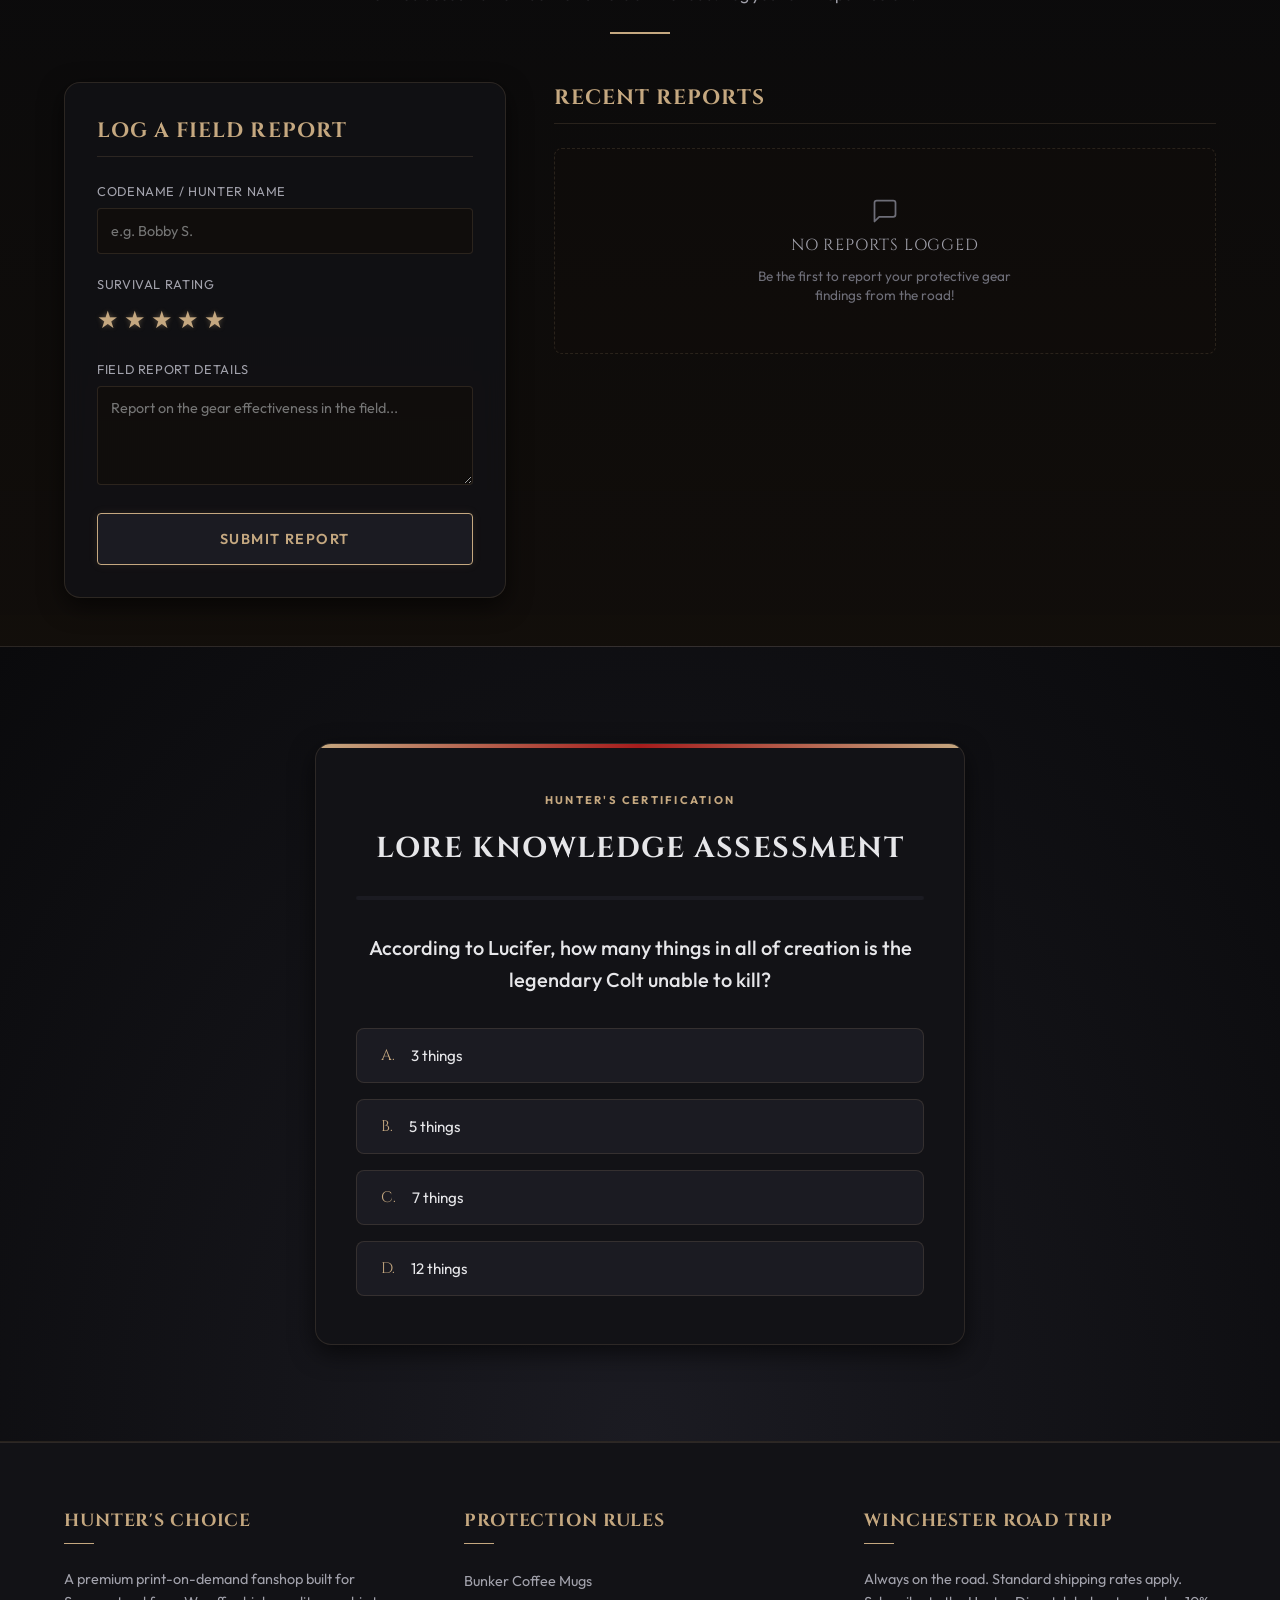
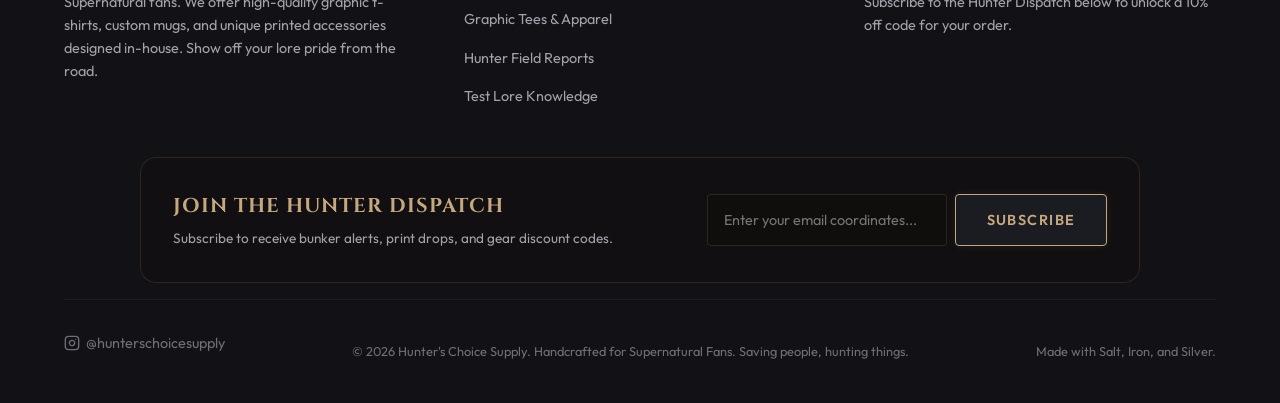
==== commit e6d0948d: "Push all latest UI, bundle, and lore updates" ====
--- a/index.html
+++ b/index.html
@@ -130,7 +130,7 @@
         </div>
 
         <!-- Bundle 3 -->
-        <div class="bundle-card" onclick="window.openBundleCustomizer('completionist-set')" data-bundle-id="completionist-set" style="cursor: pointer; position: relative; z-index: 50 !important;">
+        <div class="bundle-card" onclick="window.openBundleCustomizer('completionist-set')" data-bundle-id="completionist-set" style="cursor: pointer;">
           <span class="bundle-badge">Ultimate Value • Save $6.99</span>
           <div class="bundle-icon">
             <svg viewBox="0 0 100 100" class="bundle-svg"><path d="M 50 15 L 80 40 L 70 85 L 30 85 L 20 40 Z" fill="none" stroke="var(--accent-gold)" stroke-width="2"/><circle cx="50" cy="50" r="15" fill="none" stroke="var(--accent-gold)" stroke-width="1.5"/></svg>
@@ -141,7 +141,7 @@
             <span class="original-price">$51.98</span>
             <span class="bundle-price">$44.99</span>
           </div>
-          <button type="button" class="gold-btn bundle-open-btn" onclick="window.openBundleCustomizer('completionist-set')" data-bundle-id="completionist-set" style="width: 100%; justify-content: center; margin-top: 1rem; position: relative; z-index: 55 !important;">
+          <button type="button" class="gold-btn bundle-open-btn" onclick="window.openBundleCustomizer('completionist-set')" data-bundle-id="completionist-set" style="width: 100%; justify-content: center; margin-top: 1rem;">
             Customize & Add Bundle
           </button>
         </div>
--- a/styles.css
+++ b/styles.css
@@ -368,7 +368,7 @@
   max-width: 1400px;
   margin: 0 auto;
   position: relative !important;
-  z-index: 5 !important;
+  z-index: 100 !important;
   isolation: isolate;
 }
 
@@ -885,59 +885,62 @@
   gap: 1.5rem;
 }
 
-/* Modern Native Popover Dropdown Cart (Anchored Under Top-Right Cart Icon) */
+/* Modern Native Popovers (Dropdown Cart Menu) */
 #cart-drawer {
-  position: fixed !important;
-  top: 72px !important;
-  right: 5% !important;
-  left: auto !important;
-  width: 420px !important;
-  max-width: 92vw !important;
-  max-height: 80vh !important;
-  margin: 0 !important;
-  border: 1px solid var(--border-color) !important;
-  border-radius: var(--radius-md) !important;
-  background: var(--bg-secondary) !important;
-  box-shadow: 0 15px 40px rgba(0, 0, 0, 0.85), 0 0 25px var(--accent-gold-glow) !important;
-  padding: 1.5rem !important;
-  display: flex !important;
-  flex-direction: column !important;
-  color: var(--text-primary) !important;
-  z-index: 99999 !important;
+  position: fixed;
+  top: 75px; /* Positioned just below the header */
+  right: 5%; /* Aligned with the cart button in the header */
+  width: 420px;
+  max-width: 90vw;
+  max-height: 75vh;
+  margin: 0;
+  border: 1px solid var(--border-color);
+  border-radius: var(--radius-md);
+  background: var(--bg-secondary);
+  box-shadow: var(--box-shadow-lg);
+  padding: 1.5rem;
+  display: flex;
+  flex-direction: column;
+  color: var(--text-primary);
   
-  /* Smooth Dropdown Transition: Expands from Top-Right Cart Icon */
-  transform: translateY(-12px) scale(0.97) !important;
-  opacity: 0 !important;
-  transform-origin: top right !important;
-  transition: transform 0.25s cubic-bezier(0.25, 1, 0.5, 1), opacity 0.25s ease !important;
+  /* Modern Web Transition: Fade & Slide Down */
+  transform: translateY(-20px);
+  opacity: 0;
+  transition: 
+    transform var(--transition-speed) ease, 
+    opacity var(--transition-speed) ease,
+    overlay var(--transition-speed) allow-discrete, 
+    display var(--transition-speed) allow-discrete;
 }
 
 #cart-drawer:is(:popover-open, .\:popover-open, .open) {
   display: flex !important;
-  flex-direction: column !important;
-  transform: translateY(0) scale(1) !important;
-  opacity: 1 !important;
-  pointer-events: auto !important;
-  z-index: 99999 !important;
+  flex-direction: column;
+  transform: translateY(0);
+  opacity: 1;
+  pointer-events: auto;
+  z-index: 1000;
 }
 
 @starting-style {
   #cart-drawer:is(:popover-open, .\:popover-open, .open) {
-    transform: translateY(-12px) scale(0.97) !important;
-    opacity: 0 !important;
+    transform: translateY(-20px);
+    opacity: 0;
   }
 }
 
-/* Backdrop for popover dropdown */
+/* Backdrop for popover: transparent so click-outside works but page isn't darkened */
 #cart-drawer::backdrop {
-  background-color: rgba(0, 0, 0, 0.45) !important;
-  backdrop-filter: blur(2px) !important;
+  background-color: transparent;
   opacity: 0;
-  transition: opacity 0.25s ease;
+  transition: 
+    opacity var(--transition-speed) ease, 
+    overlay var(--transition-speed) allow-discrete, 
+    display var(--transition-speed) allow-discrete;
 }
 
 #cart-drawer:is(:popover-open, .\:popover-open)::backdrop {
-  opacity: 1 !important;
+  opacity: 1;
 }
 
 @starting-style {
@@ -2244,9 +2247,6 @@
   padding: 3rem 5%;
   background: radial-gradient(circle at center, rgba(30, 24, 18, 0.6) 0%, var(--bg-primary) 100%);
   border-bottom: 1px solid var(--border-color);
-  position: relative !important;
-  z-index: 10 !important;
-  isolation: isolate;
 }
 
 .bundles-grid {
@@ -2258,8 +2258,6 @@
   max-width: 1100px;
   margin-left: auto;
   margin-right: auto;
-  position: relative !important;
-  z-index: 15 !important;
 }
 
 .bundle-card {
@@ -2267,8 +2265,8 @@
   border: 1px solid var(--border-color);
   border-radius: var(--radius-lg);
   padding: 1.8rem 1.25rem 1.5rem 1.25rem;
-  position: relative !important;
-  z-index: 20 !important;
+  position: relative;
+  z-index: 1;
   display: flex;
   flex-direction: column;
   align-items: center;
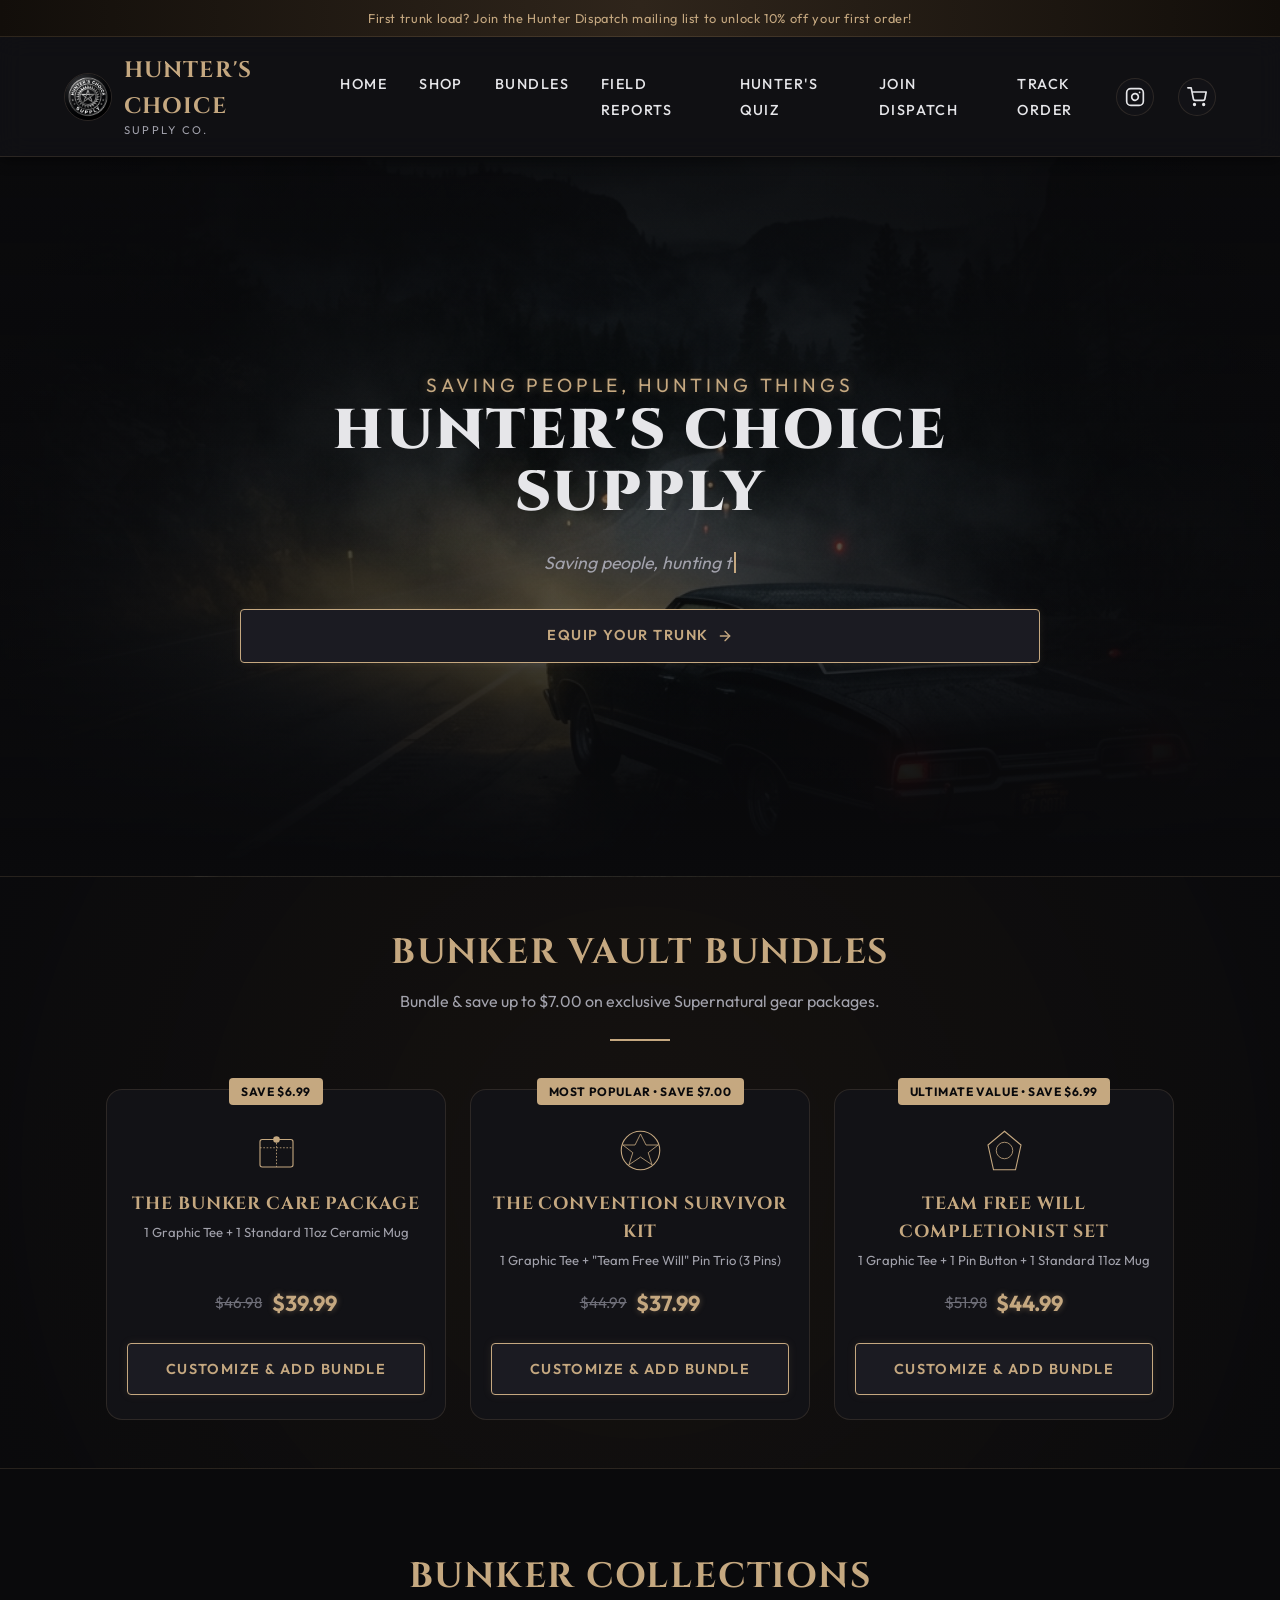
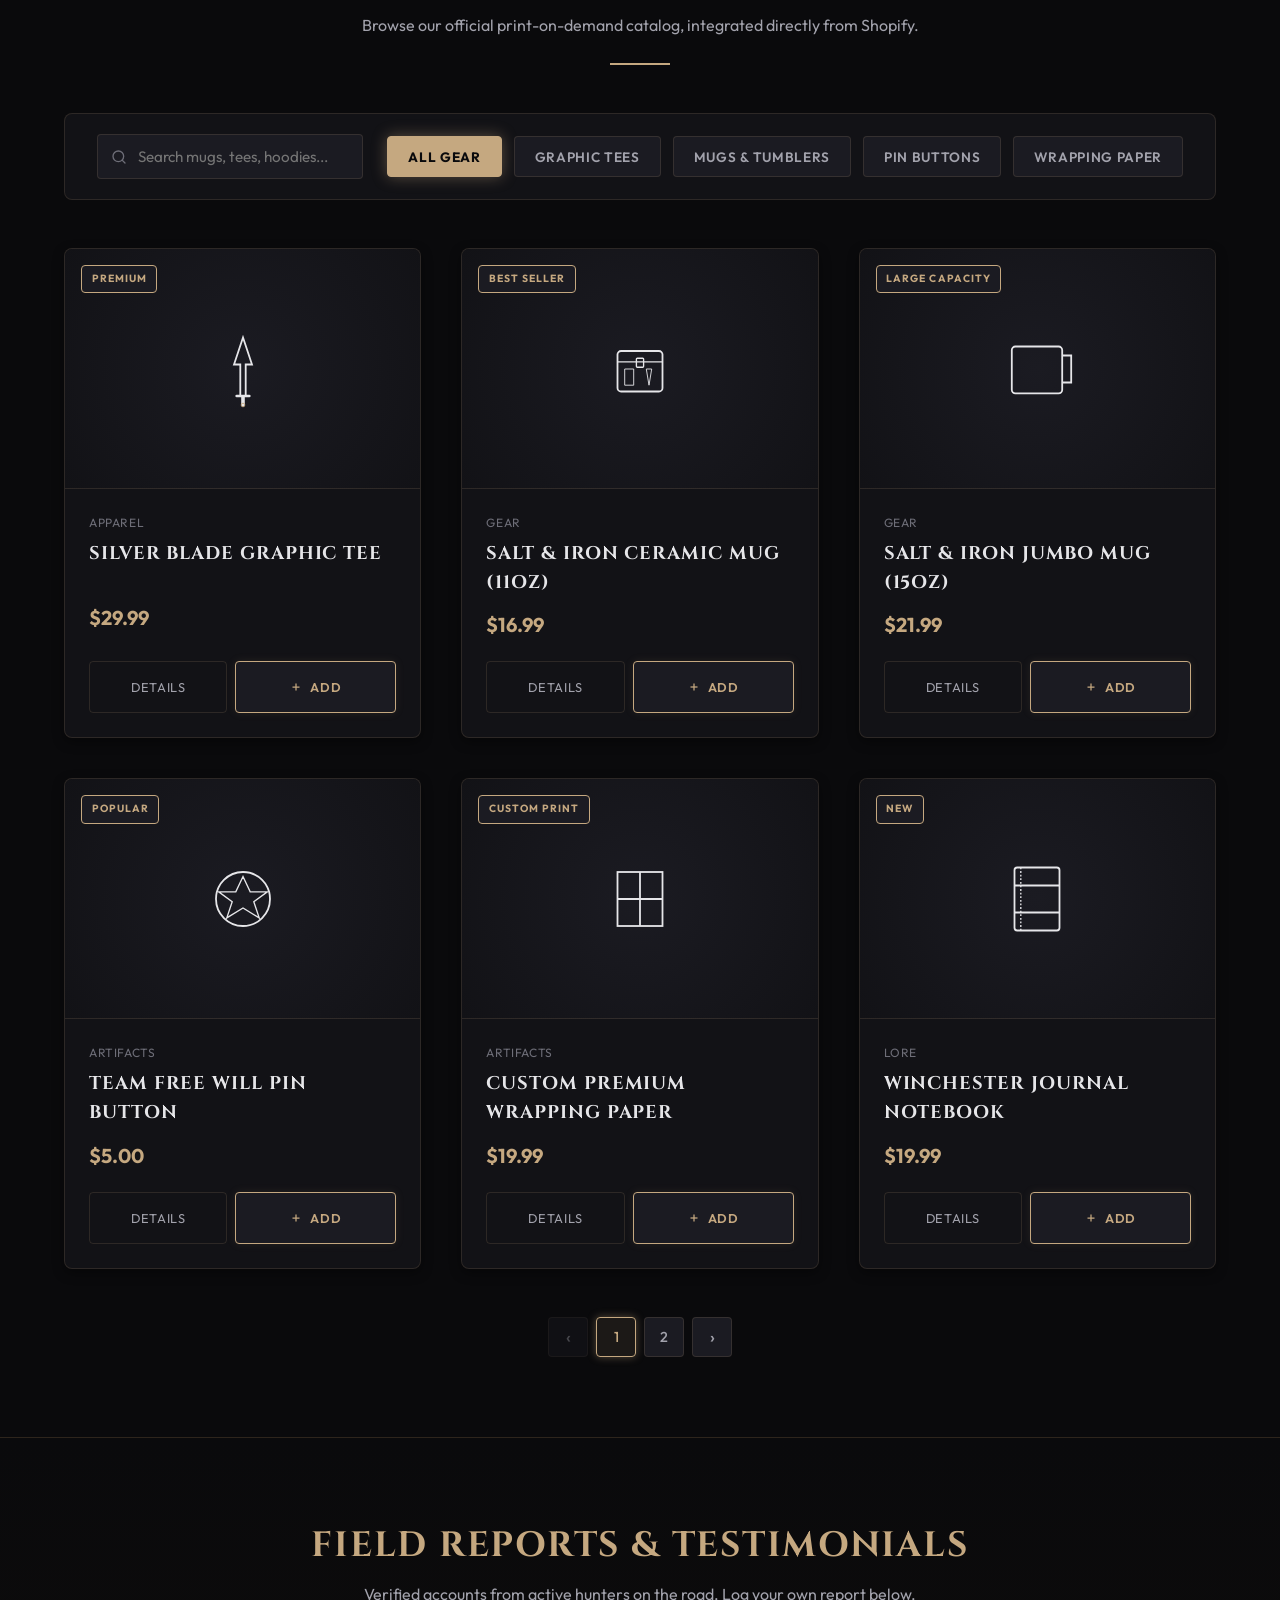
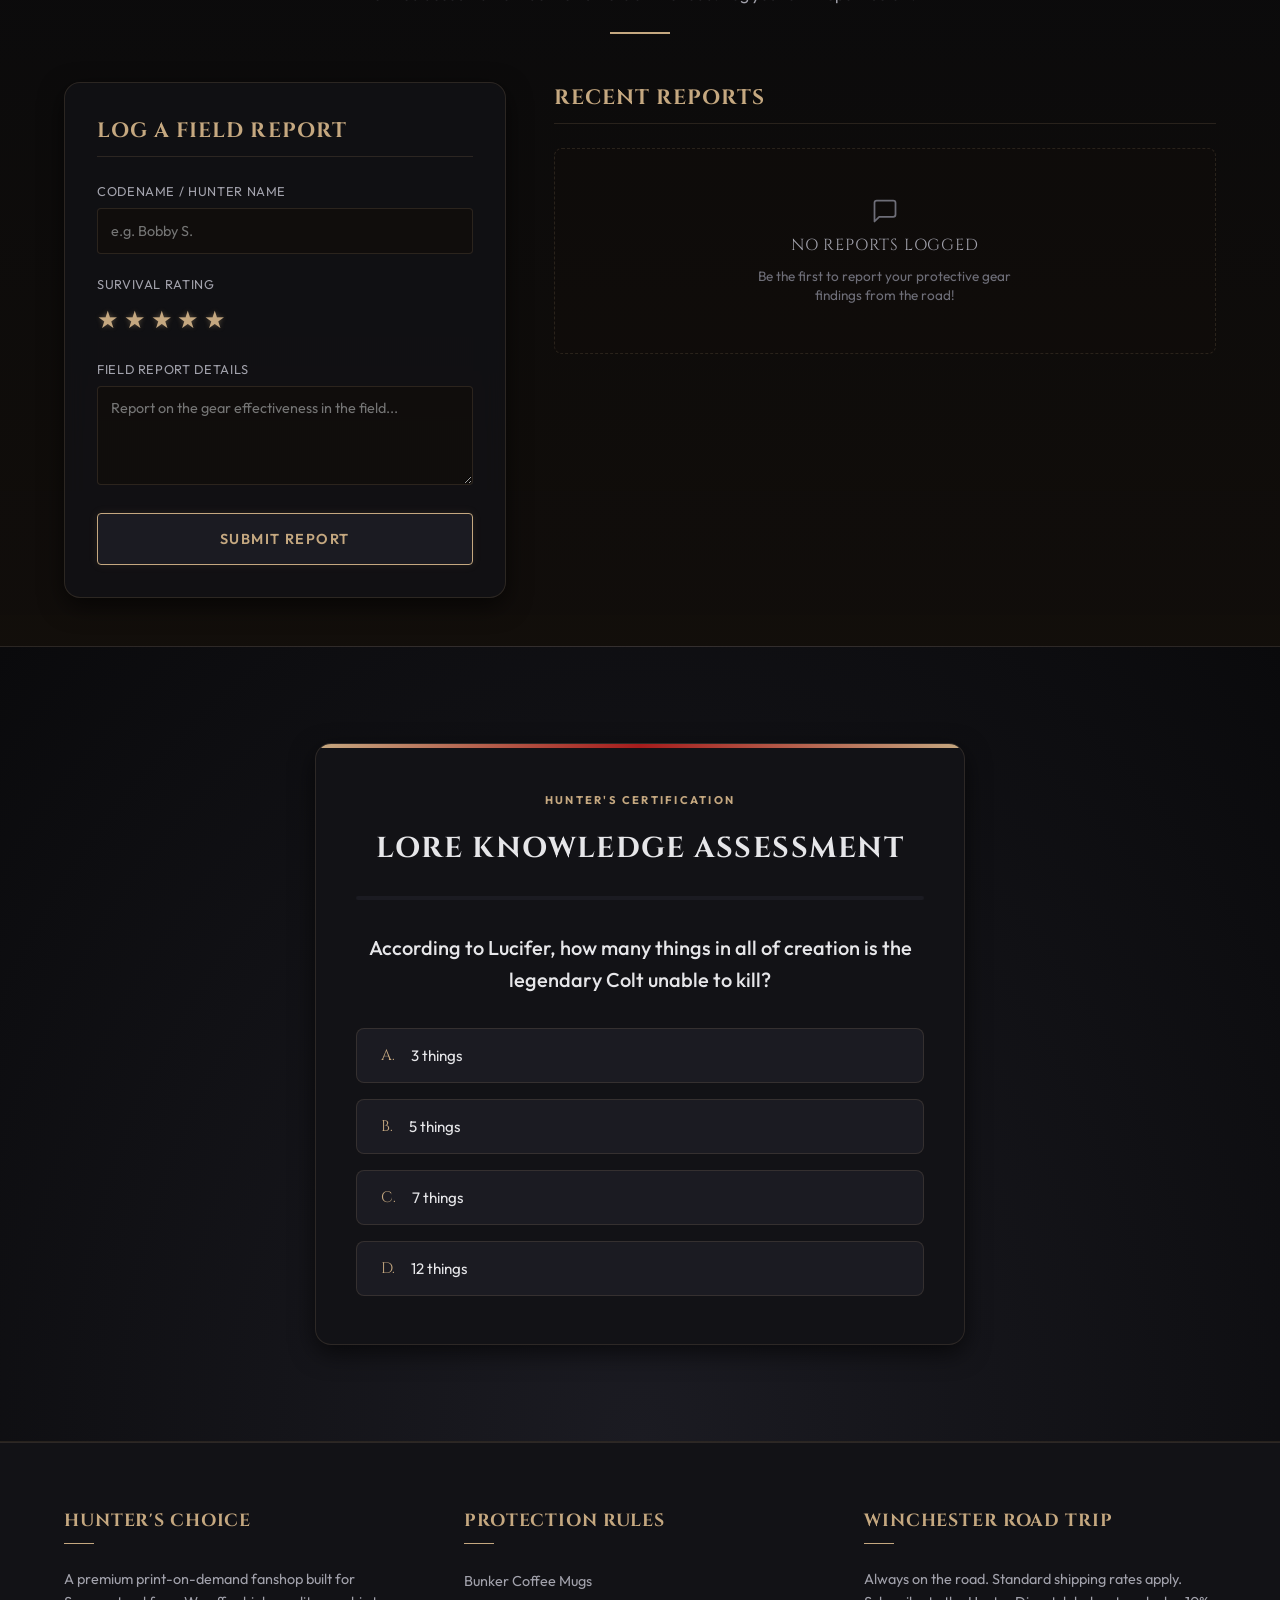
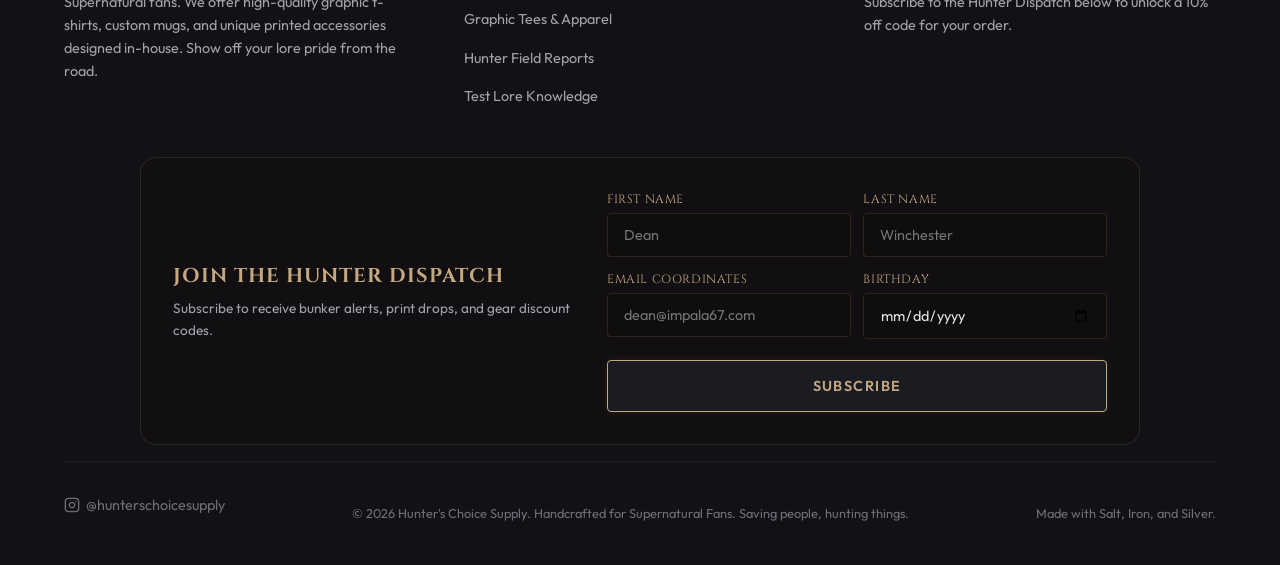
==== commit 272a3c2b: "Add first name, last name, and birthday fields to footer and popup newsletter signups" ====
--- a/index.html
+++ b/index.html
@@ -267,8 +267,27 @@
         <p>Subscribe to receive bunker alerts, print drops, and gear discount codes.</p>
       </div>
       <form id="newsletter-form" class="newsletter-form">
-        <input type="email" id="newsletter-email" placeholder="Enter your email coordinates..." required>
-        <button type="submit" class="gold-btn">Subscribe</button>
+        <div class="newsletter-form-row">
+          <div>
+            <label for="newsletter-first-name">First Name</label>
+            <input type="text" id="newsletter-first-name" placeholder="Dean" required>
+          </div>
+          <div>
+            <label for="newsletter-last-name">Last Name</label>
+            <input type="text" id="newsletter-last-name" placeholder="Winchester" required>
+          </div>
+        </div>
+        <div class="newsletter-form-row">
+          <div>
+            <label for="newsletter-email">Email Coordinates</label>
+            <input type="email" id="newsletter-email" placeholder="dean@impala67.com" required>
+          </div>
+          <div>
+            <label for="newsletter-birthday">Birthday</label>
+            <input type="date" id="newsletter-birthday" required>
+          </div>
+        </div>
+        <button type="submit" class="gold-btn" style="width: 100%; justify-content: center; margin-top: 0.5rem;">Subscribe</button>
       </form>
     </div>
     <div id="newsletter-feedback" class="newsletter-feedback"></div>
@@ -348,7 +367,26 @@
       <h3>Join the Hunter Dispatch</h3>
       <p>Subscribe to secure premium bunker alerts, print drops, and a <strong>10% discount coordinates code</strong> instantly!</p>
       <form id="popup-newsletter-form" class="popup-newsletter-form">
-        <input type="email" id="popup-newsletter-email" placeholder="Enter your email coordinates..." required>
+        <div class="newsletter-form-row">
+          <div>
+            <label for="popup-newsletter-first-name">First Name</label>
+            <input type="text" id="popup-newsletter-first-name" placeholder="Sam" required>
+          </div>
+          <div>
+            <label for="popup-newsletter-last-name">Last Name</label>
+            <input type="text" id="popup-newsletter-last-name" placeholder="Winchester" required>
+          </div>
+        </div>
+        <div class="newsletter-form-row">
+          <div>
+            <label for="popup-newsletter-email">Email Coordinates</label>
+            <input type="email" id="popup-newsletter-email" placeholder="sam@stanford.edu" required>
+          </div>
+          <div>
+            <label for="popup-newsletter-birthday">Birthday</label>
+            <input type="date" id="popup-newsletter-birthday" required>
+          </div>
+        </div>
         <button type="submit" class="gold-btn" style="width: 100%; justify-content: center; margin-top: 0.75rem;">Secure Discount Code</button>
       </form>
       <div id="popup-newsletter-feedback" class="popup-newsletter-feedback"></div>
--- a/styles.css
+++ b/styles.css
@@ -1824,27 +1824,57 @@
 
 .newsletter-form {
   display: flex;
-  gap: 0.5rem;
+  flex-direction: column;
+  gap: 0.8rem;
   width: 100%;
-  max-width: 400px;
-}
-
-.newsletter-form input[type="email"] {
-  flex: 1;
+  max-width: 500px;
+  margin: 0 auto;
+}
+
+.newsletter-form-row {
+  display: grid;
+  grid-template-columns: 1fr 1fr;
+  gap: 0.8rem;
+  width: 100%;
+}
+
+@media (max-width: 480px) {
+  .newsletter-form-row {
+    grid-template-columns: 1fr;
+  }
+}
+
+.newsletter-form input,
+.popup-newsletter-form input {
+  width: 100%;
   padding: 0.75rem 1rem;
-  background: rgba(18, 14, 10, 0.6);
-  border: 1px solid var(--border-color);
-  border-radius: var(--radius-sm);
-  color: var(--text-primary);
+  background: rgba(18, 14, 10, 0.6) !important;
+  border: 1px solid var(--border-color) !important;
+  border-radius: var(--radius-sm) !important;
+  color: var(--text-primary) !important;
   font-size: 0.9rem;
   font-family: var(--font-body);
   transition: border-color 0.2s, box-shadow 0.2s;
-}
-
-.newsletter-form input[type="email"]:focus {
-  outline: none;
-  border-color: var(--accent-gold);
-  box-shadow: 0 0 8px var(--accent-gold-glow);
+  box-sizing: border-box;
+}
+
+.newsletter-form input:focus,
+.popup-newsletter-form input:focus {
+  outline: none !important;
+  border-color: var(--accent-gold) !important;
+  box-shadow: 0 0 8px var(--accent-gold-glow) !important;
+}
+
+.newsletter-form label,
+.popup-newsletter-form label {
+  font-family: var(--font-title);
+  color: var(--accent-gold);
+  font-size: 0.75rem;
+  text-transform: uppercase;
+  letter-spacing: 0.05em;
+  text-align: left;
+  display: block;
+  margin-bottom: 0.25rem;
 }
 
 .newsletter-feedback {
@@ -1960,23 +1990,7 @@
   margin-bottom: 1.5rem;
 }
 
-.popup-newsletter-form input[type="email"] {
-  width: 100%;
-  padding: 0.8rem 1rem;
-  background: rgba(18, 14, 10, 0.6);
-  border: 1px solid var(--border-color);
-  border-radius: var(--radius-sm);
-  color: var(--text-primary);
-  font-size: 0.95rem;
-  font-family: var(--font-body);
-  transition: border-color 0.2s, box-shadow 0.2s;
-}
-
-.popup-newsletter-form input[type="email"]:focus {
-  outline: none;
-  border-color: var(--accent-gold);
-  box-shadow: 0 0 8px var(--accent-gold-glow);
-}
+/* Unified inputs handled above */
 
 .popup-newsletter-feedback {
   margin-top: 1rem;
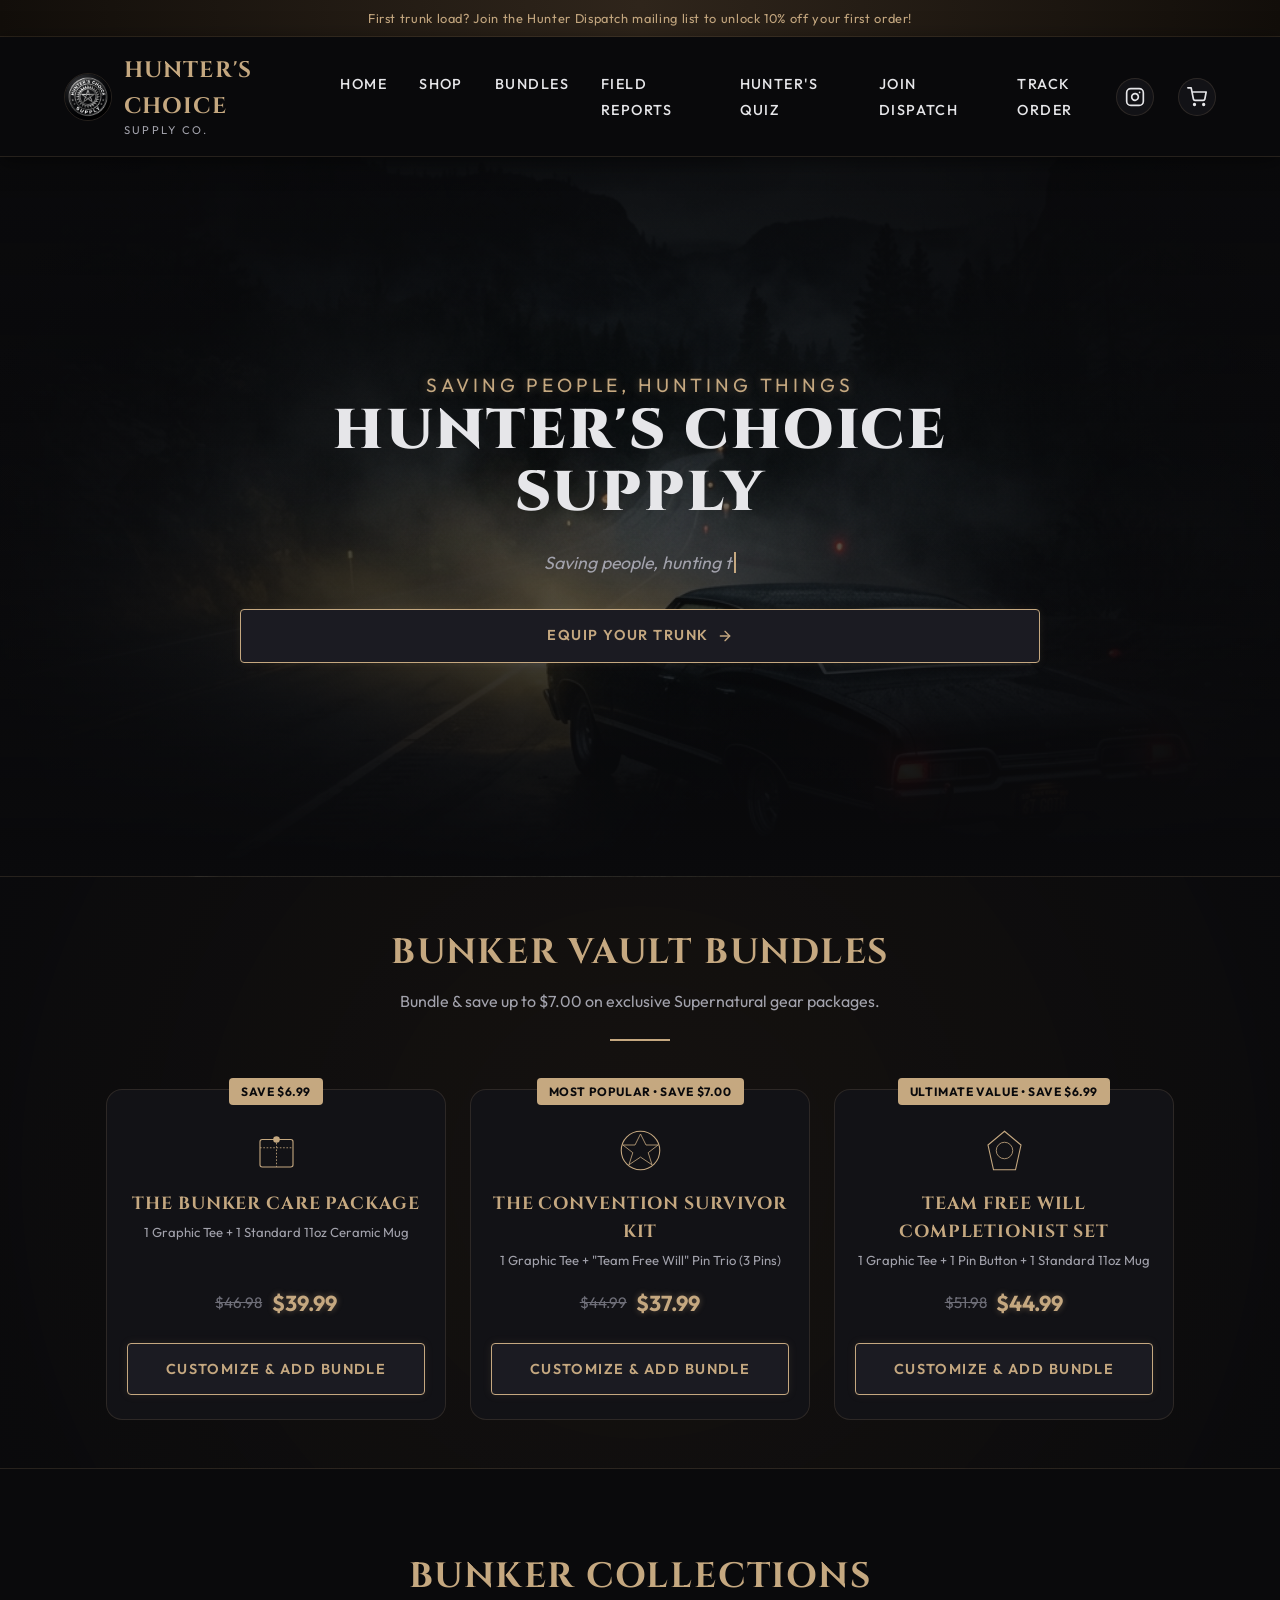
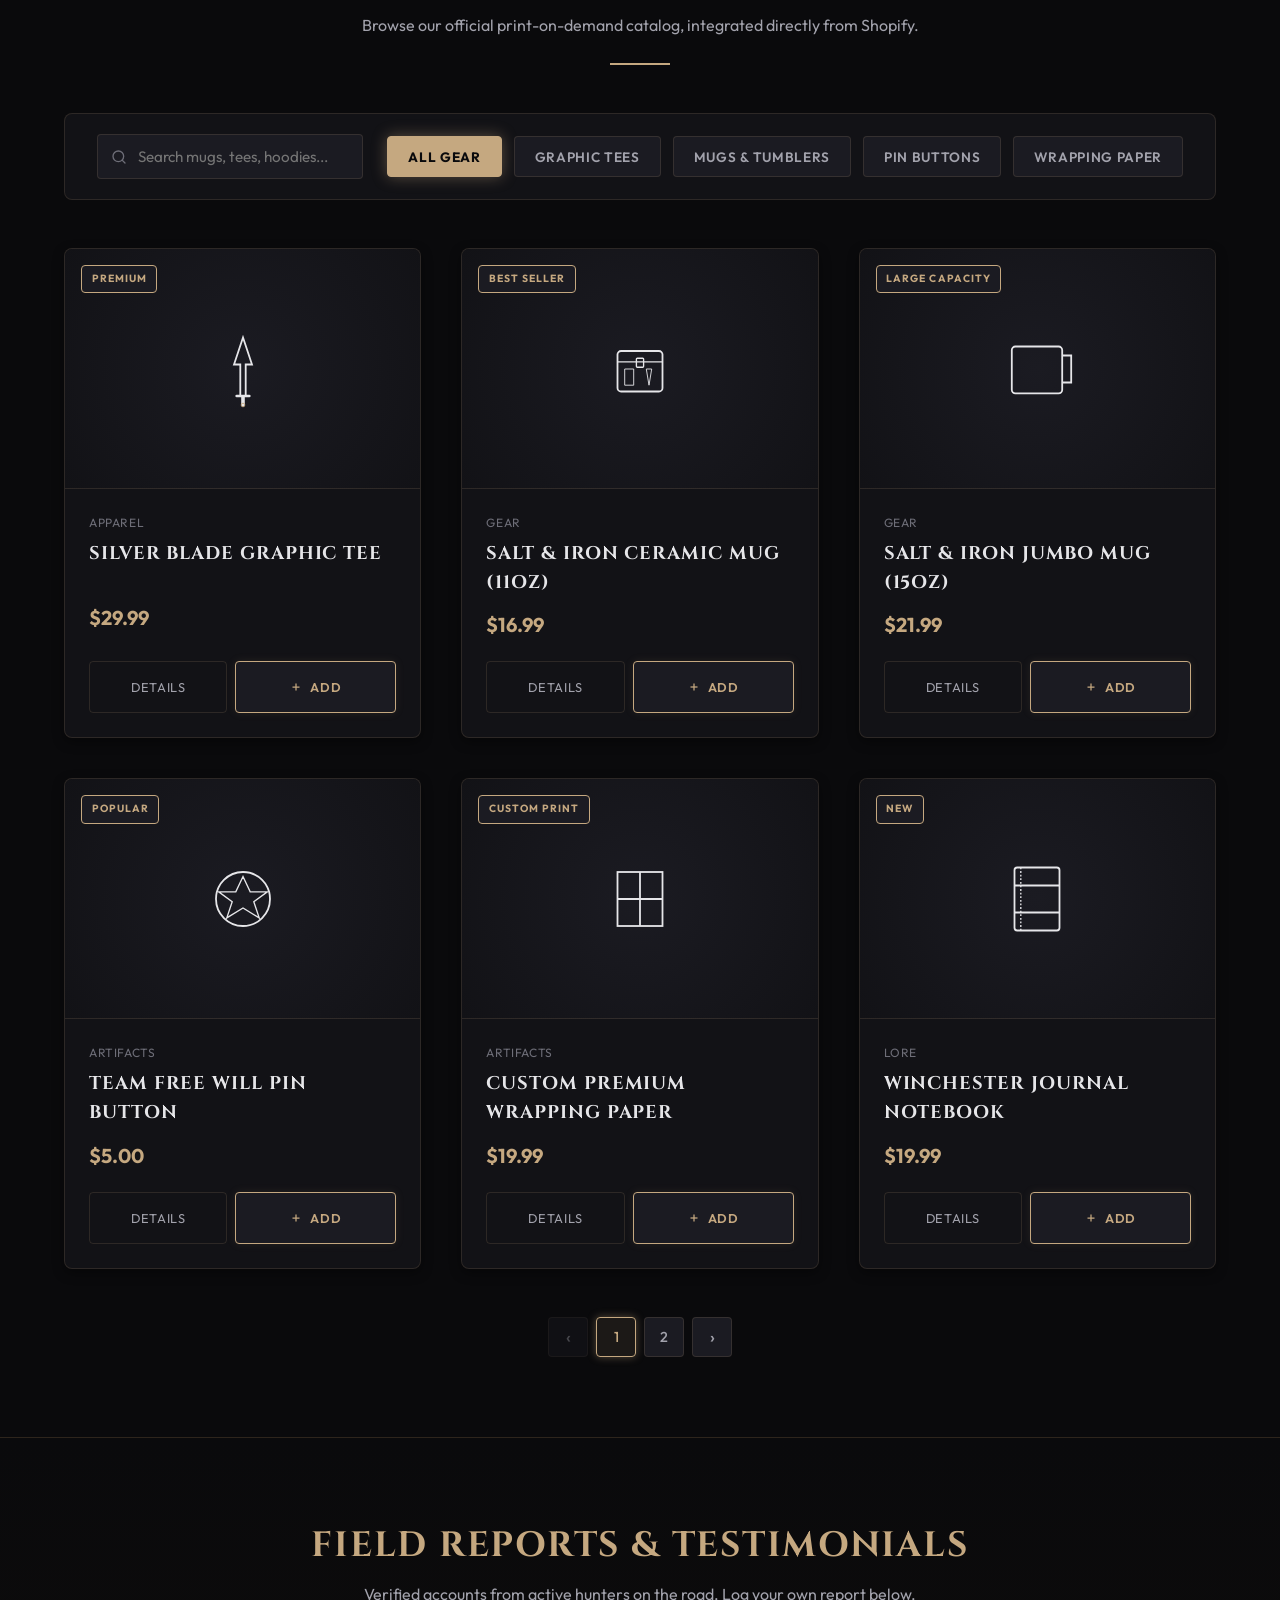
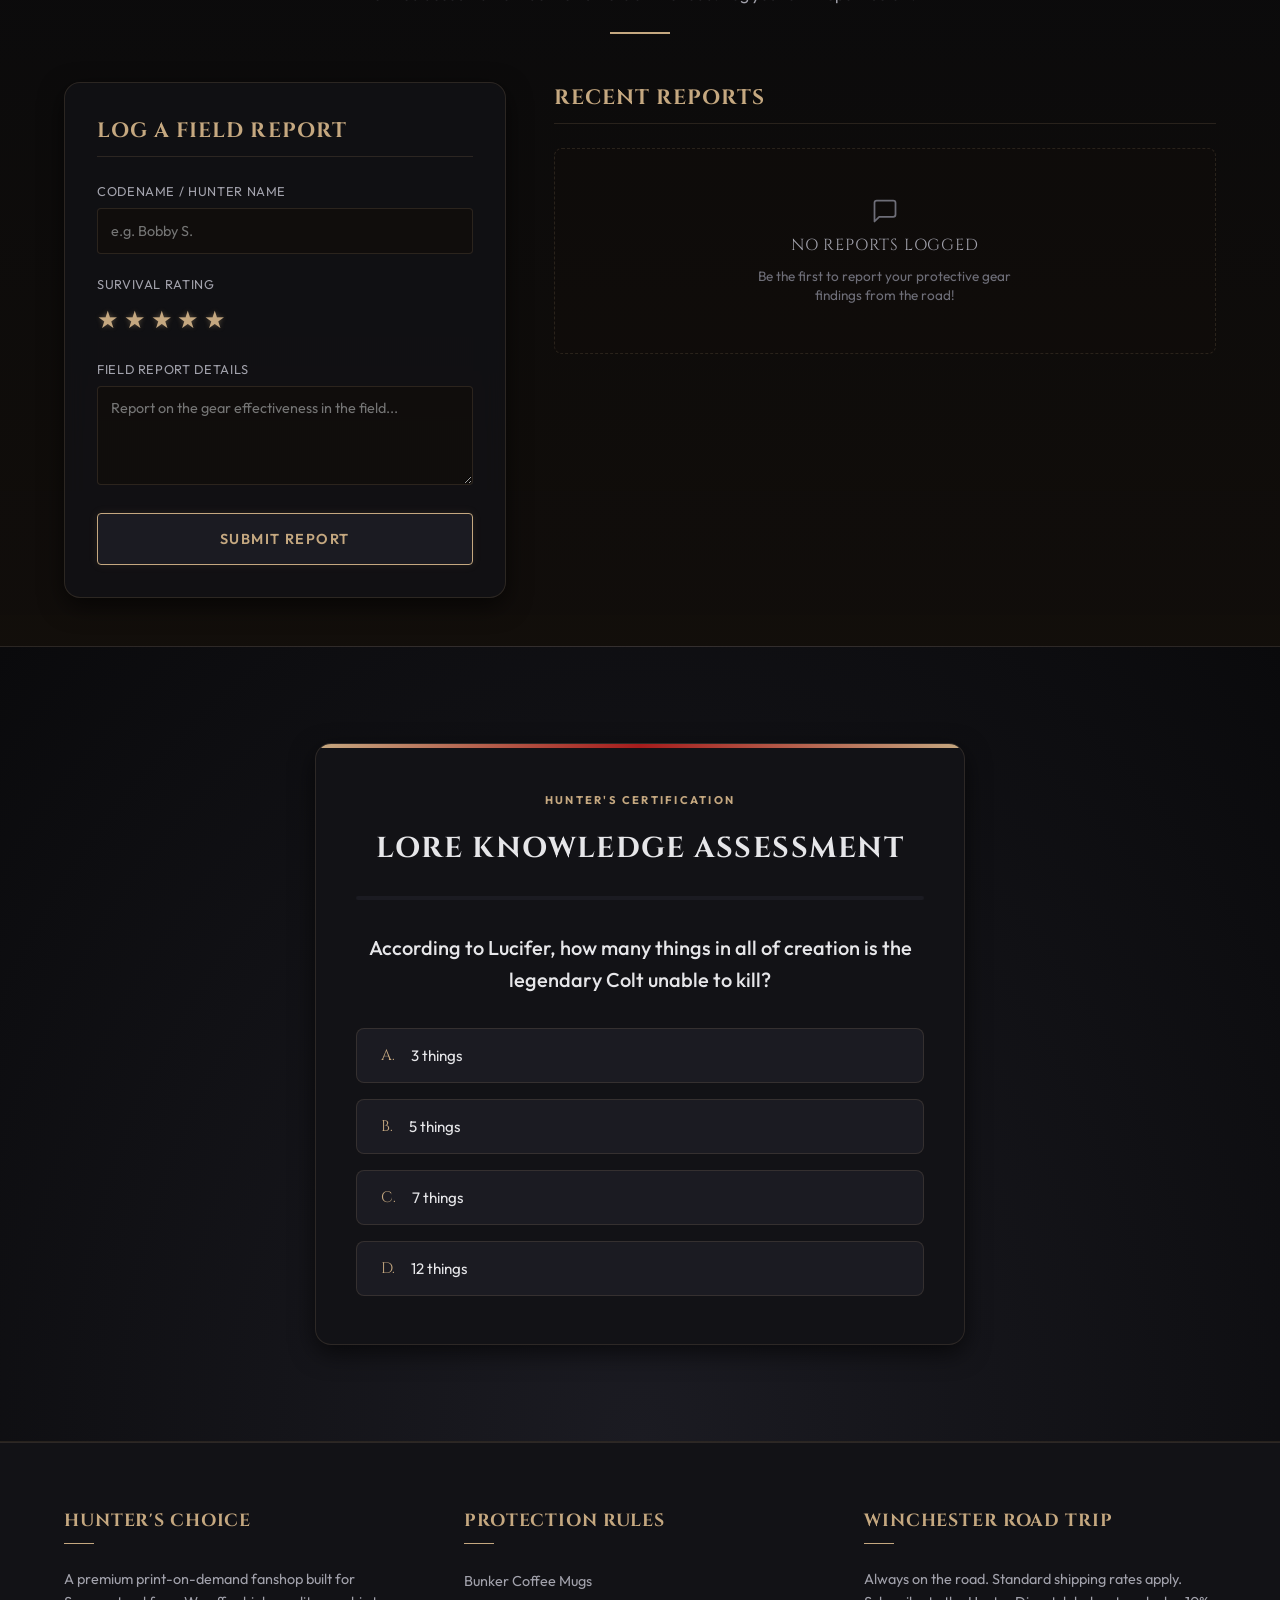
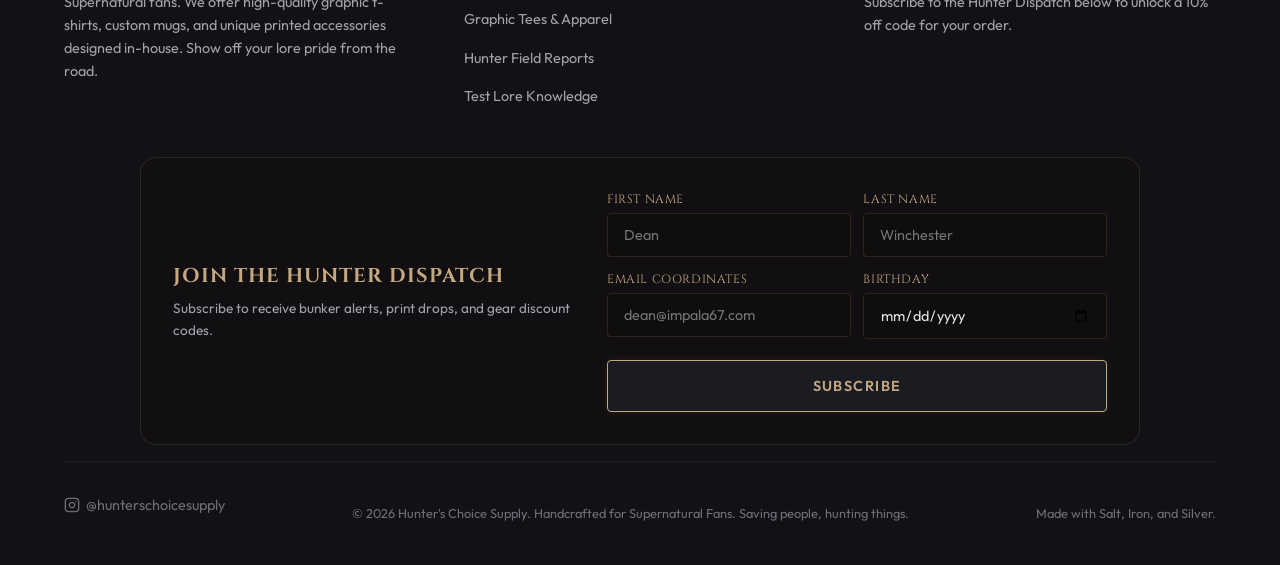
==== commit 0bb544ef: "Install GA4 tracking tag with active e-commerce event triggers for cart adds and checkout starts" ====
--- a/index.html
+++ b/index.html
@@ -1,6 +1,15 @@
 <!DOCTYPE html>
 <html lang="en">
 <head>
+  <!-- Google tag (gtag.js) -->
+  <script async src="https://www.googletagmanager.com/gtag/js?id=G-BLT28SEEFF"></script>
+  <script>
+    window.dataLayer = window.dataLayer || [];
+    function gtag(){dataLayer.push(arguments);}
+    gtag('js', new Date());
+
+    gtag('config', 'G-BLT28SEEFF');
+  </script>
   <meta charset="UTF-8">
   <meta name="viewport" content="width=device-width, initial-scale=1.0">
   <title>Hunter's Choice Supply | Supernatural Fanshop & Lore Gear</title>
--- a/styles.css
+++ b/styles.css
@@ -169,17 +169,18 @@
 
 /* Header & Navigation */
 header {
-  position: sticky;
-  top: 0;
-  z-index: 100;
-  background: var(--glass-bg);
-  backdrop-filter: var(--glass-blur);
-  border-bottom: 1px solid var(--border-color);
-  padding: 1rem 5%;
-  display: flex;
-  justify-content: space-between;
-  align-items: center;
-  box-shadow: var(--box-shadow-sm);
+  position: sticky !important;
+  top: 0 !important;
+  z-index: 9999 !important;
+  background: rgba(10, 10, 12, 0.96) !important;
+  backdrop-filter: blur(12px) !important;
+  -webkit-backdrop-filter: blur(12px) !important;
+  border-bottom: 1px solid var(--border-color) !important;
+  padding: 1rem 5% !important;
+  display: flex !important;
+  justify-content: space-between !important;
+  align-items: center !important;
+  box-shadow: 0 4px 20px rgba(0, 0, 0, 0.5) !important;
 }
 
 .logo-container {
